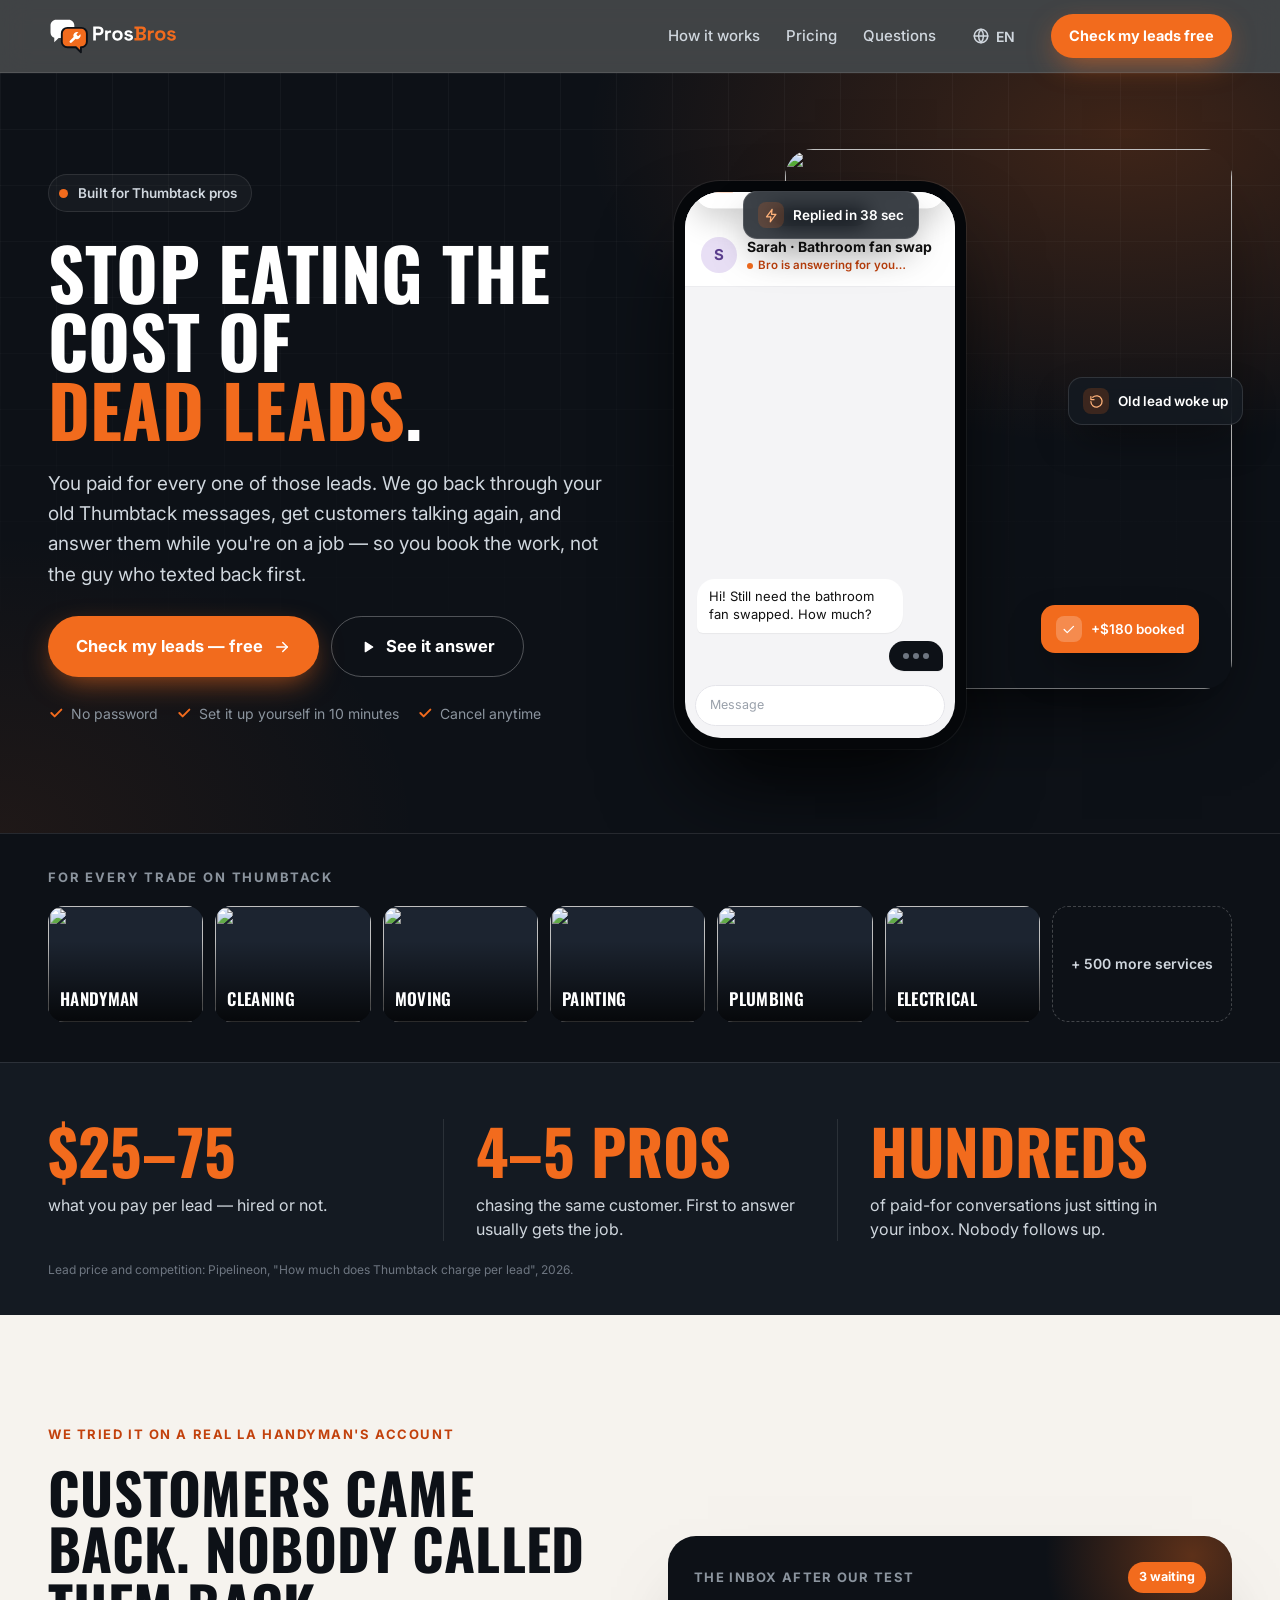
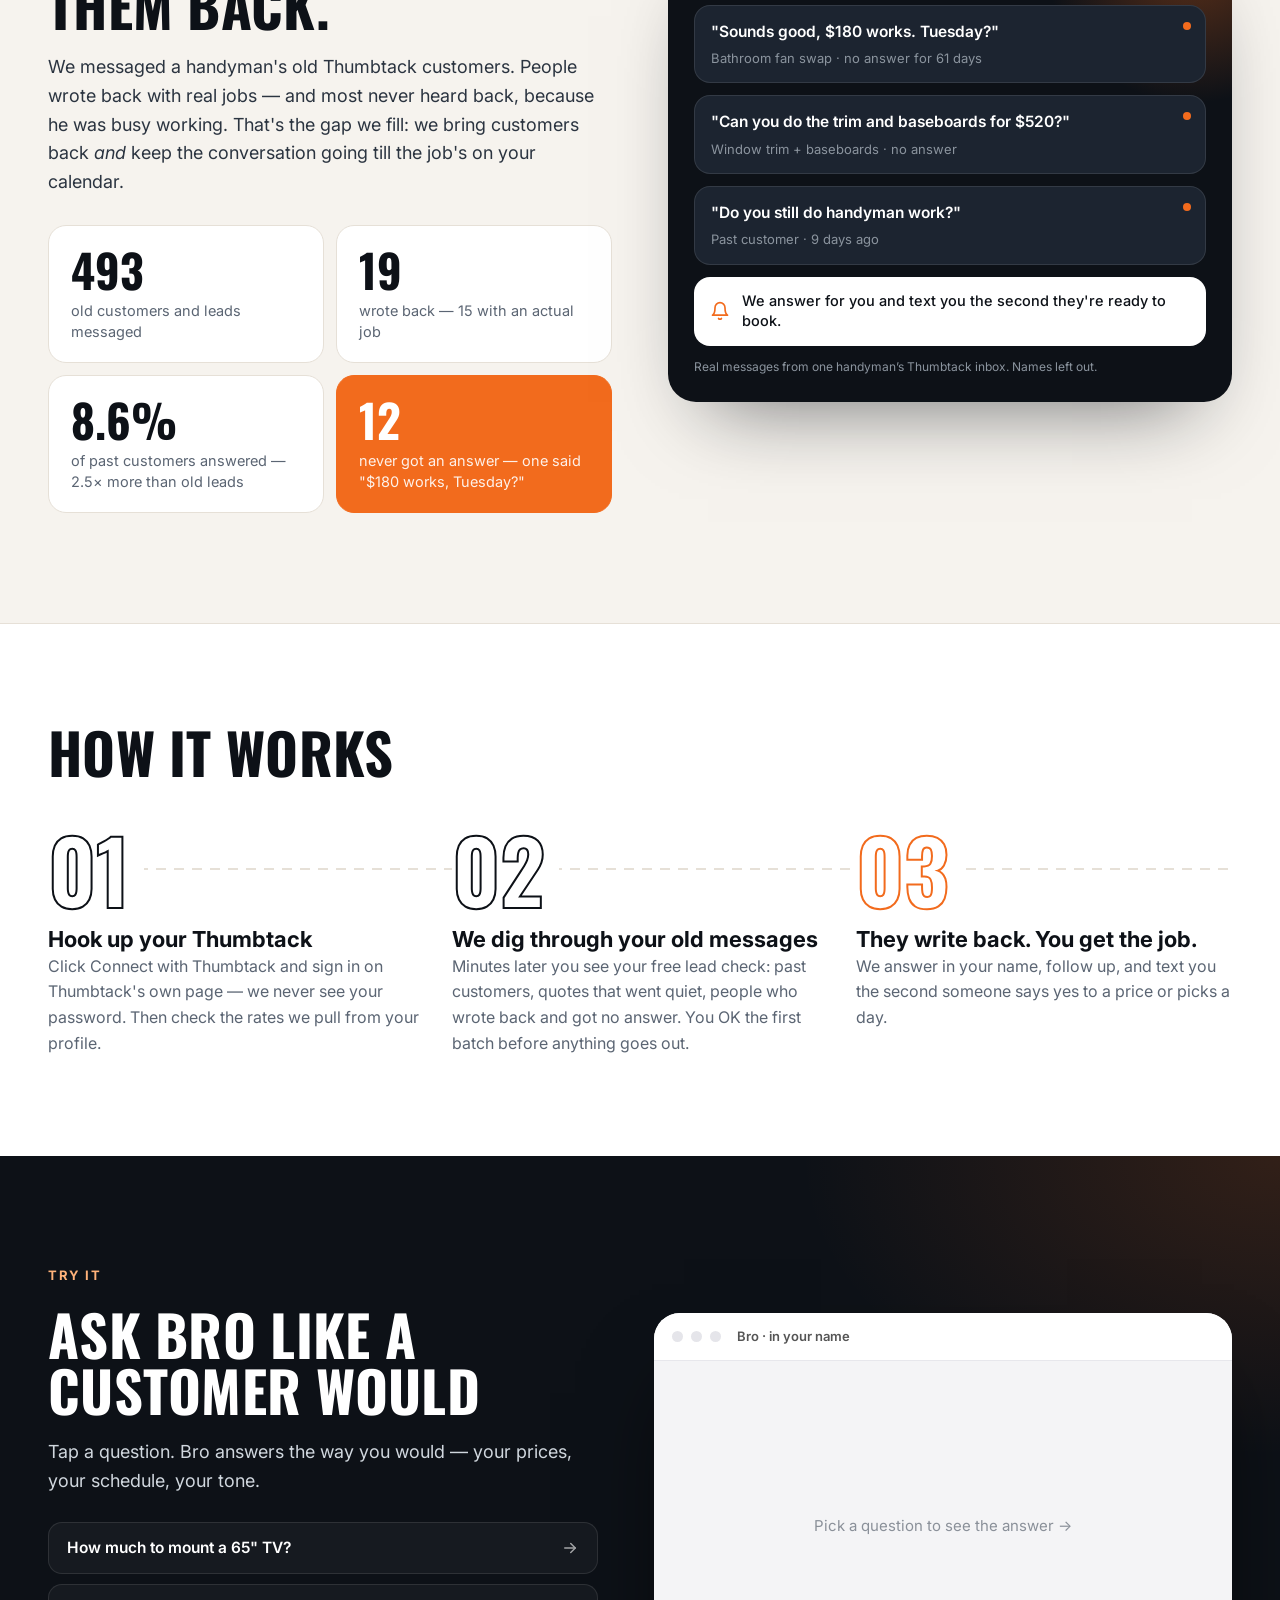
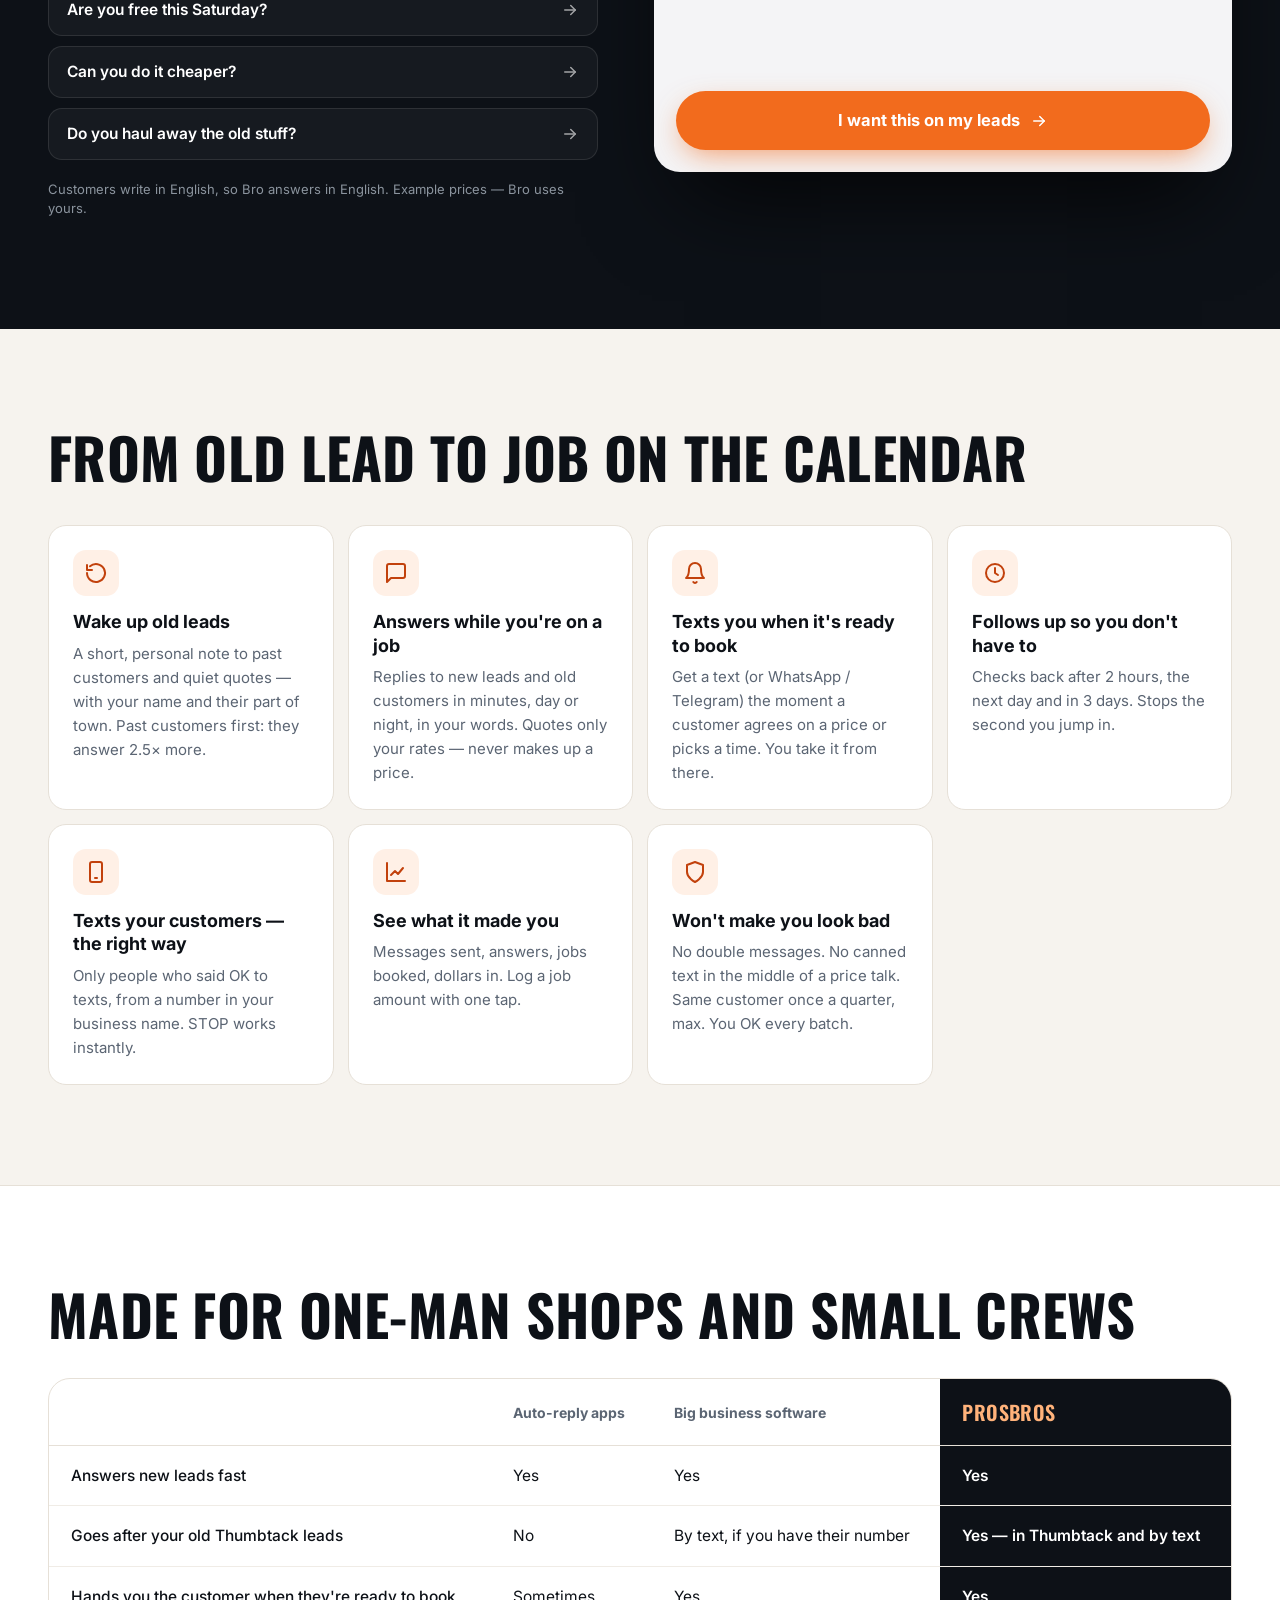
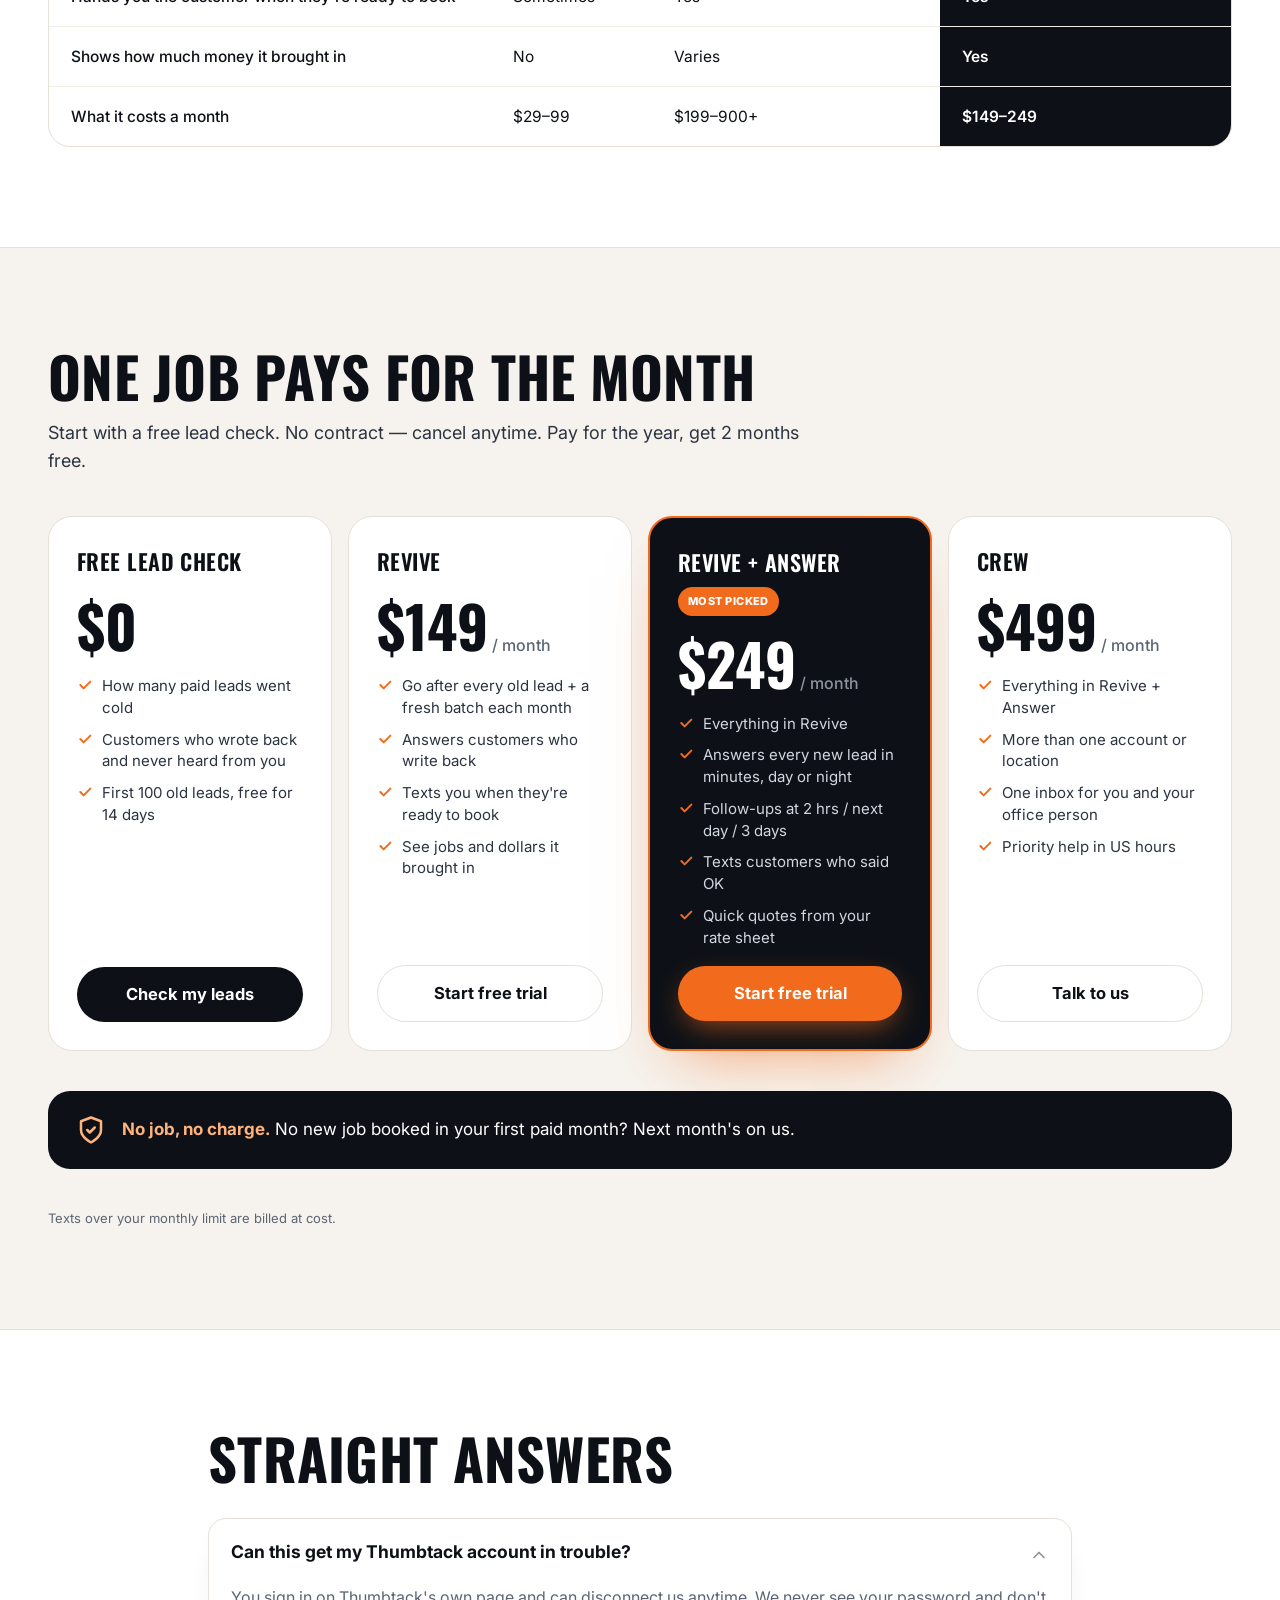
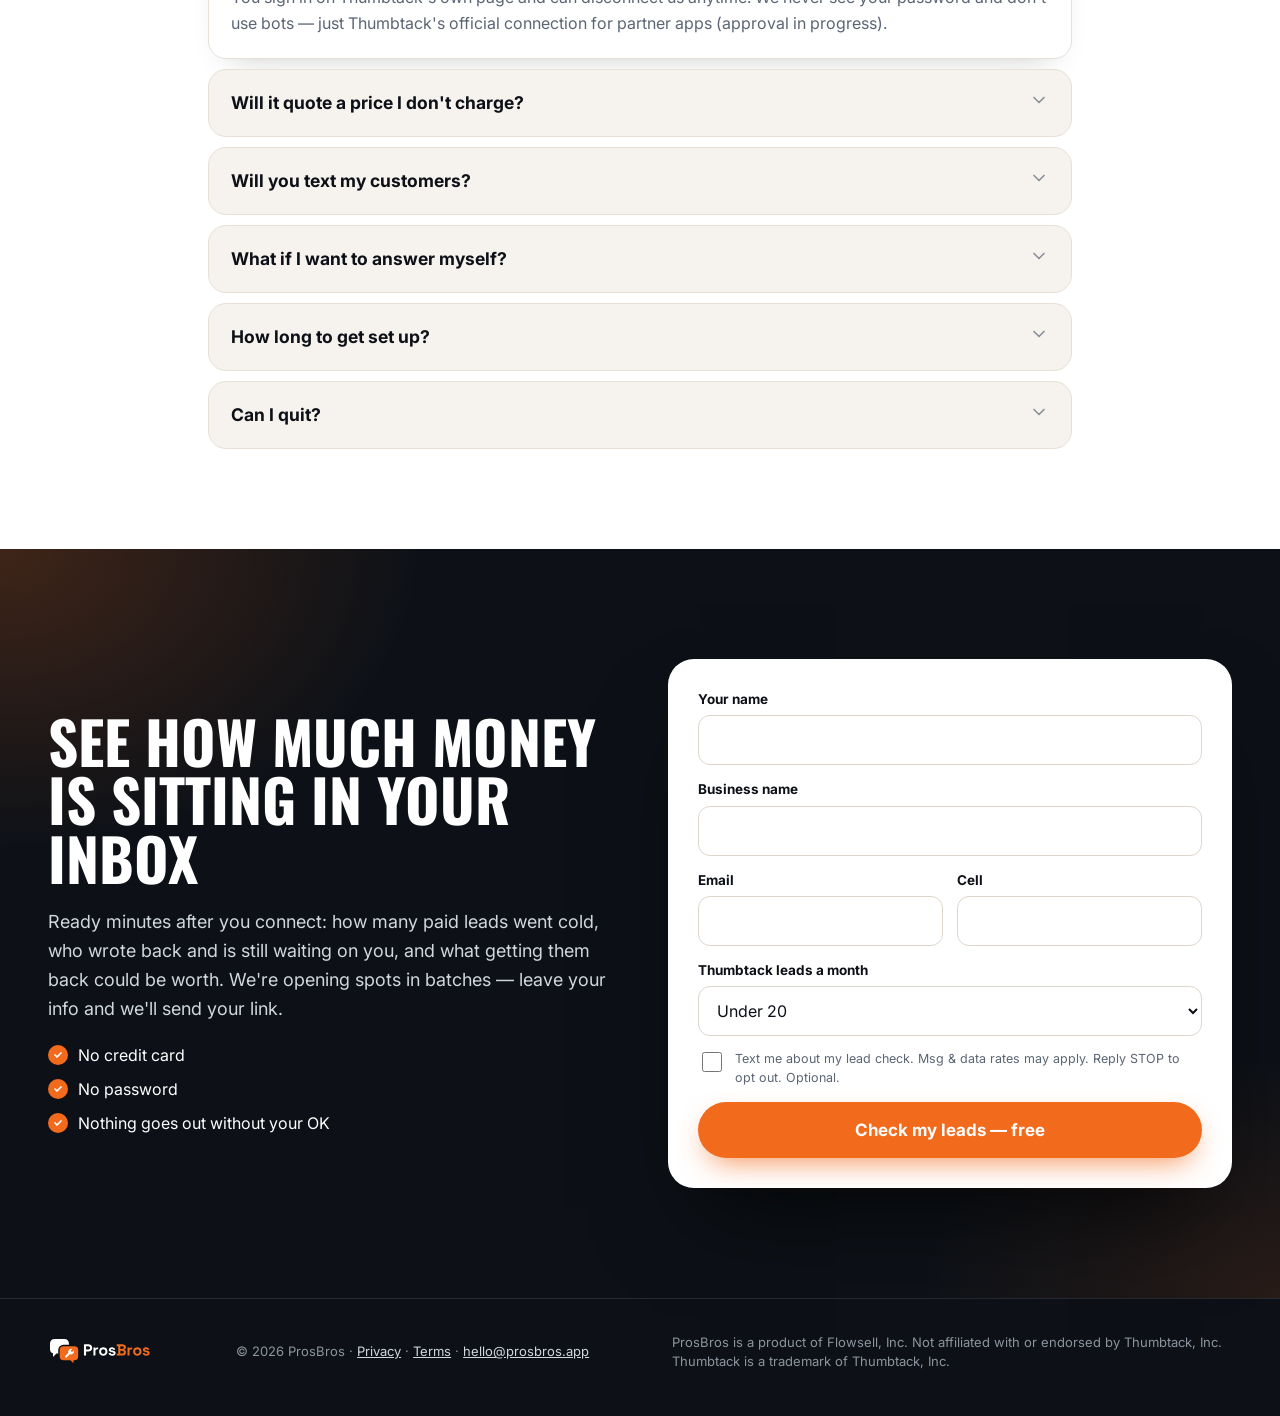
==== index.html @ d9e8fd96 "Send waitlist signups to Google Sheet + email via Apps Script Co-Authored-By: Claude Opus 5.5 <norep" ====
<!doctype html>
<html lang="en">
<head>
<meta charset="utf-8">
<meta name="viewport" content="width=device-width, initial-scale=1, viewport-fit=cover">
<title>ProsBros — Stop eating the cost of dead Thumbtack leads</title>
<meta name="description" content="ProsBros wakes up your old Thumbtack leads and answers new ones in minutes while you're on a job. Built for handymen, cleaners, movers and other home-service pros.">
<link rel="canonical" href="https://prosbros.app/">
<link rel="alternate" hreflang="en" href="https://prosbros.app/">
<link rel="alternate" hreflang="es" href="https://prosbros.app/es/">
<link rel="alternate" hreflang="ru" href="https://prosbros.app/ru/">
<link rel="alternate" hreflang="uk" href="https://prosbros.app/uk/">
<link rel="alternate" hreflang="x-default" href="https://prosbros.app/">
<meta name="theme-color" content="#0D1117">
<link rel="icon" href="/favicon.ico" sizes="any">
<link rel="icon" href="/favicon.svg" type="image/svg+xml">
<link rel="apple-touch-icon" href="/apple-touch-icon.png">
<link rel="manifest" href="/site.webmanifest">
<meta property="og:type" content="website">
<meta property="og:site_name" content="ProsBros">
<meta property="og:locale" content="en_US">
<meta property="og:locale:alternate" content="es_US">
<meta property="og:locale:alternate" content="ru_RU">
<meta property="og:locale:alternate" content="uk_UA">
<meta property="og:title" content="ProsBros — Stop eating the cost of dead Thumbtack leads">
<meta property="og:description" content="ProsBros wakes up your old Thumbtack leads and answers new ones in minutes while you're on a job. Built for handymen, cleaners, movers and other home-service pros.">
<meta property="og:url" content="https://prosbros.app/">
<meta property="og:image" content="https://prosbros.app/og-image.png">
<meta property="og:image:width" content="1200">
<meta property="og:image:height" content="630">
<meta name="twitter:card" content="summary_large_image">
<meta name="twitter:title" content="ProsBros — Stop eating the cost of dead Thumbtack leads">
<meta name="twitter:description" content="ProsBros wakes up your old Thumbtack leads and answers new ones in minutes while you're on a job. Built for handymen, cleaners, movers and other home-service pros.">
<meta name="twitter:image" content="https://prosbros.app/og-image.png">
<link rel="preconnect" href="https://fonts.googleapis.com">
<link rel="preconnect" href="https://fonts.gstatic.com" crossorigin>
<link rel="preconnect" href="https://images.unsplash.com" crossorigin>
<link rel="preload" as="image" href="https://images.unsplash.com/photo-1505798577917-a65157d3320a?auto=format&fit=crop&w=1100&q=70">
<link rel="stylesheet" href="https://fonts.googleapis.com/css2?family=Inter:wght@400;500;600;700;800&family=Oswald:wght@500;600;700&display=swap">
<link rel="stylesheet" href="/assets/site.css?v=2">
<script>(function(d){d.className+=' js fl';var done=function(){d.className=d.className.replace(' fl','');};if(document.fonts&&document.fonts.ready){document.fonts.ready.then(done);}setTimeout(done,900);})(document.documentElement);</script>
<script type="application/ld+json">[{"@context": "https://schema.org", "@type": "Organization", "name": "ProsBros", "url": "https://prosbros.app", "logo": "https://prosbros.app/icon-512.png", "email": "hello@prosbros.app", "slogan": "Every Pro Needs a Bro", "parentOrganization": {"@type": "Organization", "name": "Flowsell, Inc."}}, {"@context": "https://schema.org", "@type": "SoftwareApplication", "name": "ProsBros", "url": "https://prosbros.app/", "inLanguage": "en", "applicationCategory": "BusinessApplication", "operatingSystem": "Web", "description": "ProsBros wakes up your old Thumbtack leads and answers new ones in minutes while you're on a job. Built for handymen, cleaners, movers and other home-service pros.", "offers": [{"@type": "Offer", "name": "Free lead check", "price": "0", "priceCurrency": "USD"}, {"@type": "Offer", "name": "Revive", "price": "149", "priceCurrency": "USD"}, {"@type": "Offer", "name": "Revive + Answer", "price": "249", "priceCurrency": "USD"}, {"@type": "Offer", "name": "Crew", "price": "499", "priceCurrency": "USD"}]}, {"@context": "https://schema.org", "@type": "FAQPage", "inLanguage": "en", "mainEntity": [{"@type": "Question", "name": "Can this get my Thumbtack account in trouble?", "acceptedAnswer": {"@type": "Answer", "text": "You sign in on Thumbtack's own page and can disconnect us anytime. We never see your password and don't use bots — just Thumbtack's official connection for partner apps (approval in progress)."}}, {"@type": "Question", "name": "Will it quote a price I don't charge?", "acceptedAnswer": {"@type": "Answer", "text": "No. It only quotes the rates you give it. Custom work, discounts, scheduling — that comes to you."}}, {"@type": "Question", "name": "Will you text my customers?", "acceptedAnswer": {"@type": "Answer", "text": "Only ones who said OK to texts, from a number in your business name. Every text says who it's from, and STOP works right away."}}, {"@type": "Question", "name": "What if I want to answer myself?", "acceptedAnswer": {"@type": "Answer", "text": "Just answer. It backs off that customer the second you reply."}}, {"@type": "Question", "name": "How long to get set up?", "acceptedAnswer": {"@type": "Answer", "text": "About 10 minutes, on your own: connect Thumbtack, check your rates, OK the first batch. Want a hand? Book a free 15-minute call."}}, {"@type": "Question", "name": "Can I quit?", "acceptedAnswer": {"@type": "Answer", "text": "Anytime. No contract, no setup fee."}}]}]</script>
<script>
!function(t,e){var o,n,p,r;e.__SV||(window.posthog=e,e._i=[],e.init=function(i,s,a){function g(t,e){var o=e.split(".");2==o.length&&(t=t[o[0]],e=o[1]),t[e]=function(){t.push([e].concat(Array.prototype.slice.call(arguments,0)))}}(p=t.createElement("script")).type="text/javascript",p.crossOrigin="anonymous",p.async=!0,p.src=s.api_host.replace(".i.posthog.com","-assets.i.posthog.com")+"/static/array.js",(r=t.getElementsByTagName("script")[0]).parentNode.insertBefore(p,r);var u=e;for(void 0!==a?u=e[a]=[]:a="posthog",u.people=u.people||[],u.toString=function(t){var e="posthog";return"posthog"!==a&&(e+="."+a),t||(e+=" (stub)"),e},u.people.toString=function(){return u.toString(1)+".people (stub)"},o="init capture register register_once register_for_session unregister unregister_for_session getFeatureFlag getFeatureFlagPayload isFeatureEnabled reloadFeatureFlags updateEarlyAccessFeatureEnrollment getEarlyAccessFeatures on onFeatureFlags onSessionId getSurveys getActiveMatchingSurveys renderSurvey canRenderSurvey getNextSurveyStep identify setPersonProperties group resetGroups setPersonPropertiesForFlags resetPersonPropertiesForFlags setGroupPropertiesForFlags resetGroupPropertiesForFlags reset get_distinct_id getGroups get_session_id get_session_replay_url alias set_config startSessionRecording stopSessionRecording sessionRecordingStarted captureException loadToolbar get_property getSessionProperty createPersonProfile opt_in_capturing opt_out_capturing has_opted_in_capturing has_opted_out_capturing clear_opt_in_out_capturing debug".split(" "),n=0;n<o.length;n++)g(u,o[n]);e._i.push([i,s,a])},e.__SV=1)}(document,window.posthog||[]);
posthog.init('phc_qAn2hvdsVW6jbmNr34Cai64jjH8Tg7cp7eCmxoNk42ak',{api_host:'https://us.i.posthog.com',person_profiles:'identified_only'});
</script>
<script>posthog.register({site_lang:'en',site_version:'v2'});</script>
</head>
<body>
<header class="hdr"><div class="wrap">
<a class="logo" href="/" aria-label="ProsBros"><img src="/assets/logo-notag-dark.svg" alt="ProsBros" width="188" height="57"></a>
<nav class="nav" aria-label="Main">
<a class="l" href="#how">How it works</a><a class="l" href="#pricing">Pricing</a><a class="l" href="#faq">Questions</a>
<details class="lang"><summary aria-label="Language"><svg aria-hidden="true" width="18" height="18" viewBox="0 0 24 24" fill="none" stroke="currentColor" stroke-width="2" stroke-linecap="round" stroke-linejoin="round"><circle cx="12" cy="12" r="9"/><path d="M3 12h18"/><path d="M12 3a14 14 0 0 1 0 18a14 14 0 0 1 0-18z"/></svg>EN</summary><ul><li><a href="/" hreflang="en" lang="en" aria-current="page" data-lang="en">English<span>EN</span></a></li><li><a href="/es/" hreflang="es" lang="es" data-lang="es">Español<span>ES</span></a></li><li><a href="/ru/" hreflang="ru" lang="ru" data-lang="ru">Русский<span>RU</span></a></li><li><a href="/uk/" hreflang="uk" lang="uk" data-lang="uk">Українська<span>UA</span></a></li></ul></details>
<a class="btn btn-brand" href="#audit"><span class="cta-full">Check my leads free</span><span class="cta-short">Free check</span></a>
</nav></div></header>
<main>
<section id="top" class="hero dark"><div class="wrap">
<div class="hero-l">
<span class="badge rv"><span class="pulse"></span>Built for Thumbtack pros</span>
<h1 class="rv d1">Stop eating the cost of <span class="hl">dead leads</span>.</h1>
<p class="sub rv d2">You paid for every one of those leads. We go back through your old Thumbtack messages, get customers talking again, and answer them while you're on a job — so you book the work, not the guy who texted back first.</p>
<div class="ctas rv d3"><a class="btn btn-brand" href="#audit" id="hero-cta">Check my leads — free <svg aria-hidden="true" width="18" height="18" viewBox="0 0 24 24" fill="none" stroke="#fff" stroke-width="2" stroke-linecap="round" stroke-linejoin="round"><path d="M5 12h14"/><path d="M13 6l6 6-6 6"/></svg></a><a class="btn btn-ghost" href="#demo"><svg aria-hidden="true" width="16" height="16" viewBox="0 0 24 24" fill="none" stroke="#fff" stroke-width="2" stroke-linecap="round" stroke-linejoin="round"><path d="M8 5v14l11-7z" fill="currentColor"/></svg> See it answer</a></div>
<ul class="trust rv d3"><li>No password</li><li>Set it up yourself in 10 minutes</li><li>Cancel anytime</li></ul>
<div class="mproof"><span class="ic"><svg aria-hidden="true" width="18" height="18" viewBox="0 0 24 24" fill="none" stroke="#fff" stroke-width="2" stroke-linecap="round" stroke-linejoin="round"><rect x="3" y="5" width="18" height="16" rx="2"/><path d="M3 10h18M8 3v4M16 3v4"/></svg></span><div><b>New job booked</b><small>$180 · Tue 9:00 AM · Sarah</small></div><span class="tag"><svg aria-hidden="true" width="13" height="13" viewBox="0 0 24 24" fill="none" stroke="#FFB27A" stroke-width="2" stroke-linecap="round" stroke-linejoin="round"><path d="M13 2L4 14h7l-1 8 9-12h-7z"/></svg>Replied in 38 sec</span></div>
</div>
<div class="vis rv d2" aria-hidden="true">
<div class="photo"><img src="https://images.unsplash.com/photo-1505798577917-a65157d3320a?auto=format&fit=crop&w=1100&q=70" alt="" width="900" height="1100" fetchpriority="high"></div>
<div class="phone"><div class="scr" id="phone">
<span class="notch"></span>
<div class="notif" id="notif"><span class="ic"><svg aria-hidden="true" width="18" height="18" viewBox="0 0 24 24" fill="none" stroke="#fff" stroke-width="2" stroke-linecap="round" stroke-linejoin="round"><rect x="3" y="5" width="18" height="16" rx="2"/><path d="M3 10h18M8 3v4M16 3v4"/></svg></span><div><b>New job booked</b><small>$180 · Tue 9:00 AM · Sarah</small></div></div>
<div class="ph-h"><span class="av">S</span><div><b>Sarah · Bathroom fan swap</b><small><i></i>Bro is answering for you…</small></div></div>
<div class="chat"><div class="bub typing" aria-hidden="true"><i></i><i></i><i></i></div><div class="bub c">Hi! Still need the bathroom fan swapped. How much?</div><div class="bub typing b" aria-hidden="true"><i></i><i></i><i></i></div><div class="bub b">Hey Sarah! Yep, I can do it. Fan swap is $180, parts included. I&#x27;ve got Tue 9am or Wed 2pm — which works?</div><div class="bub typing" aria-hidden="true"><i></i><i></i><i></i></div><div class="bub c">Sounds good, $180 works. Tuesday?</div><div class="bub typing b" aria-hidden="true"><i></i><i></i><i></i></div><div class="bub b">Done ✅ Tuesday 9am. See you then!</div></div>
<div class="ph-in">Message</div>
</div></div>
<span class="chip c1"><span class="dot"><svg aria-hidden="true" width="15" height="15" viewBox="0 0 24 24" fill="none" stroke="#FFB27A" stroke-width="2" stroke-linecap="round" stroke-linejoin="round"><path d="M13 2L4 14h7l-1 8 9-12h-7z"/></svg></span>Replied in 38 sec</span>
<span class="chip c2"><span class="dot"><svg aria-hidden="true" width="15" height="15" viewBox="0 0 24 24" fill="none" stroke="#FFB27A" stroke-width="2" stroke-linecap="round" stroke-linejoin="round"><path d="M3 12a9 9 0 1 0 3-6.7"/><path d="M3 4v5h5"/></svg></span>Old lead woke up</span>
<span class="chip c3"><span class="dot"><svg aria-hidden="true" width="15" height="15" viewBox="0 0 24 24" fill="none" stroke="#fff" stroke-width="2" stroke-linecap="round" stroke-linejoin="round"><path d="M5 12l5 5L20 7"/></svg></span>+$180 booked</span>
</div>
</div></section>
<section class="trades"><div class="wrap"><h2>For every trade on Thumbtack</h2><ul class="tr-g"><li class="tr"><img src="https://images.unsplash.com/photo-1765518440022-10242cc86895?auto=format&fit=crop&w=420&q=70&h=300" alt="" loading="lazy" width="420" height="300"><span>Handyman</span></li><li class="tr"><img src="https://images.unsplash.com/photo-1686178827149-6d55c72d81df?auto=format&fit=crop&w=420&q=70&h=300" alt="" loading="lazy" width="420" height="300"><span>Cleaning</span></li><li class="tr"><img src="https://images.unsplash.com/photo-1694715669993-ea0022b470f7?auto=format&fit=crop&w=420&q=70&h=300" alt="" loading="lazy" width="420" height="300"><span>Moving</span></li><li class="tr"><img src="https://images.unsplash.com/photo-1717281234297-3def5ae3eee1?auto=format&fit=crop&w=420&q=70&h=300" alt="" loading="lazy" width="420" height="300"><span>Painting</span></li><li class="tr"><img src="https://images.unsplash.com/photo-1676210134188-4c05dd172f89?auto=format&fit=crop&w=420&q=70&h=300" alt="" loading="lazy" width="420" height="300"><span>Plumbing</span></li><li class="tr"><img src="https://images.unsplash.com/photo-1682345262055-8f95f3c513ea?auto=format&fit=crop&w=420&q=70&h=300" alt="" loading="lazy" width="420" height="300"><span>Electrical</span></li><li class="tr-more">+ 500 more services</li></ul></div></section>
<section class="stats dark"><div class="wrap stats-g"><div class="stat rv"><p class="n">$25–75</p><p class="t">what you pay per lead — hired or not.</p></div><div class="stat rv d1"><p class="n">4–5 pros</p><p class="t">chasing the same customer. First to answer usually gets the job.</p></div><div class="stat rv d2"><p class="n">Hundreds</p><p class="t">of paid-for conversations just sitting in your inbox. Nobody follows up.</p></div></div><p class="wrap src">Lead price and competition: Pipelineon, "How much does Thumbtack charge per lead", 2026.</p></section>
<section class="pilot"><div class="wrap">
<div class="pilot-l rv"><p class="eyebrow">We tried it on a real LA handyman's account</p><h2 class="h2">Customers came back. Nobody called them back.</h2><p class="lead">We messaged a handyman's old Thumbtack customers. People wrote back with real jobs — and most never heard back, because he was busy working. That's the gap we fill: we bring customers back <em>and</em> keep the conversation going till the job's on your calendar.</p><div class="pilot-g"><div class="pc"><p class="n">493</p><p class="t">old customers and leads messaged</p></div><div class="pc"><p class="n">19</p><p class="t">wrote back — 15 with an actual job</p></div><div class="pc"><p class="n">8.6%</p><p class="t">of past customers answered — 2.5× more than old leads</p></div><div class="pc hot"><p class="n">12</p><p class="t">never got an answer — one said "$180 works, Tuesday?"</p></div></div></div>
<div class="case rv d2"><div class="case-h"><p>The inbox after our test</p><span class="pill">3 waiting</span></div><div class="msg"><b>"Sounds good, $180 works. Tuesday?"</b><small>Bathroom fan swap · no answer for 61 days</small></div><div class="msg"><b>"Can you do the trim and baseboards for $520?"</b><small>Window trim + baseboards · no answer</small></div><div class="msg"><b>"Do you still do handyman work?"</b><small>Past customer · 9 days ago</small></div>
<div class="bell"><svg aria-hidden="true" width="20" height="20" viewBox="0 0 24 24" fill="none" stroke="#F26B1D" stroke-width="2" stroke-linecap="round" stroke-linejoin="round"><path d="M18 8a6 6 0 0 0-12 0c0 7-3 9-3 9h18s-3-2-3-9"/><path d="M13.7 21a2 2 0 0 1-3.4 0"/></svg><p>We answer for you and text you the second they're ready to book.</p></div><p class="case-cap">Real messages from one handyman’s Thumbtack inbox. Names left out.</p></div>
</div></section>
<section id="how" class="how"><div class="wrap"><h2 class="h2 rv">How it works</h2><ol class="steps"><li class="step rv"><span class="num">01</span><div><h3>Hook up your Thumbtack</h3><p>Click Connect with Thumbtack and sign in on Thumbtack's own page — we never see your password. Then check the rates we pull from your profile.</p></div></li><li class="step rv d1"><span class="num">02</span><div><h3>We dig through your old messages</h3><p>Minutes later you see your free lead check: past customers, quotes that went quiet, people who wrote back and got no answer. You OK the first batch before anything goes out.</p></div></li><li class="step rv d2"><span class="num">03</span><div><h3>They write back. You get the job.</h3><p>We answer in your name, follow up, and text you the second someone says yes to a price or picks a day.</p></div></li></ol></div></section>
<section id="demo" class="demo dark"><div class="wrap">
<div class="demo-l rv"><p class="eyebrow">Try it</p><h2 class="h2">Ask Bro like a customer would</h2><p class="lead">Tap a question. Bro answers the way you would — your prices, your schedule, your tone.</p><div class="qs" role="group"><button type="button" class="q" data-i="0" aria-pressed="false">How much to mount a 65&quot; TV?<svg aria-hidden="true" width="18" height="18" viewBox="0 0 24 24" fill="none" stroke="#fff" stroke-width="2" stroke-linecap="round" stroke-linejoin="round"><path d="M5 12h14"/><path d="M13 6l6 6-6 6"/></svg></button><button type="button" class="q" data-i="1" aria-pressed="false">Are you free this Saturday?<svg aria-hidden="true" width="18" height="18" viewBox="0 0 24 24" fill="none" stroke="#fff" stroke-width="2" stroke-linecap="round" stroke-linejoin="round"><path d="M5 12h14"/><path d="M13 6l6 6-6 6"/></svg></button><button type="button" class="q" data-i="2" aria-pressed="false">Can you do it cheaper?<svg aria-hidden="true" width="18" height="18" viewBox="0 0 24 24" fill="none" stroke="#fff" stroke-width="2" stroke-linecap="round" stroke-linejoin="round"><path d="M5 12h14"/><path d="M13 6l6 6-6 6"/></svg></button><button type="button" class="q" data-i="3" aria-pressed="false">Do you haul away the old stuff?<svg aria-hidden="true" width="18" height="18" viewBox="0 0 24 24" fill="none" stroke="#fff" stroke-width="2" stroke-linecap="round" stroke-linejoin="round"><path d="M5 12h14"/><path d="M13 6l6 6-6 6"/></svg></button></div><p class="demo-note">Customers write in English, so Bro answers in English. Example prices — Bro uses yours.</p></div>
<div class="win rv d2"><div class="win-h"><i></i><i></i><i></i><span>Bro · in your name</span></div><div class="log" id="log" aria-live="polite"><p class="empty">Pick a question to see the answer →</p></div><div class="win-cta"><a class="btn btn-brand" href="#audit">I want this on my leads <svg aria-hidden="true" width="18" height="18" viewBox="0 0 24 24" fill="none" stroke="#fff" stroke-width="2" stroke-linecap="round" stroke-linejoin="round"><path d="M5 12h14"/><path d="M13 6l6 6-6 6"/></svg></a></div></div>
</div></section>
<section class="feat"><div class="wrap"><h2 class="h2 rv">From old lead to job on the calendar</h2><p class="feat-hint">Tap any item for details</p><div class="feat-g"><div class="fi rv"><button type="button" class="fi-h" aria-expanded="false"><span class="ico"><svg aria-hidden="true" width="24" height="24" viewBox="0 0 24 24" fill="none" stroke="#C2410C" stroke-width="2" stroke-linecap="round" stroke-linejoin="round"><path d="M3 12a9 9 0 1 0 3-6.7"/><path d="M3 4v5h5"/></svg></span><h3>Wake up old leads</h3><span class="chev"><svg aria-hidden="true" width="20" height="20" viewBox="0 0 24 24" fill="none" stroke="#8A9099" stroke-width="2" stroke-linecap="round" stroke-linejoin="round"><path d="M6 9l6 6 6-6"/></svg></span></button><p>A short, personal note to past customers and quiet quotes — with your name and their part of town. Past customers first: they answer 2.5× more.</p></div><div class="fi rv d1"><button type="button" class="fi-h" aria-expanded="false"><span class="ico"><svg aria-hidden="true" width="24" height="24" viewBox="0 0 24 24" fill="none" stroke="#C2410C" stroke-width="2" stroke-linecap="round" stroke-linejoin="round"><path d="M21 15a2 2 0 0 1-2 2H7l-4 4V5a2 2 0 0 1 2-2h14a2 2 0 0 1 2 2z"/></svg></span><h3>Answers while you're on a job</h3><span class="chev"><svg aria-hidden="true" width="20" height="20" viewBox="0 0 24 24" fill="none" stroke="#8A9099" stroke-width="2" stroke-linecap="round" stroke-linejoin="round"><path d="M6 9l6 6 6-6"/></svg></span></button><p>Replies to new leads and old customers in minutes, day or night, in your words. Quotes only your rates — never makes up a price.</p></div><div class="fi rv d2"><button type="button" class="fi-h" aria-expanded="false"><span class="ico"><svg aria-hidden="true" width="24" height="24" viewBox="0 0 24 24" fill="none" stroke="#C2410C" stroke-width="2" stroke-linecap="round" stroke-linejoin="round"><path d="M18 8a6 6 0 0 0-12 0c0 7-3 9-3 9h18s-3-2-3-9"/><path d="M13.7 21a2 2 0 0 1-3.4 0"/></svg></span><h3>Texts you when it's ready to book</h3><span class="chev"><svg aria-hidden="true" width="20" height="20" viewBox="0 0 24 24" fill="none" stroke="#8A9099" stroke-width="2" stroke-linecap="round" stroke-linejoin="round"><path d="M6 9l6 6 6-6"/></svg></span></button><p>Get a text (or WhatsApp / Telegram) the moment a customer agrees on a price or picks a time. You take it from there.</p></div><div class="fi rv"><button type="button" class="fi-h" aria-expanded="false"><span class="ico"><svg aria-hidden="true" width="24" height="24" viewBox="0 0 24 24" fill="none" stroke="#C2410C" stroke-width="2" stroke-linecap="round" stroke-linejoin="round"><circle cx="12" cy="12" r="9"/><path d="M12 7v5l3 2"/></svg></span><h3>Follows up so you don't have to</h3><span class="chev"><svg aria-hidden="true" width="20" height="20" viewBox="0 0 24 24" fill="none" stroke="#8A9099" stroke-width="2" stroke-linecap="round" stroke-linejoin="round"><path d="M6 9l6 6 6-6"/></svg></span></button><p>Checks back after 2 hours, the next day and in 3 days. Stops the second you jump in.</p></div><div class="fi rv d1"><button type="button" class="fi-h" aria-expanded="false"><span class="ico"><svg aria-hidden="true" width="24" height="24" viewBox="0 0 24 24" fill="none" stroke="#C2410C" stroke-width="2" stroke-linecap="round" stroke-linejoin="round"><rect x="6" y="2" width="12" height="20" rx="2"/><path d="M11 18h2"/></svg></span><h3>Texts your customers — the right way</h3><span class="chev"><svg aria-hidden="true" width="20" height="20" viewBox="0 0 24 24" fill="none" stroke="#8A9099" stroke-width="2" stroke-linecap="round" stroke-linejoin="round"><path d="M6 9l6 6 6-6"/></svg></span></button><p>Only people who said OK to texts, from a number in your business name. STOP works instantly.</p></div><div class="fi rv d2"><button type="button" class="fi-h" aria-expanded="false"><span class="ico"><svg aria-hidden="true" width="24" height="24" viewBox="0 0 24 24" fill="none" stroke="#C2410C" stroke-width="2" stroke-linecap="round" stroke-linejoin="round"><path d="M3 3v18h18"/><path d="M7 15l4-4 3 3 5-6"/></svg></span><h3>See what it made you</h3><span class="chev"><svg aria-hidden="true" width="20" height="20" viewBox="0 0 24 24" fill="none" stroke="#8A9099" stroke-width="2" stroke-linecap="round" stroke-linejoin="round"><path d="M6 9l6 6 6-6"/></svg></span></button><p>Messages sent, answers, jobs booked, dollars in. Log a job amount with one tap.</p></div><div class="fi rv"><button type="button" class="fi-h" aria-expanded="false"><span class="ico"><svg aria-hidden="true" width="24" height="24" viewBox="0 0 24 24" fill="none" stroke="#C2410C" stroke-width="2" stroke-linecap="round" stroke-linejoin="round"><path d="M12 22s8-4 8-10V5l-8-3-8 3v7c0 6 8 10 8 10z"/></svg></span><h3>Won't make you look bad</h3><span class="chev"><svg aria-hidden="true" width="20" height="20" viewBox="0 0 24 24" fill="none" stroke="#8A9099" stroke-width="2" stroke-linecap="round" stroke-linejoin="round"><path d="M6 9l6 6 6-6"/></svg></span></button><p>No double messages. No canned text in the middle of a price talk. Same customer once a quarter, max. You OK every batch.</p></div></div></div></section>
<section class="cmp"><div class="wrap"><h2 class="h2 rv">Made for one-man shops and small crews</h2>
<div class="tbl rv"><table><thead><tr><th scope="col"></th><th scope="col">Auto-reply apps</th><th scope="col">Big business software</th><th scope="col" class="us">ProsBros</th></tr></thead><tbody><tr><th scope="row">Answers new leads fast</th><td>Yes</td><td>Yes</td><td class="us">Yes</td></tr><tr><th scope="row">Goes after your old Thumbtack leads</th><td>No</td><td>By text, if you have their number</td><td class="us">Yes — in Thumbtack and by text</td></tr><tr><th scope="row">Hands you the customer when they're ready to book</th><td>Sometimes</td><td>Yes</td><td class="us">Yes</td></tr><tr><th scope="row">Shows how much money it brought in</th><td>No</td><td>Varies</td><td class="us">Yes</td></tr><tr><th scope="row">What it costs a month</th><td>$29–99</td><td>$199–900+</td><td class="us">$149–249</td></tr></tbody></table></div>
<ul class="cmp-m"><li><p class="q2">Answers new leads fast</p><p class="us"><svg aria-hidden="true" width="16" height="16" viewBox="0 0 24 24" fill="none" stroke="#C2410C" stroke-width="2" stroke-linecap="round" stroke-linejoin="round"><path d="M5 12l5 5L20 7"/></svg><span>ProsBros: Yes</span></p><p class="oth">Auto-reply apps: Yes · Big business software: Yes</p></li><li><p class="q2">Goes after your old Thumbtack leads</p><p class="us"><svg aria-hidden="true" width="16" height="16" viewBox="0 0 24 24" fill="none" stroke="#C2410C" stroke-width="2" stroke-linecap="round" stroke-linejoin="round"><path d="M5 12l5 5L20 7"/></svg><span>ProsBros: Yes — in Thumbtack and by text</span></p><p class="oth">Auto-reply apps: No · Big business software: By text, if you have their number</p></li><li><p class="q2">Hands you the customer when they're ready to book</p><p class="us"><svg aria-hidden="true" width="16" height="16" viewBox="0 0 24 24" fill="none" stroke="#C2410C" stroke-width="2" stroke-linecap="round" stroke-linejoin="round"><path d="M5 12l5 5L20 7"/></svg><span>ProsBros: Yes</span></p><p class="oth">Auto-reply apps: Sometimes · Big business software: Yes</p></li><li><p class="q2">Shows how much money it brought in</p><p class="us"><svg aria-hidden="true" width="16" height="16" viewBox="0 0 24 24" fill="none" stroke="#C2410C" stroke-width="2" stroke-linecap="round" stroke-linejoin="round"><path d="M5 12l5 5L20 7"/></svg><span>ProsBros: Yes</span></p><p class="oth">Auto-reply apps: No · Big business software: Varies</p></li><li><p class="q2">What it costs a month</p><p class="us"><svg aria-hidden="true" width="16" height="16" viewBox="0 0 24 24" fill="none" stroke="#C2410C" stroke-width="2" stroke-linecap="round" stroke-linejoin="round"><path d="M5 12l5 5L20 7"/></svg><span>ProsBros: $149–249</span></p><p class="oth">Auto-reply apps: $29–99 · Big business software: $199–900+</p></li></ul></div></section>
<section id="pricing" class="price"><div class="wrap">
<div class="price-h rv"><h2 class="h2">One job pays for the month</h2><p class="lead">Start with a free lead check. No contract — cancel anytime. Pay for the year, get 2 months free.</p></div>
<div class="plans" id="plans"><div class="plan free rv"><div class="plan-h"><h3>Free lead check</h3></div><p><span class="amt">$0</span></p><ul><li>How many paid leads went cold</li><li>Customers who wrote back and never heard from you</li><li>First 100 old leads, free for 14 days</li></ul><a class="btn btn-ink" href="#audit">Check my leads</a></div><div class="plan plain rv d1"><div class="plan-h"><h3>Revive</h3></div><p><span class="amt">$149</span><span class="per"> / month</span></p><ul><li>Go after every old lead + a fresh batch each month</li><li>Answers customers who write back</li><li>Texts you when they're ready to book</li><li>See jobs and dollars it brought in</li></ul><a class="btn btn-line" href="#audit">Start free trial</a></div><div class="plan top rv d2" data-top><div class="plan-h"><h3>Revive + Answer</h3><span class="badge2">MOST PICKED</span></div><p><span class="amt">$249</span><span class="per"> / month</span></p><ul><li>Everything in Revive</li><li>Answers every new lead in minutes, day or night</li><li>Follow-ups at 2 hrs / next day / 3 days</li><li>Texts customers who said OK</li><li>Quick quotes from your rate sheet</li></ul><a class="btn btn-brand" href="#audit">Start free trial</a></div><div class="plan plain rv d3"><div class="plan-h"><h3>Crew</h3></div><p><span class="amt">$499</span><span class="per"> / month</span></p><ul><li>Everything in Revive + Answer</li><li>More than one account or location</li><li>One inbox for you and your office person</li><li>Priority help in US hours</li></ul><a class="btn btn-line" href="#audit">Talk to us</a></div></div>
<div class="swipe"><div class="dots" id="dots"><i></i><i></i><i></i><i></i></div></div>
<div class="guar rv"><svg aria-hidden="true" width="30" height="30" viewBox="0 0 24 24" fill="none" stroke="#FFB27A" stroke-width="2" stroke-linecap="round" stroke-linejoin="round"><path d="M12 22s8-4 8-10V5l-8-3-8 3v7c0 6 8 10 8 10z"/><path d="M9 12l2 2 4-4"/></svg><p><strong>No job, no charge.</strong> No new job booked in your first paid month? Next month's on us.</p></div>
<p class="note">Texts over your monthly limit are billed at cost.</p>
</div></section>
<section id="faq" class="faq"><div class="wrap"><h2 class="h2 rv">Straight answers</h2><div class="faq-l"><details class="qa" open><summary><h3>Can this get my Thumbtack account in trouble?</h3><span class="chev"><svg aria-hidden="true" width="20" height="20" viewBox="0 0 24 24" fill="none" stroke="#8A9099" stroke-width="2" stroke-linecap="round" stroke-linejoin="round"><path d="M6 9l6 6 6-6"/></svg></span></summary><p>You sign in on Thumbtack's own page and can disconnect us anytime. We never see your password and don't use bots — just Thumbtack's official connection for partner apps (approval in progress).</p></details><details class="qa"><summary><h3>Will it quote a price I don't charge?</h3><span class="chev"><svg aria-hidden="true" width="20" height="20" viewBox="0 0 24 24" fill="none" stroke="#8A9099" stroke-width="2" stroke-linecap="round" stroke-linejoin="round"><path d="M6 9l6 6 6-6"/></svg></span></summary><p>No. It only quotes the rates you give it. Custom work, discounts, scheduling — that comes to you.</p></details><details class="qa"><summary><h3>Will you text my customers?</h3><span class="chev"><svg aria-hidden="true" width="20" height="20" viewBox="0 0 24 24" fill="none" stroke="#8A9099" stroke-width="2" stroke-linecap="round" stroke-linejoin="round"><path d="M6 9l6 6 6-6"/></svg></span></summary><p>Only ones who said OK to texts, from a number in your business name. Every text says who it's from, and STOP works right away.</p></details><details class="qa"><summary><h3>What if I want to answer myself?</h3><span class="chev"><svg aria-hidden="true" width="20" height="20" viewBox="0 0 24 24" fill="none" stroke="#8A9099" stroke-width="2" stroke-linecap="round" stroke-linejoin="round"><path d="M6 9l6 6 6-6"/></svg></span></summary><p>Just answer. It backs off that customer the second you reply.</p></details><details class="qa"><summary><h3>How long to get set up?</h3><span class="chev"><svg aria-hidden="true" width="20" height="20" viewBox="0 0 24 24" fill="none" stroke="#8A9099" stroke-width="2" stroke-linecap="round" stroke-linejoin="round"><path d="M6 9l6 6 6-6"/></svg></span></summary><p>About 10 minutes, on your own: connect Thumbtack, check your rates, OK the first batch. Want a hand? Book a free 15-minute call.</p></details><details class="qa"><summary><h3>Can I quit?</h3><span class="chev"><svg aria-hidden="true" width="20" height="20" viewBox="0 0 24 24" fill="none" stroke="#8A9099" stroke-width="2" stroke-linecap="round" stroke-linejoin="round"><path d="M6 9l6 6 6-6"/></svg></span></summary><p>Anytime. No contract, no setup fee.</p></details></div></div></section>
<section id="audit" class="audit"><div class="wrap">
<div class="audit-l rv"><h2>See how much money is sitting in your inbox</h2><p>Ready minutes after you connect: how many paid leads went cold, who wrote back and is still waiting on you, and what getting them back could be worth. We're opening spots in batches — leave your info and we'll send your link.</p><ul><li>No credit card</li><li>No password</li><li>Nothing goes out without your OK</li></ul></div>
<form id="waitlist" class="rv d2" aria-label="Check my leads — free" data-done="Got it!">
<div class="f"><label for="f-name">Your name</label><input id="f-name" name="name" type="text" required autocomplete="name"></div>
<div class="f"><label for="f-biz">Business name</label><input id="f-biz" name="business" type="text" autocomplete="organization"></div>
<div class="f2"><div class="f"><label for="f-email">Email</label><input id="f-email" name="email" type="email" required autocomplete="email" inputmode="email"></div>
<div class="f"><label for="f-phone">Cell</label><input id="f-phone" name="phone" type="tel" autocomplete="tel" inputmode="tel"></div></div>
<div class="f"><label for="f-leads">Thumbtack leads a month</label><select id="f-leads" name="leads_per_month"><option>Under 20</option><option>20–50</option><option>50–100</option><option>100+</option></select></div>
<div class="chk"><input id="f-sms" name="sms_opt_in" type="checkbox"><label for="f-sms">Text me about my lead check. Msg &amp; data rates may apply. Reply STOP to opt out. Optional.</label></div>
<input type="text" name="website" tabindex="-1" autocomplete="off" aria-hidden="true" style="position:absolute;left:-9999px;width:1px;height:1px;opacity:0">
<button type="submit">Check my leads — free</button>
<p id="waitlist-ok" role="status">You're on the list. We'll email your spot link soon — bro's got you.</p>
</form></div></section>
</main>
<footer class="ftr"><div class="wrap">
<img src="/assets/logo-notag-dark.svg" alt="ProsBros" width="188" height="57">
<p>© 2026 ProsBros · <a href="/privacy">Privacy</a> · <a href="/terms">Terms</a> · <a href="mailto:hello@prosbros.app">hello@prosbros.app</a></p>
<p>ProsBros is a product of Flowsell, Inc. Not affiliated with or endorsed by Thumbtack, Inc. Thumbtack is a trademark of Thumbtack, Inc.</p>
</div></footer>
<div class="sticky" id="sticky" aria-hidden="true"><a class="btn btn-brand" href="#audit" tabindex="-1">Check my leads — free</a></div>
<script id="demo-data" type="application/json">{"a": ["Mounting a 65\" TV is $149 with the bracket install. Hiding the cables in the wall is +$60. I can come Thu 4pm or Sat 10am — want me to lock one in?", "Saturday I've got 10am or 1pm open. What's the job and your ZIP? I'll confirm the price before I come out.", "My prices are fair and fixed — no surprise fees. If you bundle 2+ small jobs in one visit, I take $25 off. Want to add something?", "Yep — haul-away is $40 for small items, $90 for a full truck bed. I'll put it in the quote so you see the total upfront."], "q": ["How much to mount a 65\" TV?", "Are you free this Saturday?", "Can you do it cheaper?", "Do you haul away the old stuff?"], "you": "Customer", "bro": "Bro · in your name"}</script>
<script>window.SIGNUP_URL='https://script.google.com/macros/s/AKfycbztYv8yAHyx6XuHL0YxAkPHzfOkV-wTxPOzFWAAKcNIBzgt4GQ1XJ9VNIGehiwFCas/exec';</script>
<script>
(function(){
var reduce=window.matchMedia('(prefers-reduced-motion: reduce)').matches;
var mq=window.matchMedia('(max-width:760px)');
// reveal on scroll
var rv=[].slice.call(document.querySelectorAll('.rv'));
if('IntersectionObserver' in window&&!reduce){var io=new IntersectionObserver(function(es){es.forEach(function(e){if(e.isIntersecting){e.target.classList.add('in');io.unobserve(e.target);}});},{rootMargin:'0px 0px -8% 0px'});rv.forEach(function(el){io.observe(el);});}else{rv.forEach(function(el){el.classList.add('in');});}
// hero phone chat loop
var ph=document.getElementById('phone');
if(ph){var bubs=[].slice.call(ph.querySelectorAll('.chat .bub')),nt=document.getElementById('notif');
 function reset(){bubs.forEach(function(b){b.classList.remove('on');});nt.classList.remove('on');}
 if(reduce){bubs.forEach(function(b){if(!b.classList.contains('typing'))b.classList.add('on');});nt.classList.add('on');}
 else{var run=function(){reset();var t=500;for(var i=0;i<bubs.length;i+=2){(function(ty,msg,at,isBro){setTimeout(function(){ty.classList.add('on');},at);setTimeout(function(){ty.classList.remove('on');msg.classList.add('on');},at+(isBro?1300:800));})(bubs[i],bubs[i+1],t,bubs[i+1].classList.contains('b'));t+=(bubs[i+1].classList.contains('b')?1300:800)+1200;}
   setTimeout(function(){nt.classList.add('on');},t);setTimeout(run,t+4200);};
   var started=false;new IntersectionObserver(function(e){if(e[0].isIntersecting&&!started){started=true;run();}}).observe(ph);}
}
// demo
var dd=JSON.parse(document.getElementById('demo-data').textContent),log=document.getElementById('log'),busy=false;
function bubble(cls,txt,who){var w=document.createElement('p');w.className='who'+(cls==='b'?' b':'');w.textContent=who;var b=document.createElement('div');b.className='bub '+cls;b.style.display='block';b.textContent=txt;log.appendChild(w);log.appendChild(b);return b;}
document.querySelectorAll('.q').forEach(function(btn){btn.addEventListener('click',function(){if(busy)return;busy=true;var i=+btn.dataset.i;
 document.querySelectorAll('.q').forEach(function(x){x.setAttribute('aria-pressed',x===btn?'true':'false');});
 log.innerHTML='';bubble('c',dd.q[i],dd.you);
 var ty=document.createElement('div');ty.className='bub typing b';ty.style.display='flex';ty.innerHTML='<i></i><i></i><i></i>';log.appendChild(ty);
 try{posthog.capture('demo_question',{i:i});}catch(e){}
 setTimeout(function(){ty.remove();var b=bubble('b','',dd.bro),s=dd.a[i],k=0;if(reduce){b.textContent=s;busy=false;return;}
   var iv=setInterval(function(){k+=3;b.textContent=s.slice(0,k);if(k>=s.length){clearInterval(iv);busy=false;}},16);},reduce?0:1100);
});});
// features: tap to expand on phones only
document.querySelectorAll('.fi-h').forEach(function(b){b.addEventListener('click',function(){if(!mq.matches)return;var f=b.parentNode,o=f.classList.toggle('open');b.setAttribute('aria-expanded',o?'true':'false');});});
// pricing carousel
var pl=document.getElementById('plans'),dots=[].slice.call(document.querySelectorAll('#dots i'));
function syncDots(){var cards=[].slice.call(pl.children),c=pl.scrollLeft+pl.clientWidth/2,best=0,bd=1e9;cards.forEach(function(el,i){var m=el.offsetLeft+el.offsetWidth/2,d=Math.abs(m-c);if(d<bd){bd=d;best=i;}});dots.forEach(function(d,i){d.className=i===best?'on':'';});}
if(pl){if(mq.matches){var top=pl.querySelector('[data-top]');if(top){pl.scrollLeft=top.offsetLeft-(pl.clientWidth-top.offsetWidth)/2;}}syncDots();pl.addEventListener('scroll',function(){requestAnimationFrame(syncDots);},{passive:true});}
// sticky CTA
var st=document.getElementById('sticky'),hero=document.getElementById('hero-cta'),audit=document.getElementById('audit');
if(st&&'IntersectionObserver' in window){var heroOut=false,auditIn=false;function upd(){var on=heroOut&&!auditIn;st.classList.toggle('on',on);st.setAttribute('aria-hidden',on?'false':'true');st.querySelector('a').tabIndex=on?0:-1;}
new IntersectionObserver(function(e){heroOut=!e[0].isIntersecting&&e[0].boundingClientRect.top<0;upd();}).observe(hero);
new IntersectionObserver(function(e){auditIn=e[0].isIntersecting;upd();},{rootMargin:'0px 0px -30% 0px'}).observe(audit);}
// language menu
document.addEventListener('click',function(e){document.querySelectorAll('.lang[open]').forEach(function(d){if(!d.contains(e.target))d.open=false;});});
document.querySelectorAll('.lang a').forEach(function(a){a.addEventListener('click',function(){try{posthog.capture('language_switch',{to:a.dataset.lang});}catch(err){}});});
// waitlist
var f=document.getElementById('waitlist');
f.addEventListener('submit',function(e){e.preventDefault();var d={};new FormData(f).forEach(function(v,k){d[k]=v;});d.sms_opt_in=!!f.querySelector('#f-sms').checked;d.site_lang=document.documentElement.lang;
var payload=new URLSearchParams();Object.keys(d).forEach(function(k){payload.append(k,d[k]);});payload.append('page',location.href);payload.append('referrer',document.referrer||'');
if(window.SIGNUP_URL&&!d.website){try{fetch(window.SIGNUP_URL,{method:'POST',mode:'no-cors',body:payload,keepalive:true});}catch(err){}}
if(d.website){return;}
delete d.website;
try{posthog.identify(d.email,{email:d.email,name:d.name,business:d.business,phone:d.phone,leads_per_month:d.leads_per_month,sms_opt_in:d.sms_opt_in,site_lang:d.site_lang});posthog.capture('waitlist_signup',d);}catch(err){}
var b=f.querySelector('button[type=submit]');b.disabled=true;b.textContent=f.dataset.done;document.getElementById('waitlist-ok').style.display='block';});
document.querySelectorAll('a[href="#audit"]').forEach(function(a){a.addEventListener('click',function(){try{posthog.capture('cta_click',{label:a.textContent.trim()});}catch(err){}});});
})();
</script>
</body>
</html>
---- assets/site.css ----
:root{--ink:#0D1117;--ink2:#141A22;--ink3:#1C2430;--ld:rgba(255,255,255,.10);--td:#D0D7DE;--md:#8B949E;
--brand:#F26B1D;--brand-d:#C2410C;--brand-l:#FFB27A;--cream:#F6F3EE;--line:#E6E0D7;--t:#0D1117;--t2:#2B3440;--mute:#5B6573;
--display:'Oswald','Arial Narrow',sans-serif;--r:18px}
*{box-sizing:border-box}
html{scroll-behavior:smooth;-webkit-text-size-adjust:100%;overflow-x:clip}
body{overflow-x:clip;-webkit-tap-highlight-color:transparent}
.wrap>*{min-width:0}
body{margin:0;background:var(--cream);color:var(--t);font-family:Inter,system-ui,sans-serif;line-height:1.5;-webkit-font-smoothing:antialiased}
p,h1,h2,h3,ul,ol{margin:0}
a{color:var(--brand-d)}
img{max-width:100%;display:block}
:focus-visible{outline:3px solid var(--brand-l);outline-offset:2px}
.wrap{max-width:1240px;margin:0 auto;padding:0 28px}
.d{font-family:var(--display);text-transform:uppercase;letter-spacing:.005em}
.eyebrow{font-size:13px;font-weight:700;letter-spacing:.12em;text-transform:uppercase;color:var(--brand-d)}
.dark .eyebrow{color:var(--brand-l)}
.h2{overflow-wrap:break-word;font-family:var(--display);text-transform:uppercase;font-weight:700;font-size:clamp(34px,4.4vw,60px);line-height:1;letter-spacing:.005em}
.lead{font-size:18px;line-height:1.6;color:var(--t2)}
.dark{background:var(--ink);color:#fff}
.dark .lead{color:var(--td)}
.btn{display:inline-flex;align-items:center;justify-content:center;gap:10px;text-decoration:none;font-weight:700;border-radius:999px;padding:17px 28px;font-size:16.5px;min-height:54px;text-align:center;border:0;cursor:pointer;font-family:inherit;transition:transform .15s,background .15s,box-shadow .15s}
.btn:hover{transform:translateY(-1px)}
.btn-brand{background:var(--brand);color:#fff;box-shadow:0 10px 30px -8px rgba(242,107,29,.7)}
.btn-brand:hover{background:#ff7a2c;color:#fff}
.btn-ghost{background:transparent;color:#fff;border:1.5px solid rgba(255,255,255,.28)}
.btn-ghost:hover{border-color:#fff;color:#fff}
.btn-ink{background:var(--ink);color:#fff}.btn-ink:hover{background:#000;color:#fff}
.btn-line{background:#fff;color:var(--t);border:1.5px solid var(--line)}.btn-line:hover{border-color:var(--t);color:var(--t)}
.btn svg{flex:none}
section{scroll-margin-top:70px;position:relative}

/* reveal */
.js .rv{opacity:0;transform:translateY(22px);transition:opacity .7s ease,transform .7s cubic-bezier(.2,.7,.2,1)}
.js .rv.in{opacity:1;transform:none}
.js .rv.d1{transition-delay:.08s}.js .rv.d2{transition-delay:.16s}.js .rv.d3{transition-delay:.24s}

/* header */
.hdr{position:sticky;top:0;z-index:40;background:rgba(13,17,23,.78);backdrop-filter:saturate(1.4) blur(14px);-webkit-backdrop-filter:saturate(1.4) blur(14px);border-bottom:1px solid var(--ld)}
.hdr .wrap{display:flex;align-items:center;justify-content:space-between;gap:16px;height:72px}
.logo img{height:40px;width:auto}
.nav{display:flex;align-items:center;gap:26px;font-size:15px}
.nav a.l{color:var(--td);text-decoration:none;font-weight:500}.nav a.l:hover{color:#fff}
.nav .btn{padding:11px 18px;min-height:44px;font-size:14.5px}
.cta-short{display:none}
.lang{position:relative}
.lang summary{list-style:none;cursor:pointer;display:flex;align-items:center;gap:6px;font-size:14px;font-weight:600;color:var(--td);padding:10px 10px;border-radius:999px;min-height:44px}
.lang summary::-webkit-details-marker{display:none}
.lang[open] summary,.lang summary:hover{background:rgba(255,255,255,.08);color:#fff}
.lang ul{position:absolute;right:0;top:calc(100% + 8px);list-style:none;padding:6px;background:#fff;border-radius:14px;box-shadow:0 20px 50px rgba(0,0,0,.35);min-width:180px;z-index:50}
.lang li a{display:flex;justify-content:space-between;gap:12px;padding:11px 12px;border-radius:9px;color:var(--t);text-decoration:none;font-size:15px}
.lang li a:hover{background:var(--cream)}
.lang li a[aria-current]{font-weight:700;color:var(--brand-d)}
.lang li span{color:#9CA3AF;font-size:13px}

/* hero */
.hero{overflow:hidden;background:radial-gradient(900px 520px at 88% 8%,rgba(242,107,29,.22),transparent 60%),radial-gradient(700px 500px at 0% 100%,rgba(242,107,29,.08),transparent 60%),var(--ink)}
.hero::before{content:"";position:absolute;inset:0;background-image:linear-gradient(rgba(255,255,255,.035) 1px,transparent 1px),linear-gradient(90deg,rgba(255,255,255,.035) 1px,transparent 1px);background-size:56px 56px;mask-image:linear-gradient(180deg,#000 0%,transparent 85%);-webkit-mask-image:linear-gradient(180deg,#000 0%,transparent 85%);pointer-events:none}
.hero .wrap{display:grid;grid-template-columns:minmax(0,1.02fr) minmax(0,1fr);gap:56px;align-items:center;padding-top:76px;padding-bottom:84px;position:relative}
.hero-l{display:flex;flex-direction:column;gap:26px}
.badge{align-self:flex-start;display:inline-flex;align-items:center;gap:10px;padding:8px 14px 8px 10px;border:1px solid var(--ld);border-radius:999px;font-size:13.5px;font-weight:600;color:var(--td);background:rgba(255,255,255,.04)}
.pulse{width:9px;height:9px;border-radius:9px;background:var(--brand);box-shadow:0 0 0 0 rgba(242,107,29,.7);animation:pulse 2s infinite}
@keyframes pulse{70%{box-shadow:0 0 0 9px rgba(242,107,29,0)}100%{box-shadow:0 0 0 0 rgba(242,107,29,0)}}
.fl .hero .wrap{opacity:0}
.hero .wrap{transition:opacity .25s}
.hero h1{font-family:var(--display);text-transform:uppercase;font-weight:700;font-size:clamp(44px,5.6vw,80px);line-height:.95;letter-spacing:.003em}
.hl{color:var(--brand);position:relative;white-space:nowrap}
.hero .sub{font-size:19px;line-height:1.6;color:var(--td);max-width:560px}
.ctas{display:flex;flex-wrap:wrap;gap:12px}
.trust{display:flex;flex-wrap:wrap;gap:8px 18px;font-size:14px;color:var(--md);list-style:none;padding:0}
.trust li{display:flex;align-items:center;gap:7px}
.trust li::before{content:"";width:16px;height:16px;flex:none;background:url("data:image/svg+xml,%3Csvg xmlns='http://www.w3.org/2000/svg' viewBox='0 0 24 24' fill='none' stroke='%23F26B1D' stroke-width='3' stroke-linecap='round' stroke-linejoin='round'%3E%3Cpath d='M5 12l5 5L20 7'/%3E%3C/svg%3E") center/contain no-repeat}

.vis{position:relative;height:600px}
.photo{position:absolute;right:0;top:0;width:80%;height:90%;border-radius:28px;overflow:hidden;box-shadow:0 40px 80px -30px rgba(0,0,0,.8)}
.photo img{width:100%;height:100%;object-fit:cover;object-position:40% 50%}
.photo::after{content:"";position:absolute;inset:0;background:linear-gradient(200deg,rgba(13,17,23,0) 40%,rgba(13,17,23,.55) 100%)}
.phone{position:absolute;left:0;bottom:0;width:292px;height:568px;border-radius:46px;background:#05070A;padding:11px;box-shadow:0 50px 90px -20px rgba(0,0,0,.85),0 0 0 1px rgba(255,255,255,.08);z-index:2}
.scr{position:relative;width:100%;height:100%;border-radius:36px;background:#F4F4F6;overflow:hidden;display:flex;flex-direction:column}
.notch{position:absolute;top:8px;left:50%;transform:translateX(-50%);width:96px;height:26px;border-radius:20px;background:#05070A;z-index:3}
.ph-h{padding:44px 16px 12px;background:#fff;border-bottom:1px solid #ECECEF;display:flex;gap:10px;align-items:center}
.av{width:36px;height:36px;border-radius:36px;background:#E8DFF5;color:#5B3E8E;font-weight:700;display:flex;align-items:center;justify-content:center;font-size:15px;flex:none}
.ph-h b{display:block;font-size:14px;color:#111}
.ph-h small{display:flex;align-items:center;gap:5px;font-size:11.5px;color:var(--brand-d);font-weight:600}
.ph-h small i{width:6px;height:6px;border-radius:6px;background:var(--brand);display:block;animation:pulse 2s infinite}
.chat{flex:1;padding:14px 12px;display:flex;flex-direction:column;gap:8px;justify-content:flex-end;overflow:hidden}
.bub{max-width:84%;padding:9px 12px;border-radius:18px;font-size:13px;line-height:1.38;color:#111;background:#fff;box-shadow:0 1px 1px rgba(0,0,0,.05);align-self:flex-start;border-bottom-left-radius:6px}
.bub.b{align-self:flex-end;background:var(--ink);color:#fff;border-bottom-left-radius:18px;border-bottom-right-radius:6px}
.bub.typing{gap:4px;padding:12px 14px;display:none}
.bub.typing.b i{background:#6E7681}
.bub.typing i{width:6px;height:6px;border-radius:6px;background:#9AA1AB;animation:blink 1.2s infinite}
.bub.typing i:nth-child(2){animation-delay:.15s}.bub.typing i:nth-child(3){animation-delay:.3s}
@keyframes blink{0%,60%,100%{opacity:.25}30%{opacity:1}}
.js .chat .bub{display:none}
.js .chat .bub.on{display:block;animation:pop .35s cubic-bezier(.2,.9,.3,1.2)}
.js .chat .bub.typing.on{display:flex}
@keyframes pop{from{opacity:0;transform:translateY(8px) scale(.96)}to{opacity:1;transform:none}}
.ph-in{margin:0 10px 12px;padding:10px 14px;border-radius:22px;background:#fff;border:1px solid #E5E5EA;font-size:12.5px;color:#9AA1AB}
.notif{position:absolute;left:10px;right:10px;top:42px;z-index:4;background:rgba(255,255,255,.97);border-radius:18px;padding:11px 12px;display:flex;gap:10px;align-items:center;box-shadow:0 12px 30px rgba(0,0,0,.18);transform:translateY(-140%);transition:transform .5s cubic-bezier(.2,.9,.3,1.1)}
.notif.on{transform:none}
.notif .ic{width:34px;height:34px;border-radius:10px;background:var(--brand);display:flex;align-items:center;justify-content:center;flex:none}
.notif b{display:block;font-size:13px;color:#111}
.notif small{font-size:12px;color:#555}
.mproof{display:none}
.chip{position:absolute;z-index:3;display:flex;align-items:center;gap:9px;padding:10px 14px;border-radius:14px;background:rgba(20,26,34,.82);backdrop-filter:blur(10px);-webkit-backdrop-filter:blur(10px);border:1px solid rgba(255,255,255,.12);color:#fff;font-size:13.5px;font-weight:600;box-shadow:0 18px 40px -12px rgba(0,0,0,.6);animation:float 6s ease-in-out infinite;white-space:nowrap}
.chip .dot{width:26px;height:26px;border-radius:8px;display:flex;align-items:center;justify-content:center;background:rgba(242,107,29,.18);flex:none}
.chip.c1{top:7%;right:56%}
.chip.c2{top:38%;right:-2%;animation-delay:-2s}
.chip.c3{bottom:16%;right:6%;animation-delay:-4s;background:var(--brand);border-color:transparent}
.chip.c3 .dot{background:rgba(255,255,255,.22)}
@keyframes float{0%,100%{transform:translateY(0)}50%{transform:translateY(-8px)}}

/* trades */
.trades{background:var(--ink);border-top:1px solid var(--ld);padding:34px 0 40px}
.trades .wrap{display:flex;flex-direction:column;gap:18px}
.trades h2{font-size:13px;font-weight:700;letter-spacing:.14em;text-transform:uppercase;color:var(--md)}
.tr-g{display:grid;grid-template-columns:repeat(6,1fr) auto;gap:12px;list-style:none;padding:0;align-items:stretch}
.tr{position:relative;height:116px;border-radius:16px;overflow:hidden;background:var(--ink3)}
.tr img{width:100%;height:100%;object-fit:cover;transition:transform .5s;filter:saturate(.85)}
.tr:hover img{transform:scale(1.06)}
.tr::after{content:"";position:absolute;inset:0;background:linear-gradient(180deg,transparent 30%,rgba(0,0,0,.78))}
.tr span{position:absolute;left:12px;bottom:10px;z-index:2;font-family:var(--display);text-transform:uppercase;font-weight:600;font-size:17px;letter-spacing:.02em;color:#fff}
.tr-more{display:flex;align-items:center;justify-content:center;padding:0 18px;border:1px dashed rgba(255,255,255,.22);border-radius:16px;color:var(--td);font-size:14px;font-weight:600;text-align:center;min-width:120px}

/* stats */
.stats{background:var(--ink2);border-top:1px solid var(--ld)}
.stats-g{display:grid;grid-template-columns:repeat(3,1fr);gap:0;padding-top:56px;padding-bottom:20px}
.stat{padding:0 32px;border-left:1px solid var(--ld)}
.stat:first-child{border-left:0;padding-left:0}
.stat .n{font-family:var(--display);font-size:62px;font-weight:700;line-height:1;color:var(--brand);text-transform:uppercase}
.stat .t{font-size:16px;line-height:1.5;color:var(--td);margin-top:12px;max-width:320px}
.src{font-size:12px;color:#6E7681;padding-bottom:36px}

/* pilot */
.pilot .wrap{display:grid;grid-template-columns:minmax(0,1fr) minmax(0,1fr);gap:56px;align-items:center;padding-top:110px;padding-bottom:110px}
.pilot-l{display:flex;flex-direction:column;gap:20px}
.pilot-g{display:grid;grid-template-columns:1fr 1fr;gap:12px;margin-top:8px}
.pc{background:#fff;border:1px solid var(--line);border-radius:var(--r);padding:20px 22px}
.pc .n{font-family:var(--display);font-size:46px;font-weight:700;line-height:1}
.pc .t{font-size:14.5px;color:var(--mute);margin-top:8px;line-height:1.45}
.pc.hot{background:var(--brand);border-color:var(--brand);color:#fff}.pc.hot .t{color:rgba(255,255,255,.9)}
.case{background:var(--ink);color:#fff;border-radius:28px;padding:26px;display:flex;flex-direction:column;gap:12px;box-shadow:0 40px 80px -40px rgba(13,17,23,.6);position:relative;overflow:hidden}
.case::before{content:"";position:absolute;width:320px;height:320px;right:-120px;top:-140px;background:radial-gradient(circle,rgba(242,107,29,.35),transparent 65%)}
.case-h{display:flex;justify-content:space-between;align-items:center;gap:12px;position:relative}
.case-h p{font-size:13px;font-weight:700;letter-spacing:.1em;text-transform:uppercase;color:var(--md)}
.pill{font-size:12.5px;font-weight:700;color:#fff;background:var(--brand);padding:6px 11px;border-radius:999px;white-space:nowrap}
.msg{position:relative;background:var(--ink3);border:1px solid var(--ld);border-radius:16px;padding:14px 16px;display:flex;flex-direction:column;gap:6px}
.msg b{font-size:15.5px;font-weight:600}
.msg small{font-size:13px;color:var(--md)}
.msg::after{content:"";position:absolute;right:14px;top:16px;width:8px;height:8px;border-radius:8px;background:var(--brand)}
.bell{position:relative;background:#fff;color:var(--t);border-radius:16px;padding:14px 16px;display:flex;gap:12px;align-items:center;font-size:14.5px;line-height:1.4;font-weight:500}
.bell svg{flex:none}
.case-cap{font-size:12px;color:var(--md);position:relative}

/* how */
.how{background:#fff;border-top:1px solid var(--line)}
.how .wrap{padding-top:100px;padding-bottom:100px;display:flex;flex-direction:column;gap:44px}
.steps{display:grid;grid-template-columns:repeat(3,1fr);gap:28px;list-style:none;padding:0;counter-reset:s;position:relative}
.steps::before{content:"";position:absolute;left:0;right:0;top:44px;height:2px;background:repeating-linear-gradient(90deg,var(--line) 0 10px,transparent 10px 18px)}
.step{position:relative;display:flex;flex-direction:column;gap:14px}
.num{font-family:var(--display);font-weight:700;font-size:88px;line-height:1;color:transparent;-webkit-text-stroke:2px var(--t);background:#fff;align-self:flex-start;padding-right:14px;position:relative}
.step:last-child .num{-webkit-text-stroke-color:var(--brand)}
.step h3{font-size:22px;line-height:1.25;font-weight:700}
.step p{font-size:16px;line-height:1.6;color:var(--mute)}

/* demo */
.demo{background:radial-gradient(800px 500px at 100% 0%,rgba(242,107,29,.16),transparent 60%),var(--ink)}
.demo .wrap{display:grid;grid-template-columns:minmax(0,1fr) minmax(0,1.05fr);gap:56px;align-items:center;padding-top:110px;padding-bottom:110px}
.demo-l{display:flex;flex-direction:column;gap:20px}
.qs{display:flex;flex-direction:column;gap:10px;margin-top:6px}
.q{display:flex;align-items:center;justify-content:space-between;gap:12px;text-align:left;width:100%;padding:15px 18px;border-radius:14px;border:1px solid var(--ld);background:rgba(255,255,255,.04);color:#fff;font-size:15.5px;font-weight:600;font-family:inherit;cursor:pointer;transition:background .15s,border-color .15s;min-height:52px}
.q:hover{background:rgba(255,255,255,.08)}
.q[aria-pressed="true"]{border-color:var(--brand);background:rgba(242,107,29,.12)}
.q svg{flex:none;opacity:.6}
.demo-note{font-size:13px;color:var(--md)}
.win{background:#F4F4F6;border-radius:26px;overflow:hidden;box-shadow:0 50px 90px -30px rgba(0,0,0,.8);min-height:420px;display:flex;flex-direction:column}
.win-h{background:#fff;padding:14px 18px;display:flex;align-items:center;gap:8px;border-bottom:1px solid #E7E7EC}
.win-h i{width:11px;height:11px;border-radius:11px;background:#E5E5EA;display:block}
.win-h span{margin-left:8px;font-size:13px;font-weight:600;color:#555}
.log{height:330px;overflow:hidden;padding:22px;display:flex;flex-direction:column;gap:10px;justify-content:flex-end}
.log .who{font-size:11.5px;font-weight:600;color:#888;margin:4px 2px -4px}
.log .who.b{align-self:flex-end;color:var(--brand-d)}
.log .bub{font-size:14.5px;max-width:80%;padding:11px 15px}
.empty{color:#8A9099;font-size:15px;text-align:center;margin:auto 0}
.win-cta{padding:0 22px 22px}
.win-cta .btn{width:100%}

/* features */
.feat{background:var(--cream)}
.feat .wrap{padding-top:100px;padding-bottom:100px;display:flex;flex-direction:column;gap:40px}
.feat-hint{display:none}
.feat-g{display:grid;grid-template-columns:repeat(auto-fit,minmax(280px,1fr));gap:14px}
.fi{background:#fff;border:1px solid var(--line);border-radius:var(--r);padding:24px;transition:transform .2s,box-shadow .2s}
.fi:hover{transform:translateY(-3px);box-shadow:0 20px 40px -24px rgba(13,17,23,.35)}
.fi-h{all:unset;display:flex;flex-direction:column;gap:14px;width:100%;box-sizing:border-box;cursor:default}
.ico{width:46px;height:46px;border-radius:13px;background:#FFF0E6;display:flex;align-items:center;justify-content:center}
.fi h3{font-size:18px;line-height:1.3;font-weight:700}
.fi .chev{display:none}
.fi p{font-size:15px;line-height:1.6;color:var(--mute);margin-top:8px}

/* compare */
.cmp{background:#fff;border-top:1px solid var(--line);border-bottom:1px solid var(--line)}
.cmp .wrap{padding-top:100px;padding-bottom:100px;display:flex;flex-direction:column;gap:36px}
.tbl{overflow-x:auto;border:1px solid var(--line);border-radius:22px}
.tbl table{width:100%;border-collapse:collapse;font-size:15.5px}
.tbl th,.tbl td{padding:18px 22px;text-align:left}
.tbl thead th{font-weight:700;border-bottom:1px solid var(--line);font-size:14px;color:var(--mute)}
.tbl tbody tr{border-bottom:1px solid #F0ECE6}.tbl tbody tr:last-child{border-bottom:0}
.tbl tbody th{font-weight:500}
.tbl .us{background:var(--ink);color:#fff;font-weight:600}
.tbl thead .us{color:var(--brand-l);font-family:var(--display);text-transform:uppercase;font-size:20px;letter-spacing:.02em}
.cmp-m{display:none;list-style:none;padding:0}

/* pricing */
.price{background:var(--cream)}
.price .wrap{padding-top:100px;padding-bottom:100px;display:flex;flex-direction:column;gap:40px}
.price-h{display:flex;flex-direction:column;gap:14px;max-width:780px}
.plans{display:grid;grid-template-columns:repeat(4,1fr);gap:16px;align-items:stretch}
.plan{border:1px solid var(--line);border-radius:24px;padding:28px;display:flex;flex-direction:column;gap:18px;background:#fff}
.plan.top{background:var(--ink);color:#fff;border:2px solid var(--brand);box-shadow:0 30px 60px -30px rgba(242,107,29,.6);transform:translateY(-10px)}
.plan.top ul{color:var(--td)}.plan.top .per{color:var(--md)}
.plan-h{display:flex;justify-content:space-between;align-items:center;gap:8px;flex-wrap:wrap}
.plan h3{font-family:var(--display);text-transform:uppercase;font-size:22px;font-weight:600;letter-spacing:.02em}
.badge2{font-size:11px;font-weight:800;color:#fff;background:var(--brand);padding:6px 10px;border-radius:999px;letter-spacing:.04em}
.amt{font-family:var(--display);font-size:58px;font-weight:700;line-height:1}
.per{color:var(--mute);font-weight:500}
.plan ul{padding-left:0;list-style:none;display:flex;flex-direction:column;gap:10px;font-size:15px;line-height:1.45;color:var(--t2);flex-grow:1}
.plan li{display:flex;gap:9px}
.plan li::before{content:"";width:16px;height:16px;flex:none;margin-top:2px;background:url("data:image/svg+xml,%3Csvg xmlns='http://www.w3.org/2000/svg' viewBox='0 0 24 24' fill='none' stroke='%23F26B1D' stroke-width='3' stroke-linecap='round' stroke-linejoin='round'%3E%3Cpath d='M5 12l5 5L20 7'/%3E%3C/svg%3E") center/contain no-repeat}
.plan .btn{width:100%;padding:15px;min-height:50px}
.swipe{display:none}
.guar{background:var(--ink);color:#fff;border-radius:22px;padding:24px 28px;display:flex;gap:16px;align-items:center}
.guar svg{flex:none}
.guar p{font-size:17px;line-height:1.5}
.guar strong{color:var(--brand-l)}
.note{font-size:13px;color:var(--mute)}

/* faq */
.faq{background:#fff;border-top:1px solid var(--line)}
.faq .wrap{max-width:920px;padding-top:100px;padding-bottom:100px;display:flex;flex-direction:column;gap:32px}
.faq-l{display:flex;flex-direction:column;gap:10px}
.qa{border:1px solid var(--line);border-radius:18px;background:var(--cream);transition:background .2s}
.qa[open]{background:#fff;box-shadow:0 14px 30px -22px rgba(13,17,23,.35)}
.qa summary{list-style:none;cursor:pointer;display:flex;justify-content:space-between;align-items:center;gap:16px;padding:20px 22px;min-height:60px}
.qa summary::-webkit-details-marker{display:none}
.qa h3{font-size:17.5px;line-height:1.35;font-weight:700}
.qa .chev{flex:none;transition:transform .2s}
.qa[open] .chev{transform:rotate(180deg)}
.qa p{font-size:16px;line-height:1.6;color:var(--mute);padding:0 22px 22px}

/* audit */
.audit{background:radial-gradient(700px 500px at 0% 0%,rgba(242,107,29,.22),transparent 60%),radial-gradient(600px 400px at 100% 100%,rgba(242,107,29,.12),transparent 60%),var(--ink);color:#fff}
.audit .wrap{display:grid;grid-template-columns:minmax(0,1fr) minmax(0,1fr);gap:56px;align-items:center;padding-top:110px;padding-bottom:110px}
.audit-l{display:flex;flex-direction:column;gap:20px}
.audit h2{font-family:var(--display);text-transform:uppercase;font-weight:700;font-size:clamp(36px,4.6vw,64px);line-height:1}
.audit-l p{font-size:18px;line-height:1.6;color:var(--td)}
.audit-l ul{list-style:none;padding:0;display:flex;flex-direction:column;gap:10px;font-size:16px;color:#fff}
.audit-l li{display:flex;gap:10px;align-items:center}
.audit-l li::before{content:"";width:20px;height:20px;flex:none;border-radius:20px;background:var(--brand) url("data:image/svg+xml,%3Csvg xmlns='http://www.w3.org/2000/svg' viewBox='0 0 24 24' fill='none' stroke='white' stroke-width='3.5' stroke-linecap='round' stroke-linejoin='round'%3E%3Cpath d='M6 12l4 4 8-8'/%3E%3C/svg%3E") center/12px no-repeat}
form{background:#fff;color:var(--t);border-radius:26px;padding:30px;display:flex;flex-direction:column;gap:14px;box-shadow:0 50px 90px -30px rgba(0,0,0,.7)}
.f{display:flex;flex-direction:column;gap:6px}
.f label{font-size:13.5px;font-weight:700}
.f input,.f select{padding:13px 14px;border:1.5px solid #DCD6CC;border-radius:12px;font-size:16px;font-family:inherit;background:#fff;color:var(--t);min-height:50px;width:100%}
.f input:focus,.f select:focus{border-color:var(--brand);outline:none;box-shadow:0 0 0 4px rgba(242,107,29,.15)}
.f2{display:grid;grid-template-columns:1fr 1fr;gap:14px}
.chk{display:flex;gap:10px;align-items:flex-start}
.chk input{width:20px;height:20px;margin-top:2px;flex:none;accent-color:var(--brand)}
.chk label{font-size:12.5px;line-height:1.5;color:var(--mute)}
form button{background:var(--brand);color:#fff;border:none;padding:17px;border-radius:999px;font-size:17px;font-weight:700;font-family:inherit;cursor:pointer;min-height:56px;box-shadow:0 12px 30px -10px rgba(242,107,29,.8)}
form button:hover{background:#ff7a2c}
form button:disabled{opacity:.7;cursor:default}
#waitlist-ok{display:none;padding:14px 16px;border-radius:12px;background:#ECFDF3;color:#065F46;font-size:15px;font-weight:600}

/* footer */
.ftr{background:var(--ink);color:var(--md);border-top:1px solid var(--ld)}
.ftr .wrap{display:flex;flex-wrap:wrap;gap:20px;justify-content:space-between;align-items:center;font-size:13px;padding-top:34px;padding-bottom:44px}
.ftr a{color:var(--td)}
.ftr img{height:32px;width:auto}
.ftr p:last-child{max-width:560px}

.sticky{display:none}

/* tablet */
@media (max-width:1080px){
  .nav a.l{display:none}
  .hero .wrap,.pilot .wrap,.demo .wrap,.audit .wrap{grid-template-columns:minmax(0,1fr)}
  .vis{max-width:640px;width:100%;margin:0 auto}
  .tr-g{grid-template-columns:repeat(3,1fr)}
  .tr-more{min-height:60px}
  .plans{grid-template-columns:repeat(2,1fr)}
  .plan.top{transform:none}
}
/* mobile */
@media (max-width:760px){
  .wrap{padding:0 18px}
  .hdr .wrap{height:60px;gap:8px}
  .logo img{height:32px}
  .nav{gap:4px}
  .nav .btn{padding:9px 14px;font-size:13.5px;min-height:40px}
  .cta-full{display:none}.cta-short{display:inline}
  .lang summary{padding:8px;font-size:13px}

  .js .rv{opacity:1!important;transform:none!important;transition:none!important}
  .hero .wrap{display:flex;flex-direction:column;justify-content:center;min-height:calc(100svh - 60px);padding-top:20px;padding-bottom:24px;gap:0}
  .hero-l{gap:14px}
  .badge{font-size:12px;padding:5px 11px 5px 9px}
  .hero h1{font-size:clamp(34px,10.4vw,44px);line-height:.98}
  .hl{white-space:normal}
  .hero .sub{font-size:15.5px;line-height:1.5}
  .ctas{flex-direction:column;margin-top:2px}
  .ctas .btn{width:100%;min-height:52px;padding:14px 16px;font-size:15.5px;white-space:nowrap}
  .ctas .btn-ghost{display:none}
  .trust{font-size:12.5px;gap:4px 12px}
  .vis{display:none}
  .mproof{display:flex;align-items:center;gap:10px;background:rgba(255,255,255,.06);border:1px solid var(--ld);border-radius:16px;padding:10px 12px;margin-top:4px}
  .mproof .ic{width:34px;height:34px;border-radius:10px;background:var(--brand);display:flex;align-items:center;justify-content:center;flex:none}
  .mproof b{display:block;font-size:13.5px;color:#fff}
  .mproof small{font-size:12px;color:var(--md)}
  .mproof .tag{margin-left:auto;display:flex;align-items:center;gap:4px;font-size:11.5px;font-weight:600;color:var(--brand-l);white-space:nowrap}
}
@media (max-width:430px){
  .mproof .tag{display:none}
  .mproof small{white-space:nowrap;overflow:hidden;text-overflow:ellipsis;display:block}
}
@media (max-width:760px) and (max-height:720px){
  .hero .badge{display:none}
  .hero .sub{font-size:15px}
}
@media (max-width:760px) and (max-height:620px){
  .mproof{display:none}
  .hero h1{font-size:clamp(32px,9.6vw,40px)}
}
@media (max-width:760px){
  .vis{height:480px}
  .photo{width:84%;height:74%;border-radius:22px}
  .phone{width:224px;height:440px;border-radius:38px;padding:8px}
  .scr{border-radius:31px}
  .notch{width:76px;height:22px;top:6px}
  .ph-h{padding:34px 12px 9px}
  .av{width:30px;height:30px;font-size:13px}
  .ph-h b{font-size:12.5px}.ph-h small{font-size:10.5px}
  .bub{font-size:11.5px;padding:7px 10px}
  .notif{top:32px;padding:9px 10px}.notif b{font-size:12px}.notif small{font-size:11px}.notif .ic{width:28px;height:28px}
  .ph-in{font-size:11px;padding:8px 12px}
  .chip{font-size:12px;padding:8px 11px}
  .chip .dot{width:22px;height:22px}
  .chip.c1{top:4%;right:auto;left:30%}
  .chip.c2{display:none}
  .chip.c3{bottom:12%;right:2%}

  .trades{padding:24px 0 28px}
  .tr-g{display:flex;overflow-x:auto;scroll-snap-type:x mandatory;gap:10px;margin:0 -18px;padding:0 18px 4px;scrollbar-width:none}
  .tr-g::-webkit-scrollbar{display:none}
  .tr{flex:0 0 140px;height:96px;scroll-snap-align:start}
  .tr span{font-size:15px}
  .tr-more{flex:0 0 130px}

  .stats-g{grid-template-columns:max-content 1fr;gap:16px 16px;align-items:center;padding-top:30px;padding-bottom:12px}
  .stat{display:contents}
  .stat .n{font-size:32px;white-space:nowrap}
  .stat .t{font-size:14px;margin:0}
  .src{font-size:11px;padding-bottom:22px}

  .pilot .wrap{padding-top:52px;padding-bottom:52px;gap:28px}
  .h2{font-size:36px}
  .lead{font-size:16px}
  .pilot-g{gap:10px}
  .pc{padding:14px 15px;border-radius:14px}
  .pc .n{font-size:32px}
  .pc .t{font-size:13px}
  .case{padding:18px;border-radius:22px;gap:10px}
  .msg{padding:11px 13px}.msg b{font-size:14px}
  .msg:nth-of-type(4){display:none}
  .case-cap{display:none}

  .how .wrap{padding-top:52px;padding-bottom:52px;gap:24px}
  .steps{grid-template-columns:1fr;gap:20px}
  .steps::before{display:none}
  .step{flex-direction:row;gap:16px}
  .num{font-size:52px;-webkit-text-stroke-width:1.5px;padding-right:0;min-width:58px}
  .step h3{font-size:18px;margin-bottom:4px}
  .step p{font-size:15px}

  .demo .wrap{padding-top:52px;padding-bottom:52px;gap:24px}
  .qs{flex-direction:row;overflow-x:auto;margin:0 -18px;padding:0 18px 4px;scrollbar-width:none}
  .qs::-webkit-scrollbar{display:none}
  .q{flex:0 0 auto;width:auto;font-size:14px;padding:12px 14px;min-height:46px;white-space:nowrap}
  .q svg{display:none}
  .win{min-height:0;border-radius:20px}
  .log{padding:16px;height:300px}
  .log .bub{font-size:13.5px}
  .win-cta{padding:0 16px 16px}

  .feat .wrap{padding-top:52px;padding-bottom:52px;gap:16px}
  .feat-hint{display:block;font-size:13px;color:var(--mute)}
  .feat-g{grid-template-columns:1fr;gap:8px}
  .fi{padding:0 16px;border-radius:14px}
  .fi:hover{transform:none;box-shadow:none}
  .fi-h{flex-direction:row;align-items:center;cursor:pointer;padding:12px 0;min-height:56px;gap:12px}
  .fi p{display:none}
  .fi.open p{display:block}
  .ico{width:36px;height:36px;border-radius:10px;flex:none}
  .ico svg{width:20px;height:20px}
  .fi h3{font-size:15.5px;flex:1}
  .fi .chev{display:block;flex:none;transition:transform .2s}
  .fi.open .chev{transform:rotate(180deg)}
  .fi p{margin:0 0 14px 48px;font-size:14.5px}

  .cmp .wrap{padding-top:52px;padding-bottom:52px;gap:18px}
  .tbl{display:none}
  .cmp-m{display:block;border:1px solid var(--line);border-radius:18px;padding:0 16px;background:#fff}
  .cmp-m li{padding:13px 0;border-bottom:1px solid #F0ECE6}
  .cmp-m li:last-child{border-bottom:0}
  .cmp-m .q2{font-weight:700;font-size:14.5px}
  .cmp-m .us{margin-top:6px;font-size:14.5px;color:var(--brand-d);font-weight:700;display:flex;gap:6px;align-items:flex-start}
  .cmp-m .us svg{flex:none;margin-top:2px}
  .cmp-m .oth{margin-top:4px;font-size:12.5px;color:#7A828E}

  .price .wrap{padding-top:52px;padding-bottom:52px;gap:20px}
  .plans{display:flex;overflow-x:auto;scroll-snap-type:x mandatory;gap:12px;margin:0 -18px;padding:14px 18px 10px;scrollbar-width:none}
  .plans::-webkit-scrollbar{display:none}
  .plan{flex:0 0 84%;scroll-snap-align:center;padding:22px;gap:14px}
  .plan.top{transform:none}
  .amt{font-size:46px}
  .plan ul{font-size:14.5px;gap:8px}
  .swipe{display:flex;justify-content:center}
  .dots{display:flex;gap:6px;justify-content:center}
  .dots i{width:7px;height:7px;border-radius:9px;background:#D6D0C6;display:block;transition:width .2s}
  .dots i.on{background:var(--brand);width:20px}
  .guar{padding:16px 18px;align-items:flex-start;border-radius:18px}
  .guar p{font-size:15px}

  .faq .wrap{padding-top:52px;padding-bottom:52px;gap:18px}
  .qa summary{padding:15px 16px}
  .qa h3{font-size:15.5px}
  .qa p{font-size:15px;padding:0 16px 16px}

  .audit .wrap{padding-top:52px;padding-bottom:52px;gap:26px}
  .audit h2{font-size:38px}
  .audit-l p{font-size:16px}
  .audit-l ul{display:none}
  form{padding:20px;gap:12px;border-radius:20px}
  .f2{grid-template-columns:1fr;gap:12px}

  .ftr .wrap{flex-direction:column;align-items:flex-start;gap:12px;padding-bottom:100px}

  .sticky{display:block;position:fixed;left:0;right:0;bottom:0;z-index:30;padding:10px 16px calc(10px + env(safe-area-inset-bottom));background:rgba(13,17,23,.9);backdrop-filter:blur(12px);-webkit-backdrop-filter:blur(12px);border-top:1px solid var(--ld);transform:translateY(110%);transition:transform .25s}
  .sticky.on{transform:none}
  .sticky .btn{width:100%;min-height:50px;font-size:16px;padding:12px}
}
@media (prefers-reduced-motion:reduce){
  html{scroll-behavior:auto}
  *,*::before,*::after{animation:none!important;transition:none!important}
  .js .rv{opacity:1;transform:none}
}
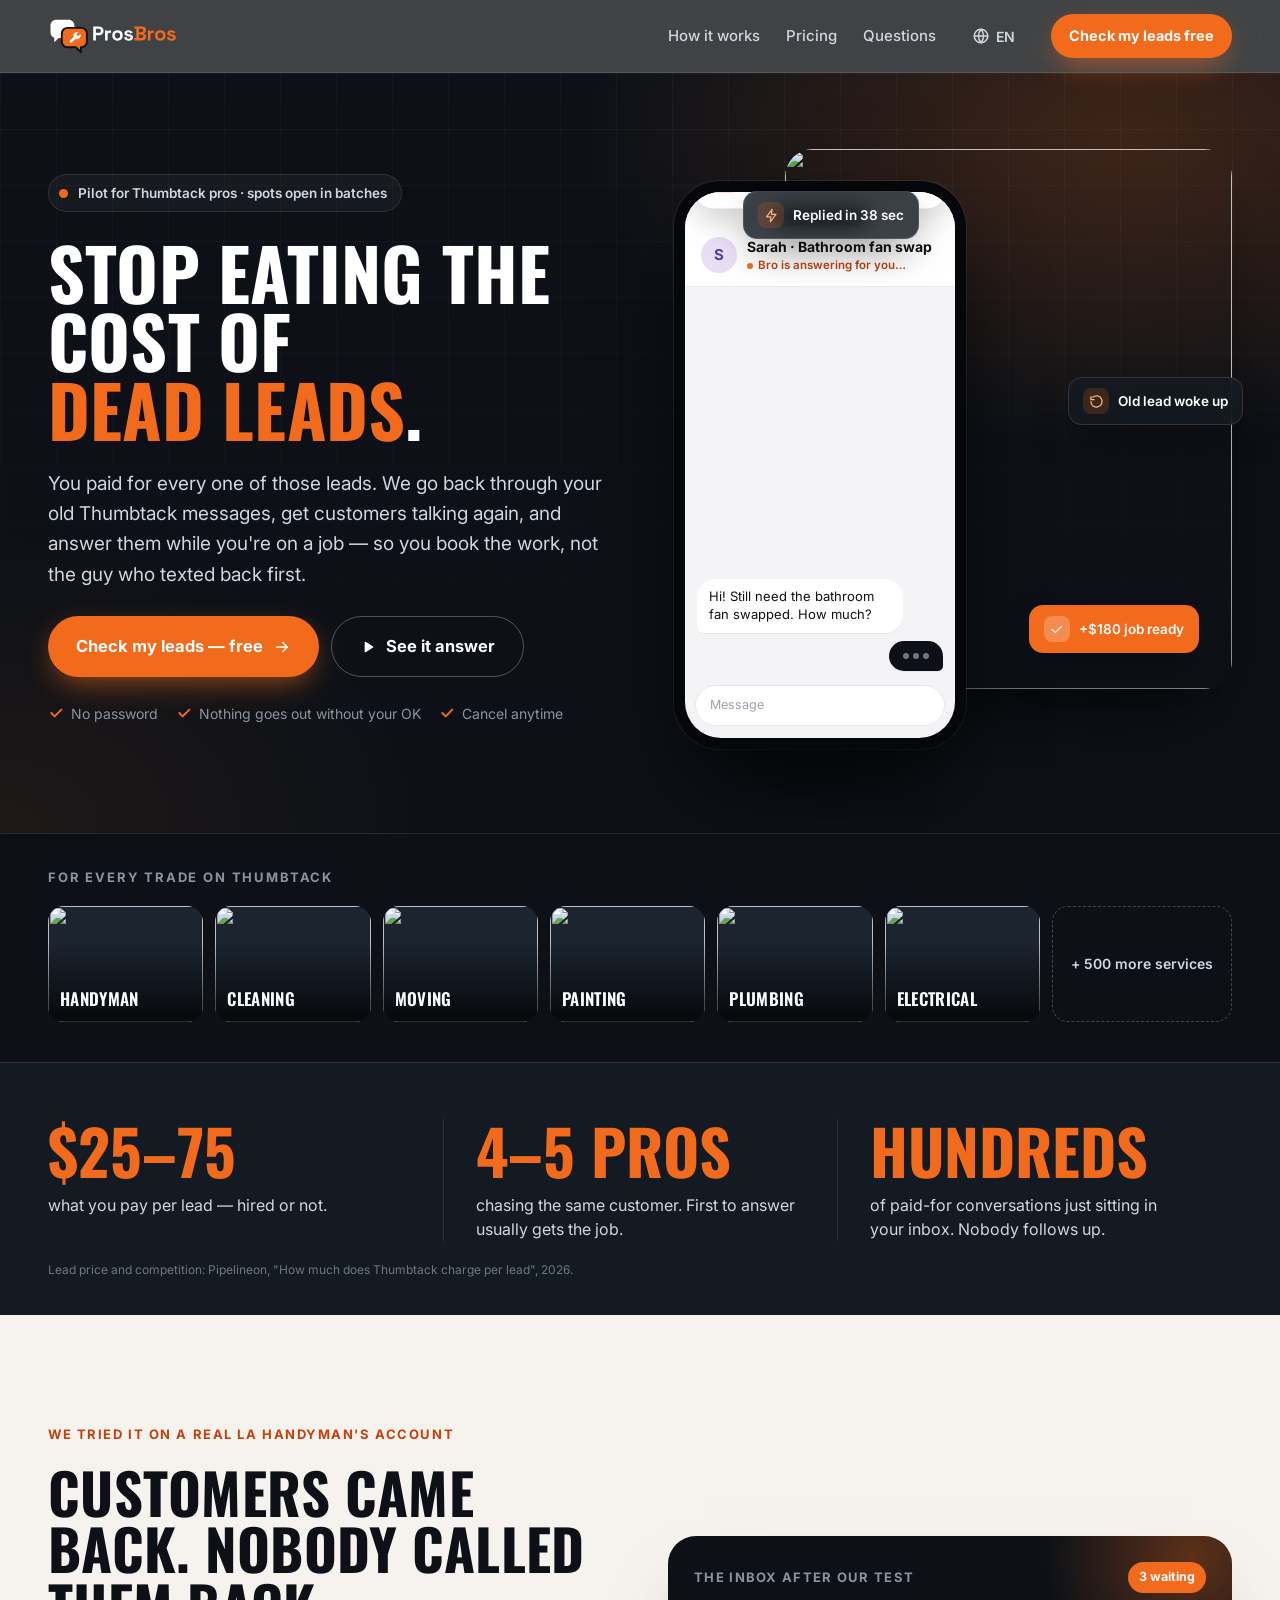
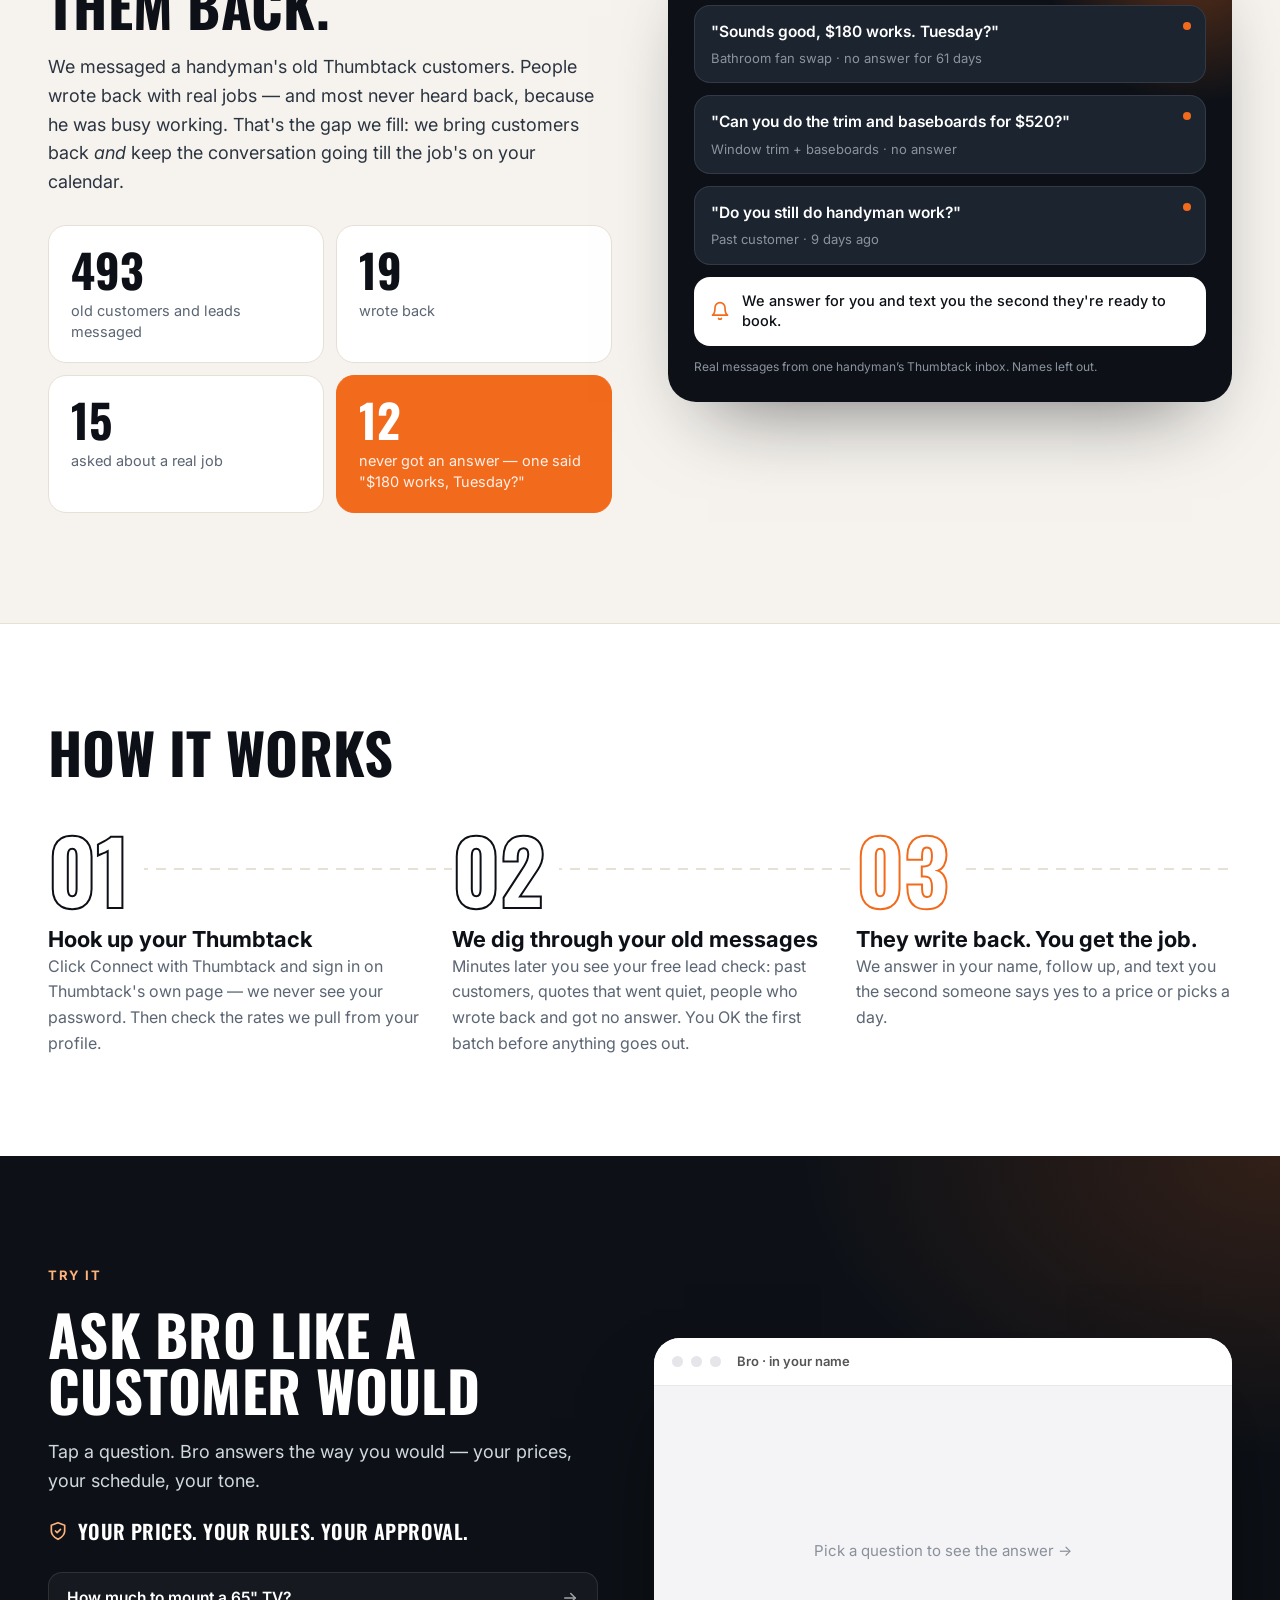
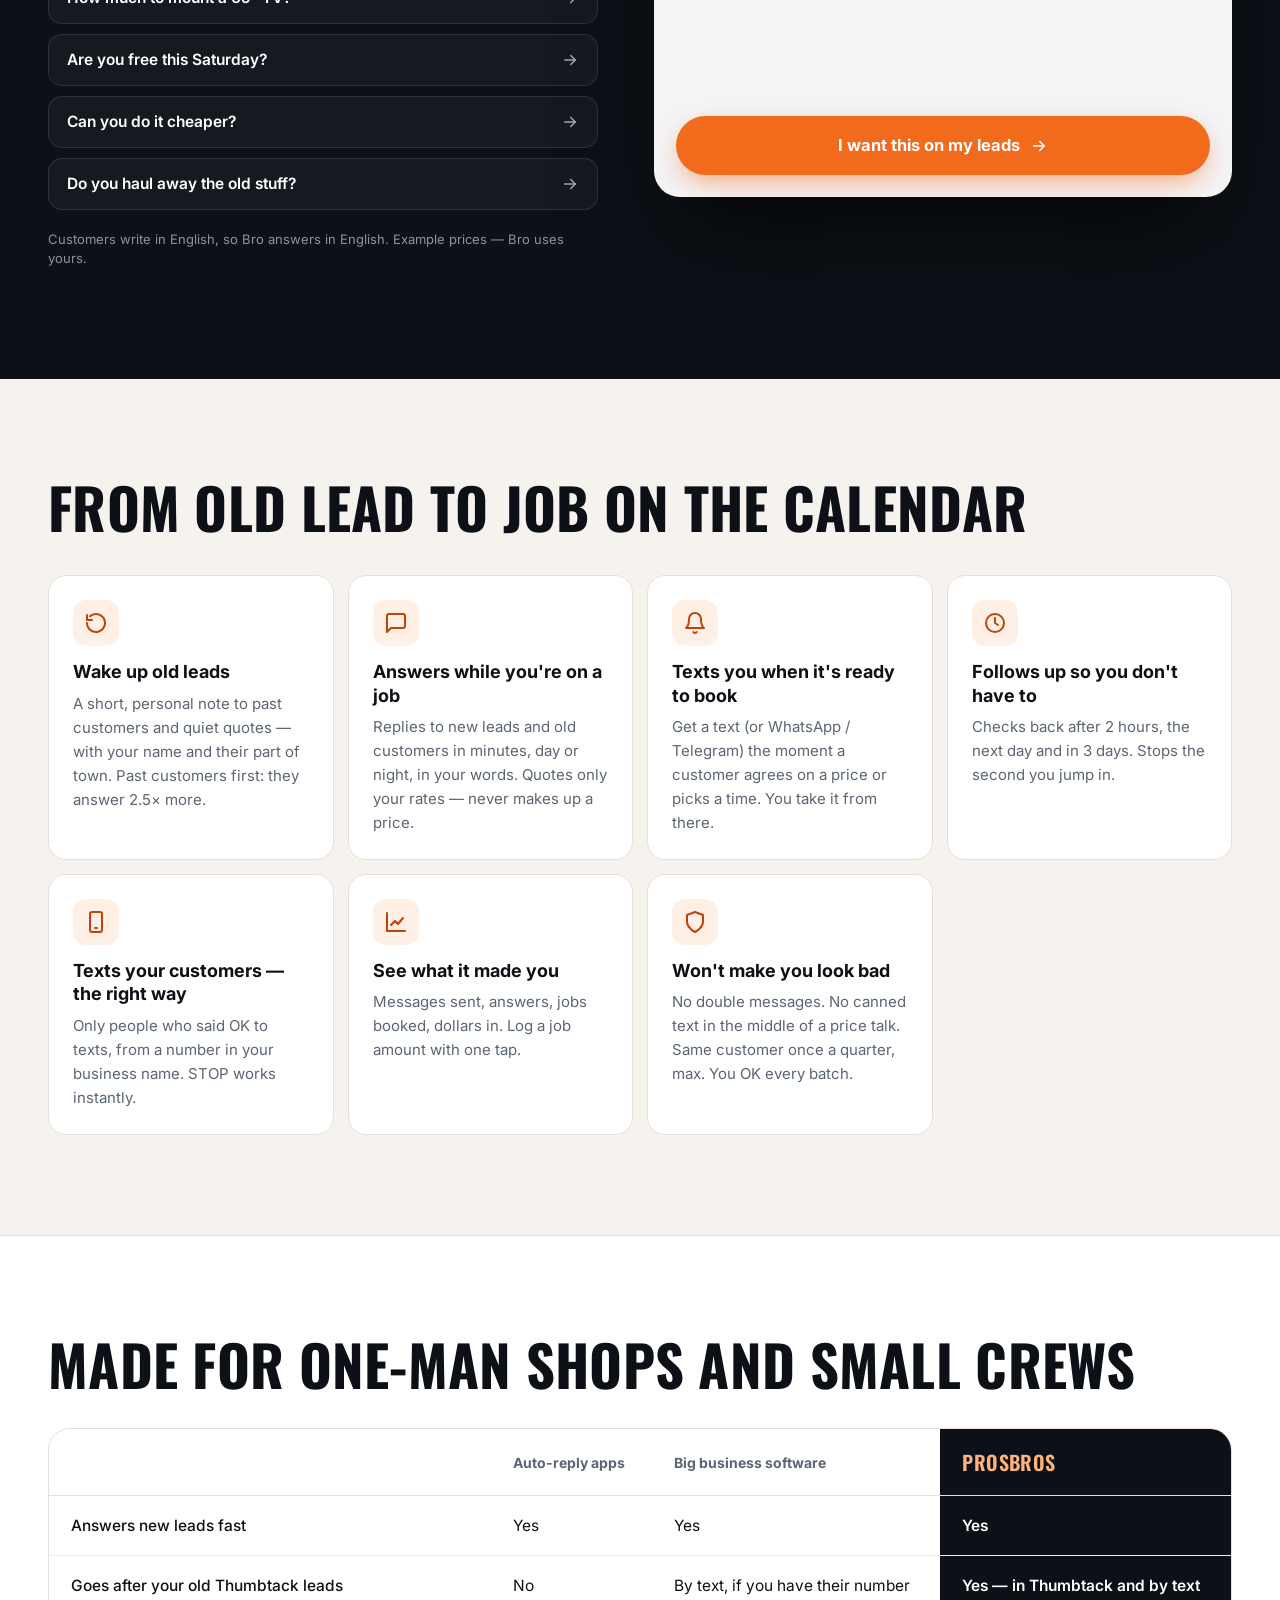
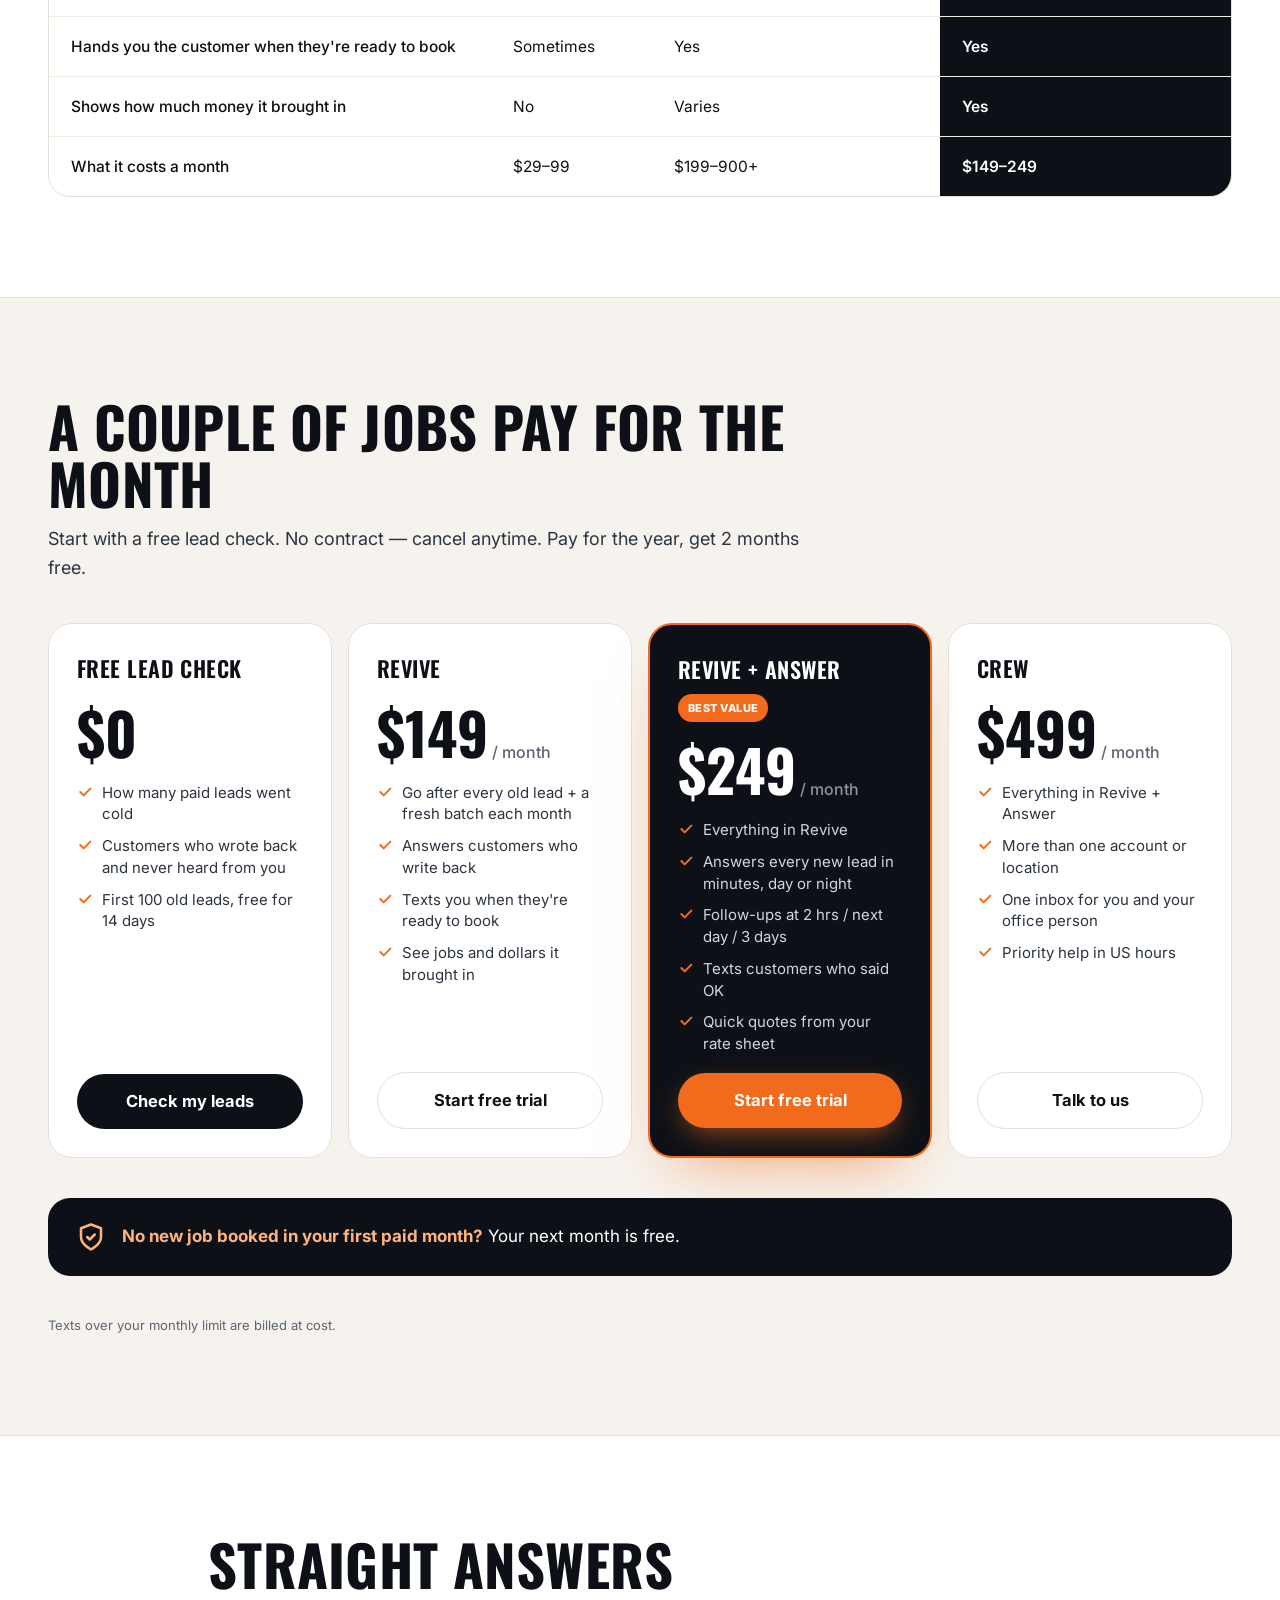
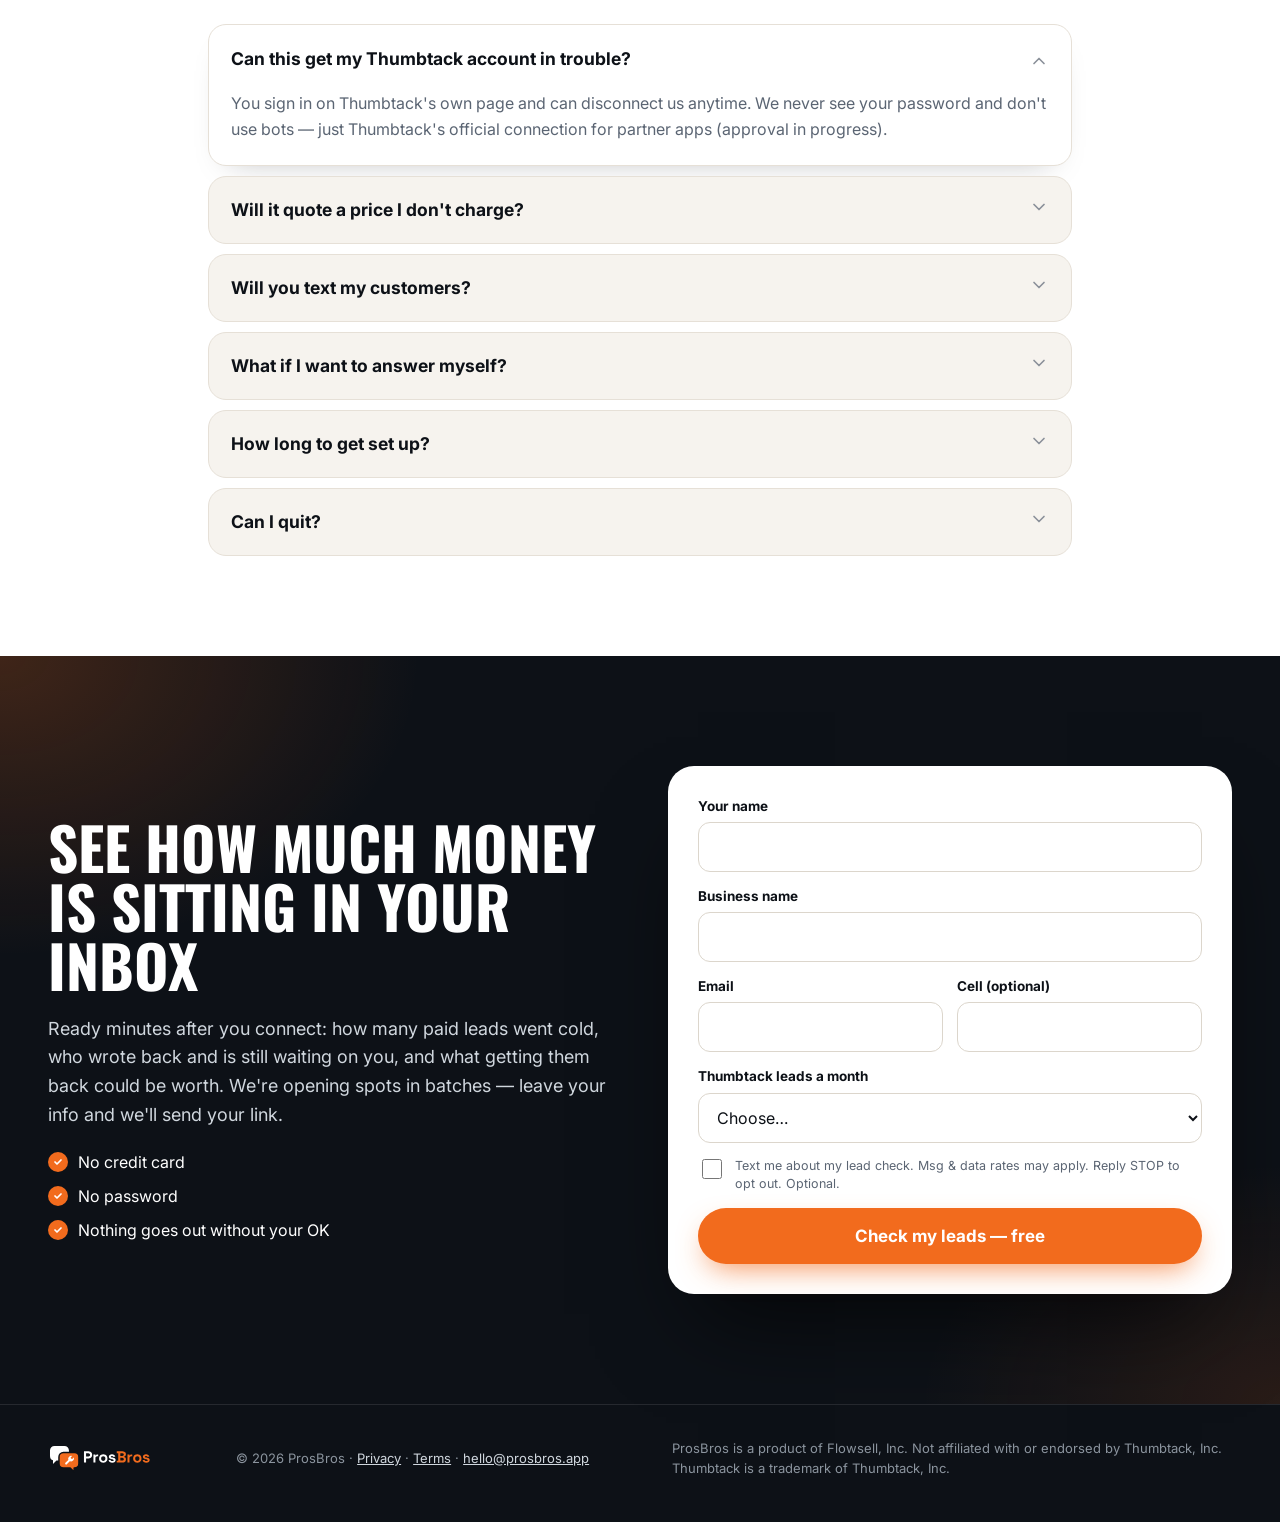
==== commit 095f959e: "Align promises: pilot status, ready-to-book handoff, demo rule tags, honest guarantee and badge Co-A" ====
--- a/index.html
+++ b/index.html
@@ -39,7 +39,7 @@
 <link rel="stylesheet" href="https://fonts.googleapis.com/css2?family=Inter:wght@400;500;600;700;800&family=Oswald:wght@500;600;700&display=swap">
 <link rel="stylesheet" href="/assets/site.css?v=2">
 <script>(function(d){d.className+=' js fl';var done=function(){d.className=d.className.replace(' fl','');};if(document.fonts&&document.fonts.ready){document.fonts.ready.then(done);}setTimeout(done,900);})(document.documentElement);</script>
-<script type="application/ld+json">[{"@context": "https://schema.org", "@type": "Organization", "name": "ProsBros", "url": "https://prosbros.app", "logo": "https://prosbros.app/icon-512.png", "email": "hello@prosbros.app", "slogan": "Every Pro Needs a Bro", "parentOrganization": {"@type": "Organization", "name": "Flowsell, Inc."}}, {"@context": "https://schema.org", "@type": "SoftwareApplication", "name": "ProsBros", "url": "https://prosbros.app/", "inLanguage": "en", "applicationCategory": "BusinessApplication", "operatingSystem": "Web", "description": "ProsBros wakes up your old Thumbtack leads and answers new ones in minutes while you're on a job. Built for handymen, cleaners, movers and other home-service pros.", "offers": [{"@type": "Offer", "name": "Free lead check", "price": "0", "priceCurrency": "USD"}, {"@type": "Offer", "name": "Revive", "price": "149", "priceCurrency": "USD"}, {"@type": "Offer", "name": "Revive + Answer", "price": "249", "priceCurrency": "USD"}, {"@type": "Offer", "name": "Crew", "price": "499", "priceCurrency": "USD"}]}, {"@context": "https://schema.org", "@type": "FAQPage", "inLanguage": "en", "mainEntity": [{"@type": "Question", "name": "Can this get my Thumbtack account in trouble?", "acceptedAnswer": {"@type": "Answer", "text": "You sign in on Thumbtack's own page and can disconnect us anytime. We never see your password and don't use bots — just Thumbtack's official connection for partner apps (approval in progress)."}}, {"@type": "Question", "name": "Will it quote a price I don't charge?", "acceptedAnswer": {"@type": "Answer", "text": "No. It only quotes the rates you give it. Custom work, discounts, scheduling — that comes to you."}}, {"@type": "Question", "name": "Will you text my customers?", "acceptedAnswer": {"@type": "Answer", "text": "Only ones who said OK to texts, from a number in your business name. Every text says who it's from, and STOP works right away."}}, {"@type": "Question", "name": "What if I want to answer myself?", "acceptedAnswer": {"@type": "Answer", "text": "Just answer. It backs off that customer the second you reply."}}, {"@type": "Question", "name": "How long to get set up?", "acceptedAnswer": {"@type": "Answer", "text": "About 10 minutes, on your own: connect Thumbtack, check your rates, OK the first batch. Want a hand? Book a free 15-minute call."}}, {"@type": "Question", "name": "Can I quit?", "acceptedAnswer": {"@type": "Answer", "text": "Anytime. No contract, no setup fee."}}]}]</script>
+<script type="application/ld+json">[{"@context": "https://schema.org", "@type": "Organization", "name": "ProsBros", "url": "https://prosbros.app", "logo": "https://prosbros.app/icon-512.png", "email": "hello@prosbros.app", "slogan": "Every Pro Needs a Bro", "parentOrganization": {"@type": "Organization", "name": "Flowsell, Inc."}}, {"@context": "https://schema.org", "@type": "SoftwareApplication", "name": "ProsBros", "url": "https://prosbros.app/", "inLanguage": "en", "applicationCategory": "BusinessApplication", "operatingSystem": "Web", "description": "ProsBros wakes up your old Thumbtack leads and answers new ones in minutes while you're on a job. Built for handymen, cleaners, movers and other home-service pros.", "offers": [{"@type": "Offer", "name": "Free lead check", "price": "0", "priceCurrency": "USD"}, {"@type": "Offer", "name": "Revive", "price": "149", "priceCurrency": "USD"}, {"@type": "Offer", "name": "Revive + Answer", "price": "249", "priceCurrency": "USD"}, {"@type": "Offer", "name": "Crew", "price": "499", "priceCurrency": "USD"}]}, {"@context": "https://schema.org", "@type": "FAQPage", "inLanguage": "en", "mainEntity": [{"@type": "Question", "name": "Can this get my Thumbtack account in trouble?", "acceptedAnswer": {"@type": "Answer", "text": "You sign in on Thumbtack's own page and can disconnect us anytime. We never see your password and don't use bots — just Thumbtack's official connection for partner apps (approval in progress)."}}, {"@type": "Question", "name": "Will it quote a price I don't charge?", "acceptedAnswer": {"@type": "Answer", "text": "No. It only quotes the rates you give it. Custom work, discounts, scheduling — that comes to you."}}, {"@type": "Question", "name": "Will you text my customers?", "acceptedAnswer": {"@type": "Answer", "text": "Only ones who said OK to texts, from a number in your business name. Every text says who it's from, and STOP works right away."}}, {"@type": "Question", "name": "What if I want to answer myself?", "acceptedAnswer": {"@type": "Answer", "text": "Just answer. It backs off that customer the second you reply."}}, {"@type": "Question", "name": "How long to get set up?", "acceptedAnswer": {"@type": "Answer", "text": "Once your pilot spot opens, about 10 minutes on your own: connect Thumbtack, check your rates, OK the first batch. Want a hand? Book a free 15-minute call."}}, {"@type": "Question", "name": "Can I quit?", "acceptedAnswer": {"@type": "Answer", "text": "Anytime. No contract, no setup fee."}}]}]</script>
 <script>
 !function(t,e){var o,n,p,r;e.__SV||(window.posthog=e,e._i=[],e.init=function(i,s,a){function g(t,e){var o=e.split(".");2==o.length&&(t=t[o[0]],e=o[1]),t[e]=function(){t.push([e].concat(Array.prototype.slice.call(arguments,0)))}}(p=t.createElement("script")).type="text/javascript",p.crossOrigin="anonymous",p.async=!0,p.src=s.api_host.replace(".i.posthog.com","-assets.i.posthog.com")+"/static/array.js",(r=t.getElementsByTagName("script")[0]).parentNode.insertBefore(p,r);var u=e;for(void 0!==a?u=e[a]=[]:a="posthog",u.people=u.people||[],u.toString=function(t){var e="posthog";return"posthog"!==a&&(e+="."+a),t||(e+=" (stub)"),e},u.people.toString=function(){return u.toString(1)+".people (stub)"},o="init capture register register_once register_for_session unregister unregister_for_session getFeatureFlag getFeatureFlagPayload isFeatureEnabled reloadFeatureFlags updateEarlyAccessFeatureEnrollment getEarlyAccessFeatures on onFeatureFlags onSessionId getSurveys getActiveMatchingSurveys renderSurvey canRenderSurvey getNextSurveyStep identify setPersonProperties group resetGroups setPersonPropertiesForFlags resetPersonPropertiesForFlags setGroupPropertiesForFlags resetGroupPropertiesForFlags reset get_distinct_id getGroups get_session_id get_session_replay_url alias set_config startSessionRecording stopSessionRecording sessionRecordingStarted captureException loadToolbar get_property getSessionProperty createPersonProfile opt_in_capturing opt_out_capturing has_opted_in_capturing has_opted_out_capturing clear_opt_in_out_capturing debug".split(" "),n=0;n<o.length;n++)g(u,o[n]);e._i.push([i,s,a])},e.__SV=1)}(document,window.posthog||[]);
 posthog.init('phc_qAn2hvdsVW6jbmNr34Cai64jjH8Tg7cp7eCmxoNk42ak',{api_host:'https://us.i.posthog.com',person_profiles:'identified_only'});
@@ -57,37 +57,37 @@
 <main>
 <section id="top" class="hero dark"><div class="wrap">
 <div class="hero-l">
-<span class="badge rv"><span class="pulse"></span>Built for Thumbtack pros</span>
+<span class="badge rv"><span class="pulse"></span>Pilot for Thumbtack pros · spots open in batches</span>
 <h1 class="rv d1">Stop eating the cost of <span class="hl">dead leads</span>.</h1>
 <p class="sub rv d2">You paid for every one of those leads. We go back through your old Thumbtack messages, get customers talking again, and answer them while you're on a job — so you book the work, not the guy who texted back first.</p>
 <div class="ctas rv d3"><a class="btn btn-brand" href="#audit" id="hero-cta">Check my leads — free <svg aria-hidden="true" width="18" height="18" viewBox="0 0 24 24" fill="none" stroke="#fff" stroke-width="2" stroke-linecap="round" stroke-linejoin="round"><path d="M5 12h14"/><path d="M13 6l6 6-6 6"/></svg></a><a class="btn btn-ghost" href="#demo"><svg aria-hidden="true" width="16" height="16" viewBox="0 0 24 24" fill="none" stroke="#fff" stroke-width="2" stroke-linecap="round" stroke-linejoin="round"><path d="M8 5v14l11-7z" fill="currentColor"/></svg> See it answer</a></div>
-<ul class="trust rv d3"><li>No password</li><li>Set it up yourself in 10 minutes</li><li>Cancel anytime</li></ul>
-<div class="mproof"><span class="ic"><svg aria-hidden="true" width="18" height="18" viewBox="0 0 24 24" fill="none" stroke="#fff" stroke-width="2" stroke-linecap="round" stroke-linejoin="round"><rect x="3" y="5" width="18" height="16" rx="2"/><path d="M3 10h18M8 3v4M16 3v4"/></svg></span><div><b>New job booked</b><small>$180 · Tue 9:00 AM · Sarah</small></div><span class="tag"><svg aria-hidden="true" width="13" height="13" viewBox="0 0 24 24" fill="none" stroke="#FFB27A" stroke-width="2" stroke-linecap="round" stroke-linejoin="round"><path d="M13 2L4 14h7l-1 8 9-12h-7z"/></svg>Replied in 38 sec</span></div>
+<ul class="trust rv d3"><li>No password</li><li>Nothing goes out without your OK</li><li>Cancel anytime</li></ul>
+<div class="mproof"><span class="ic"><svg aria-hidden="true" width="18" height="18" viewBox="0 0 24 24" fill="none" stroke="#fff" stroke-width="2" stroke-linecap="round" stroke-linejoin="round"><rect x="3" y="5" width="18" height="16" rx="2"/><path d="M3 10h18M8 3v4M16 3v4"/></svg></span><div><b>Ready to book — confirm?</b><small>Sarah · $180 · Tue 9:00 AM</small></div><span class="tag"><svg aria-hidden="true" width="13" height="13" viewBox="0 0 24 24" fill="none" stroke="#FFB27A" stroke-width="2" stroke-linecap="round" stroke-linejoin="round"><path d="M13 2L4 14h7l-1 8 9-12h-7z"/></svg>Replied in 38 sec</span></div>
 </div>
 <div class="vis rv d2" aria-hidden="true">
 <div class="photo"><img src="https://images.unsplash.com/photo-1505798577917-a65157d3320a?auto=format&fit=crop&w=1100&q=70" alt="" width="900" height="1100" fetchpriority="high"></div>
 <div class="phone"><div class="scr" id="phone">
 <span class="notch"></span>
-<div class="notif" id="notif"><span class="ic"><svg aria-hidden="true" width="18" height="18" viewBox="0 0 24 24" fill="none" stroke="#fff" stroke-width="2" stroke-linecap="round" stroke-linejoin="round"><rect x="3" y="5" width="18" height="16" rx="2"/><path d="M3 10h18M8 3v4M16 3v4"/></svg></span><div><b>New job booked</b><small>$180 · Tue 9:00 AM · Sarah</small></div></div>
+<div class="notif" id="notif"><span class="ic"><svg aria-hidden="true" width="18" height="18" viewBox="0 0 24 24" fill="none" stroke="#fff" stroke-width="2" stroke-linecap="round" stroke-linejoin="round"><rect x="3" y="5" width="18" height="16" rx="2"/><path d="M3 10h18M8 3v4M16 3v4"/></svg></span><div><b>Ready to book — confirm?</b><small>Sarah · $180 · Tue 9:00 AM</small></div></div>
 <div class="ph-h"><span class="av">S</span><div><b>Sarah · Bathroom fan swap</b><small><i></i>Bro is answering for you…</small></div></div>
-<div class="chat"><div class="bub typing" aria-hidden="true"><i></i><i></i><i></i></div><div class="bub c">Hi! Still need the bathroom fan swapped. How much?</div><div class="bub typing b" aria-hidden="true"><i></i><i></i><i></i></div><div class="bub b">Hey Sarah! Yep, I can do it. Fan swap is $180, parts included. I&#x27;ve got Tue 9am or Wed 2pm — which works?</div><div class="bub typing" aria-hidden="true"><i></i><i></i><i></i></div><div class="bub c">Sounds good, $180 works. Tuesday?</div><div class="bub typing b" aria-hidden="true"><i></i><i></i><i></i></div><div class="bub b">Done ✅ Tuesday 9am. See you then!</div></div>
+<div class="chat"><div class="bub typing" aria-hidden="true"><i></i><i></i><i></i></div><div class="bub c">Hi! Still need the bathroom fan swapped. How much?</div><div class="bub typing b" aria-hidden="true"><i></i><i></i><i></i></div><div class="bub b">Hey Sarah! Yep, I can do it. Fan swap is $180, parts included. I&#x27;ve got Tue 9am or Wed 2pm — which works?</div><div class="bub typing" aria-hidden="true"><i></i><i></i><i></i></div><div class="bub c">Sounds good, $180 works. Tuesday?</div><div class="bub typing b" aria-hidden="true"><i></i><i></i><i></i></div><div class="bub b">Perfect — penciling you in for Tue 9am. I&#x27;ll confirm shortly 👍</div></div>
 <div class="ph-in">Message</div>
 </div></div>
 <span class="chip c1"><span class="dot"><svg aria-hidden="true" width="15" height="15" viewBox="0 0 24 24" fill="none" stroke="#FFB27A" stroke-width="2" stroke-linecap="round" stroke-linejoin="round"><path d="M13 2L4 14h7l-1 8 9-12h-7z"/></svg></span>Replied in 38 sec</span>
 <span class="chip c2"><span class="dot"><svg aria-hidden="true" width="15" height="15" viewBox="0 0 24 24" fill="none" stroke="#FFB27A" stroke-width="2" stroke-linecap="round" stroke-linejoin="round"><path d="M3 12a9 9 0 1 0 3-6.7"/><path d="M3 4v5h5"/></svg></span>Old lead woke up</span>
-<span class="chip c3"><span class="dot"><svg aria-hidden="true" width="15" height="15" viewBox="0 0 24 24" fill="none" stroke="#fff" stroke-width="2" stroke-linecap="round" stroke-linejoin="round"><path d="M5 12l5 5L20 7"/></svg></span>+$180 booked</span>
+<span class="chip c3"><span class="dot"><svg aria-hidden="true" width="15" height="15" viewBox="0 0 24 24" fill="none" stroke="#fff" stroke-width="2" stroke-linecap="round" stroke-linejoin="round"><path d="M5 12l5 5L20 7"/></svg></span>+$180 job ready</span>
 </div>
 </div></section>
 <section class="trades"><div class="wrap"><h2>For every trade on Thumbtack</h2><ul class="tr-g"><li class="tr"><img src="https://images.unsplash.com/photo-1765518440022-10242cc86895?auto=format&fit=crop&w=420&q=70&h=300" alt="" loading="lazy" width="420" height="300"><span>Handyman</span></li><li class="tr"><img src="https://images.unsplash.com/photo-1686178827149-6d55c72d81df?auto=format&fit=crop&w=420&q=70&h=300" alt="" loading="lazy" width="420" height="300"><span>Cleaning</span></li><li class="tr"><img src="https://images.unsplash.com/photo-1694715669993-ea0022b470f7?auto=format&fit=crop&w=420&q=70&h=300" alt="" loading="lazy" width="420" height="300"><span>Moving</span></li><li class="tr"><img src="https://images.unsplash.com/photo-1717281234297-3def5ae3eee1?auto=format&fit=crop&w=420&q=70&h=300" alt="" loading="lazy" width="420" height="300"><span>Painting</span></li><li class="tr"><img src="https://images.unsplash.com/photo-1676210134188-4c05dd172f89?auto=format&fit=crop&w=420&q=70&h=300" alt="" loading="lazy" width="420" height="300"><span>Plumbing</span></li><li class="tr"><img src="https://images.unsplash.com/photo-1682345262055-8f95f3c513ea?auto=format&fit=crop&w=420&q=70&h=300" alt="" loading="lazy" width="420" height="300"><span>Electrical</span></li><li class="tr-more">+ 500 more services</li></ul></div></section>
 <section class="stats dark"><div class="wrap stats-g"><div class="stat rv"><p class="n">$25–75</p><p class="t">what you pay per lead — hired or not.</p></div><div class="stat rv d1"><p class="n">4–5 pros</p><p class="t">chasing the same customer. First to answer usually gets the job.</p></div><div class="stat rv d2"><p class="n">Hundreds</p><p class="t">of paid-for conversations just sitting in your inbox. Nobody follows up.</p></div></div><p class="wrap src">Lead price and competition: Pipelineon, "How much does Thumbtack charge per lead", 2026.</p></section>
 <section class="pilot"><div class="wrap">
-<div class="pilot-l rv"><p class="eyebrow">We tried it on a real LA handyman's account</p><h2 class="h2">Customers came back. Nobody called them back.</h2><p class="lead">We messaged a handyman's old Thumbtack customers. People wrote back with real jobs — and most never heard back, because he was busy working. That's the gap we fill: we bring customers back <em>and</em> keep the conversation going till the job's on your calendar.</p><div class="pilot-g"><div class="pc"><p class="n">493</p><p class="t">old customers and leads messaged</p></div><div class="pc"><p class="n">19</p><p class="t">wrote back — 15 with an actual job</p></div><div class="pc"><p class="n">8.6%</p><p class="t">of past customers answered — 2.5× more than old leads</p></div><div class="pc hot"><p class="n">12</p><p class="t">never got an answer — one said "$180 works, Tuesday?"</p></div></div></div>
+<div class="pilot-l rv"><p class="eyebrow">We tried it on a real LA handyman's account</p><h2 class="h2">Customers came back. Nobody called them back.</h2><p class="lead">We messaged a handyman's old Thumbtack customers. People wrote back with real jobs — and most never heard back, because he was busy working. That's the gap we fill: we bring customers back <em>and</em> keep the conversation going till the job's on your calendar.</p><div class="pilot-g"><div class="pc"><p class="n">493</p><p class="t">old customers and leads messaged</p></div><div class="pc"><p class="n">19</p><p class="t">wrote back</p></div><div class="pc"><p class="n">15</p><p class="t">asked about a real job</p></div><div class="pc hot"><p class="n">12</p><p class="t">never got an answer — one said "$180 works, Tuesday?"</p></div></div></div>
 <div class="case rv d2"><div class="case-h"><p>The inbox after our test</p><span class="pill">3 waiting</span></div><div class="msg"><b>"Sounds good, $180 works. Tuesday?"</b><small>Bathroom fan swap · no answer for 61 days</small></div><div class="msg"><b>"Can you do the trim and baseboards for $520?"</b><small>Window trim + baseboards · no answer</small></div><div class="msg"><b>"Do you still do handyman work?"</b><small>Past customer · 9 days ago</small></div>
 <div class="bell"><svg aria-hidden="true" width="20" height="20" viewBox="0 0 24 24" fill="none" stroke="#F26B1D" stroke-width="2" stroke-linecap="round" stroke-linejoin="round"><path d="M18 8a6 6 0 0 0-12 0c0 7-3 9-3 9h18s-3-2-3-9"/><path d="M13.7 21a2 2 0 0 1-3.4 0"/></svg><p>We answer for you and text you the second they're ready to book.</p></div><p class="case-cap">Real messages from one handyman’s Thumbtack inbox. Names left out.</p></div>
 </div></section>
 <section id="how" class="how"><div class="wrap"><h2 class="h2 rv">How it works</h2><ol class="steps"><li class="step rv"><span class="num">01</span><div><h3>Hook up your Thumbtack</h3><p>Click Connect with Thumbtack and sign in on Thumbtack's own page — we never see your password. Then check the rates we pull from your profile.</p></div></li><li class="step rv d1"><span class="num">02</span><div><h3>We dig through your old messages</h3><p>Minutes later you see your free lead check: past customers, quotes that went quiet, people who wrote back and got no answer. You OK the first batch before anything goes out.</p></div></li><li class="step rv d2"><span class="num">03</span><div><h3>They write back. You get the job.</h3><p>We answer in your name, follow up, and text you the second someone says yes to a price or picks a day.</p></div></li></ol></div></section>
 <section id="demo" class="demo dark"><div class="wrap">
-<div class="demo-l rv"><p class="eyebrow">Try it</p><h2 class="h2">Ask Bro like a customer would</h2><p class="lead">Tap a question. Bro answers the way you would — your prices, your schedule, your tone.</p><div class="qs" role="group"><button type="button" class="q" data-i="0" aria-pressed="false">How much to mount a 65&quot; TV?<svg aria-hidden="true" width="18" height="18" viewBox="0 0 24 24" fill="none" stroke="#fff" stroke-width="2" stroke-linecap="round" stroke-linejoin="round"><path d="M5 12h14"/><path d="M13 6l6 6-6 6"/></svg></button><button type="button" class="q" data-i="1" aria-pressed="false">Are you free this Saturday?<svg aria-hidden="true" width="18" height="18" viewBox="0 0 24 24" fill="none" stroke="#fff" stroke-width="2" stroke-linecap="round" stroke-linejoin="round"><path d="M5 12h14"/><path d="M13 6l6 6-6 6"/></svg></button><button type="button" class="q" data-i="2" aria-pressed="false">Can you do it cheaper?<svg aria-hidden="true" width="18" height="18" viewBox="0 0 24 24" fill="none" stroke="#fff" stroke-width="2" stroke-linecap="round" stroke-linejoin="round"><path d="M5 12h14"/><path d="M13 6l6 6-6 6"/></svg></button><button type="button" class="q" data-i="3" aria-pressed="false">Do you haul away the old stuff?<svg aria-hidden="true" width="18" height="18" viewBox="0 0 24 24" fill="none" stroke="#fff" stroke-width="2" stroke-linecap="round" stroke-linejoin="round"><path d="M5 12h14"/><path d="M13 6l6 6-6 6"/></svg></button></div><p class="demo-note">Customers write in English, so Bro answers in English. Example prices — Bro uses yours.</p></div>
+<div class="demo-l rv"><p class="eyebrow">Try it</p><h2 class="h2">Ask Bro like a customer would</h2><p class="lead">Tap a question. Bro answers the way you would — your prices, your schedule, your tone.</p><p class="ctrl"><svg aria-hidden="true" width="20" height="20" viewBox="0 0 24 24" fill="none" stroke="#FFB27A" stroke-width="2" stroke-linecap="round" stroke-linejoin="round"><path d="M12 22s8-4 8-10V5l-8-3-8 3v7c0 6 8 10 8 10z"/><path d="M9 12l2 2 4-4"/></svg>Your prices. Your rules. Your approval.</p><div class="qs" role="group"><button type="button" class="q" data-i="0" aria-pressed="false">How much to mount a 65&quot; TV?<svg aria-hidden="true" width="18" height="18" viewBox="0 0 24 24" fill="none" stroke="#fff" stroke-width="2" stroke-linecap="round" stroke-linejoin="round"><path d="M5 12h14"/><path d="M13 6l6 6-6 6"/></svg></button><button type="button" class="q" data-i="1" aria-pressed="false">Are you free this Saturday?<svg aria-hidden="true" width="18" height="18" viewBox="0 0 24 24" fill="none" stroke="#fff" stroke-width="2" stroke-linecap="round" stroke-linejoin="round"><path d="M5 12h14"/><path d="M13 6l6 6-6 6"/></svg></button><button type="button" class="q" data-i="2" aria-pressed="false">Can you do it cheaper?<svg aria-hidden="true" width="18" height="18" viewBox="0 0 24 24" fill="none" stroke="#fff" stroke-width="2" stroke-linecap="round" stroke-linejoin="round"><path d="M5 12h14"/><path d="M13 6l6 6-6 6"/></svg></button><button type="button" class="q" data-i="3" aria-pressed="false">Do you haul away the old stuff?<svg aria-hidden="true" width="18" height="18" viewBox="0 0 24 24" fill="none" stroke="#fff" stroke-width="2" stroke-linecap="round" stroke-linejoin="round"><path d="M5 12h14"/><path d="M13 6l6 6-6 6"/></svg></button></div><p class="demo-note">Customers write in English, so Bro answers in English. Example prices — Bro uses yours.</p></div>
 <div class="win rv d2"><div class="win-h"><i></i><i></i><i></i><span>Bro · in your name</span></div><div class="log" id="log" aria-live="polite"><p class="empty">Pick a question to see the answer →</p></div><div class="win-cta"><a class="btn btn-brand" href="#audit">I want this on my leads <svg aria-hidden="true" width="18" height="18" viewBox="0 0 24 24" fill="none" stroke="#fff" stroke-width="2" stroke-linecap="round" stroke-linejoin="round"><path d="M5 12h14"/><path d="M13 6l6 6-6 6"/></svg></a></div></div>
 </div></section>
 <section class="feat"><div class="wrap"><h2 class="h2 rv">From old lead to job on the calendar</h2><p class="feat-hint">Tap any item for details</p><div class="feat-g"><div class="fi rv"><button type="button" class="fi-h" aria-expanded="false"><span class="ico"><svg aria-hidden="true" width="24" height="24" viewBox="0 0 24 24" fill="none" stroke="#C2410C" stroke-width="2" stroke-linecap="round" stroke-linejoin="round"><path d="M3 12a9 9 0 1 0 3-6.7"/><path d="M3 4v5h5"/></svg></span><h3>Wake up old leads</h3><span class="chev"><svg aria-hidden="true" width="20" height="20" viewBox="0 0 24 24" fill="none" stroke="#8A9099" stroke-width="2" stroke-linecap="round" stroke-linejoin="round"><path d="M6 9l6 6 6-6"/></svg></span></button><p>A short, personal note to past customers and quiet quotes — with your name and their part of town. Past customers first: they answer 2.5× more.</p></div><div class="fi rv d1"><button type="button" class="fi-h" aria-expanded="false"><span class="ico"><svg aria-hidden="true" width="24" height="24" viewBox="0 0 24 24" fill="none" stroke="#C2410C" stroke-width="2" stroke-linecap="round" stroke-linejoin="round"><path d="M21 15a2 2 0 0 1-2 2H7l-4 4V5a2 2 0 0 1 2-2h14a2 2 0 0 1 2 2z"/></svg></span><h3>Answers while you're on a job</h3><span class="chev"><svg aria-hidden="true" width="20" height="20" viewBox="0 0 24 24" fill="none" stroke="#8A9099" stroke-width="2" stroke-linecap="round" stroke-linejoin="round"><path d="M6 9l6 6 6-6"/></svg></span></button><p>Replies to new leads and old customers in minutes, day or night, in your words. Quotes only your rates — never makes up a price.</p></div><div class="fi rv d2"><button type="button" class="fi-h" aria-expanded="false"><span class="ico"><svg aria-hidden="true" width="24" height="24" viewBox="0 0 24 24" fill="none" stroke="#C2410C" stroke-width="2" stroke-linecap="round" stroke-linejoin="round"><path d="M18 8a6 6 0 0 0-12 0c0 7-3 9-3 9h18s-3-2-3-9"/><path d="M13.7 21a2 2 0 0 1-3.4 0"/></svg></span><h3>Texts you when it's ready to book</h3><span class="chev"><svg aria-hidden="true" width="20" height="20" viewBox="0 0 24 24" fill="none" stroke="#8A9099" stroke-width="2" stroke-linecap="round" stroke-linejoin="round"><path d="M6 9l6 6 6-6"/></svg></span></button><p>Get a text (or WhatsApp / Telegram) the moment a customer agrees on a price or picks a time. You take it from there.</p></div><div class="fi rv"><button type="button" class="fi-h" aria-expanded="false"><span class="ico"><svg aria-hidden="true" width="24" height="24" viewBox="0 0 24 24" fill="none" stroke="#C2410C" stroke-width="2" stroke-linecap="round" stroke-linejoin="round"><circle cx="12" cy="12" r="9"/><path d="M12 7v5l3 2"/></svg></span><h3>Follows up so you don't have to</h3><span class="chev"><svg aria-hidden="true" width="20" height="20" viewBox="0 0 24 24" fill="none" stroke="#8A9099" stroke-width="2" stroke-linecap="round" stroke-linejoin="round"><path d="M6 9l6 6 6-6"/></svg></span></button><p>Checks back after 2 hours, the next day and in 3 days. Stops the second you jump in.</p></div><div class="fi rv d1"><button type="button" class="fi-h" aria-expanded="false"><span class="ico"><svg aria-hidden="true" width="24" height="24" viewBox="0 0 24 24" fill="none" stroke="#C2410C" stroke-width="2" stroke-linecap="round" stroke-linejoin="round"><rect x="6" y="2" width="12" height="20" rx="2"/><path d="M11 18h2"/></svg></span><h3>Texts your customers — the right way</h3><span class="chev"><svg aria-hidden="true" width="20" height="20" viewBox="0 0 24 24" fill="none" stroke="#8A9099" stroke-width="2" stroke-linecap="round" stroke-linejoin="round"><path d="M6 9l6 6 6-6"/></svg></span></button><p>Only people who said OK to texts, from a number in your business name. STOP works instantly.</p></div><div class="fi rv d2"><button type="button" class="fi-h" aria-expanded="false"><span class="ico"><svg aria-hidden="true" width="24" height="24" viewBox="0 0 24 24" fill="none" stroke="#C2410C" stroke-width="2" stroke-linecap="round" stroke-linejoin="round"><path d="M3 3v18h18"/><path d="M7 15l4-4 3 3 5-6"/></svg></span><h3>See what it made you</h3><span class="chev"><svg aria-hidden="true" width="20" height="20" viewBox="0 0 24 24" fill="none" stroke="#8A9099" stroke-width="2" stroke-linecap="round" stroke-linejoin="round"><path d="M6 9l6 6 6-6"/></svg></span></button><p>Messages sent, answers, jobs booked, dollars in. Log a job amount with one tap.</p></div><div class="fi rv"><button type="button" class="fi-h" aria-expanded="false"><span class="ico"><svg aria-hidden="true" width="24" height="24" viewBox="0 0 24 24" fill="none" stroke="#C2410C" stroke-width="2" stroke-linecap="round" stroke-linejoin="round"><path d="M12 22s8-4 8-10V5l-8-3-8 3v7c0 6 8 10 8 10z"/></svg></span><h3>Won't make you look bad</h3><span class="chev"><svg aria-hidden="true" width="20" height="20" viewBox="0 0 24 24" fill="none" stroke="#8A9099" stroke-width="2" stroke-linecap="round" stroke-linejoin="round"><path d="M6 9l6 6 6-6"/></svg></span></button><p>No double messages. No canned text in the middle of a price talk. Same customer once a quarter, max. You OK every batch.</p></div></div></div></section>
@@ -95,21 +95,21 @@
 <div class="tbl rv"><table><thead><tr><th scope="col"></th><th scope="col">Auto-reply apps</th><th scope="col">Big business software</th><th scope="col" class="us">ProsBros</th></tr></thead><tbody><tr><th scope="row">Answers new leads fast</th><td>Yes</td><td>Yes</td><td class="us">Yes</td></tr><tr><th scope="row">Goes after your old Thumbtack leads</th><td>No</td><td>By text, if you have their number</td><td class="us">Yes — in Thumbtack and by text</td></tr><tr><th scope="row">Hands you the customer when they're ready to book</th><td>Sometimes</td><td>Yes</td><td class="us">Yes</td></tr><tr><th scope="row">Shows how much money it brought in</th><td>No</td><td>Varies</td><td class="us">Yes</td></tr><tr><th scope="row">What it costs a month</th><td>$29–99</td><td>$199–900+</td><td class="us">$149–249</td></tr></tbody></table></div>
 <ul class="cmp-m"><li><p class="q2">Answers new leads fast</p><p class="us"><svg aria-hidden="true" width="16" height="16" viewBox="0 0 24 24" fill="none" stroke="#C2410C" stroke-width="2" stroke-linecap="round" stroke-linejoin="round"><path d="M5 12l5 5L20 7"/></svg><span>ProsBros: Yes</span></p><p class="oth">Auto-reply apps: Yes · Big business software: Yes</p></li><li><p class="q2">Goes after your old Thumbtack leads</p><p class="us"><svg aria-hidden="true" width="16" height="16" viewBox="0 0 24 24" fill="none" stroke="#C2410C" stroke-width="2" stroke-linecap="round" stroke-linejoin="round"><path d="M5 12l5 5L20 7"/></svg><span>ProsBros: Yes — in Thumbtack and by text</span></p><p class="oth">Auto-reply apps: No · Big business software: By text, if you have their number</p></li><li><p class="q2">Hands you the customer when they're ready to book</p><p class="us"><svg aria-hidden="true" width="16" height="16" viewBox="0 0 24 24" fill="none" stroke="#C2410C" stroke-width="2" stroke-linecap="round" stroke-linejoin="round"><path d="M5 12l5 5L20 7"/></svg><span>ProsBros: Yes</span></p><p class="oth">Auto-reply apps: Sometimes · Big business software: Yes</p></li><li><p class="q2">Shows how much money it brought in</p><p class="us"><svg aria-hidden="true" width="16" height="16" viewBox="0 0 24 24" fill="none" stroke="#C2410C" stroke-width="2" stroke-linecap="round" stroke-linejoin="round"><path d="M5 12l5 5L20 7"/></svg><span>ProsBros: Yes</span></p><p class="oth">Auto-reply apps: No · Big business software: Varies</p></li><li><p class="q2">What it costs a month</p><p class="us"><svg aria-hidden="true" width="16" height="16" viewBox="0 0 24 24" fill="none" stroke="#C2410C" stroke-width="2" stroke-linecap="round" stroke-linejoin="round"><path d="M5 12l5 5L20 7"/></svg><span>ProsBros: $149–249</span></p><p class="oth">Auto-reply apps: $29–99 · Big business software: $199–900+</p></li></ul></div></section>
 <section id="pricing" class="price"><div class="wrap">
-<div class="price-h rv"><h2 class="h2">One job pays for the month</h2><p class="lead">Start with a free lead check. No contract — cancel anytime. Pay for the year, get 2 months free.</p></div>
-<div class="plans" id="plans"><div class="plan free rv"><div class="plan-h"><h3>Free lead check</h3></div><p><span class="amt">$0</span></p><ul><li>How many paid leads went cold</li><li>Customers who wrote back and never heard from you</li><li>First 100 old leads, free for 14 days</li></ul><a class="btn btn-ink" href="#audit">Check my leads</a></div><div class="plan plain rv d1"><div class="plan-h"><h3>Revive</h3></div><p><span class="amt">$149</span><span class="per"> / month</span></p><ul><li>Go after every old lead + a fresh batch each month</li><li>Answers customers who write back</li><li>Texts you when they're ready to book</li><li>See jobs and dollars it brought in</li></ul><a class="btn btn-line" href="#audit">Start free trial</a></div><div class="plan top rv d2" data-top><div class="plan-h"><h3>Revive + Answer</h3><span class="badge2">MOST PICKED</span></div><p><span class="amt">$249</span><span class="per"> / month</span></p><ul><li>Everything in Revive</li><li>Answers every new lead in minutes, day or night</li><li>Follow-ups at 2 hrs / next day / 3 days</li><li>Texts customers who said OK</li><li>Quick quotes from your rate sheet</li></ul><a class="btn btn-brand" href="#audit">Start free trial</a></div><div class="plan plain rv d3"><div class="plan-h"><h3>Crew</h3></div><p><span class="amt">$499</span><span class="per"> / month</span></p><ul><li>Everything in Revive + Answer</li><li>More than one account or location</li><li>One inbox for you and your office person</li><li>Priority help in US hours</li></ul><a class="btn btn-line" href="#audit">Talk to us</a></div></div>
+<div class="price-h rv"><h2 class="h2">A couple of jobs pay for the month</h2><p class="lead">Start with a free lead check. No contract — cancel anytime. Pay for the year, get 2 months free.</p></div>
+<div class="plans" id="plans"><div class="plan free rv"><div class="plan-h"><h3>Free lead check</h3></div><p><span class="amt">$0</span></p><ul><li>How many paid leads went cold</li><li>Customers who wrote back and never heard from you</li><li>First 100 old leads, free for 14 days</li></ul><a class="btn btn-ink" href="#audit">Check my leads</a></div><div class="plan plain rv d1"><div class="plan-h"><h3>Revive</h3></div><p><span class="amt">$149</span><span class="per"> / month</span></p><ul><li>Go after every old lead + a fresh batch each month</li><li>Answers customers who write back</li><li>Texts you when they're ready to book</li><li>See jobs and dollars it brought in</li></ul><a class="btn btn-line" href="#audit">Start free trial</a></div><div class="plan top rv d2" data-top><div class="plan-h"><h3>Revive + Answer</h3><span class="badge2">BEST VALUE</span></div><p><span class="amt">$249</span><span class="per"> / month</span></p><ul><li>Everything in Revive</li><li>Answers every new lead in minutes, day or night</li><li>Follow-ups at 2 hrs / next day / 3 days</li><li>Texts customers who said OK</li><li>Quick quotes from your rate sheet</li></ul><a class="btn btn-brand" href="#audit">Start free trial</a></div><div class="plan plain rv d3"><div class="plan-h"><h3>Crew</h3></div><p><span class="amt">$499</span><span class="per"> / month</span></p><ul><li>Everything in Revive + Answer</li><li>More than one account or location</li><li>One inbox for you and your office person</li><li>Priority help in US hours</li></ul><a class="btn btn-line" href="#audit">Talk to us</a></div></div>
 <div class="swipe"><div class="dots" id="dots"><i></i><i></i><i></i><i></i></div></div>
-<div class="guar rv"><svg aria-hidden="true" width="30" height="30" viewBox="0 0 24 24" fill="none" stroke="#FFB27A" stroke-width="2" stroke-linecap="round" stroke-linejoin="round"><path d="M12 22s8-4 8-10V5l-8-3-8 3v7c0 6 8 10 8 10z"/><path d="M9 12l2 2 4-4"/></svg><p><strong>No job, no charge.</strong> No new job booked in your first paid month? Next month's on us.</p></div>
+<div class="guar rv"><svg aria-hidden="true" width="30" height="30" viewBox="0 0 24 24" fill="none" stroke="#FFB27A" stroke-width="2" stroke-linecap="round" stroke-linejoin="round"><path d="M12 22s8-4 8-10V5l-8-3-8 3v7c0 6 8 10 8 10z"/><path d="M9 12l2 2 4-4"/></svg><p><strong>No new job booked in your first paid month?</strong> Your next month is free.</p></div>
 <p class="note">Texts over your monthly limit are billed at cost.</p>
 </div></section>
-<section id="faq" class="faq"><div class="wrap"><h2 class="h2 rv">Straight answers</h2><div class="faq-l"><details class="qa" open><summary><h3>Can this get my Thumbtack account in trouble?</h3><span class="chev"><svg aria-hidden="true" width="20" height="20" viewBox="0 0 24 24" fill="none" stroke="#8A9099" stroke-width="2" stroke-linecap="round" stroke-linejoin="round"><path d="M6 9l6 6 6-6"/></svg></span></summary><p>You sign in on Thumbtack's own page and can disconnect us anytime. We never see your password and don't use bots — just Thumbtack's official connection for partner apps (approval in progress).</p></details><details class="qa"><summary><h3>Will it quote a price I don't charge?</h3><span class="chev"><svg aria-hidden="true" width="20" height="20" viewBox="0 0 24 24" fill="none" stroke="#8A9099" stroke-width="2" stroke-linecap="round" stroke-linejoin="round"><path d="M6 9l6 6 6-6"/></svg></span></summary><p>No. It only quotes the rates you give it. Custom work, discounts, scheduling — that comes to you.</p></details><details class="qa"><summary><h3>Will you text my customers?</h3><span class="chev"><svg aria-hidden="true" width="20" height="20" viewBox="0 0 24 24" fill="none" stroke="#8A9099" stroke-width="2" stroke-linecap="round" stroke-linejoin="round"><path d="M6 9l6 6 6-6"/></svg></span></summary><p>Only ones who said OK to texts, from a number in your business name. Every text says who it's from, and STOP works right away.</p></details><details class="qa"><summary><h3>What if I want to answer myself?</h3><span class="chev"><svg aria-hidden="true" width="20" height="20" viewBox="0 0 24 24" fill="none" stroke="#8A9099" stroke-width="2" stroke-linecap="round" stroke-linejoin="round"><path d="M6 9l6 6 6-6"/></svg></span></summary><p>Just answer. It backs off that customer the second you reply.</p></details><details class="qa"><summary><h3>How long to get set up?</h3><span class="chev"><svg aria-hidden="true" width="20" height="20" viewBox="0 0 24 24" fill="none" stroke="#8A9099" stroke-width="2" stroke-linecap="round" stroke-linejoin="round"><path d="M6 9l6 6 6-6"/></svg></span></summary><p>About 10 minutes, on your own: connect Thumbtack, check your rates, OK the first batch. Want a hand? Book a free 15-minute call.</p></details><details class="qa"><summary><h3>Can I quit?</h3><span class="chev"><svg aria-hidden="true" width="20" height="20" viewBox="0 0 24 24" fill="none" stroke="#8A9099" stroke-width="2" stroke-linecap="round" stroke-linejoin="round"><path d="M6 9l6 6 6-6"/></svg></span></summary><p>Anytime. No contract, no setup fee.</p></details></div></div></section>
+<section id="faq" class="faq"><div class="wrap"><h2 class="h2 rv">Straight answers</h2><div class="faq-l"><details class="qa" open><summary><h3>Can this get my Thumbtack account in trouble?</h3><span class="chev"><svg aria-hidden="true" width="20" height="20" viewBox="0 0 24 24" fill="none" stroke="#8A9099" stroke-width="2" stroke-linecap="round" stroke-linejoin="round"><path d="M6 9l6 6 6-6"/></svg></span></summary><p>You sign in on Thumbtack's own page and can disconnect us anytime. We never see your password and don't use bots — just Thumbtack's official connection for partner apps (approval in progress).</p></details><details class="qa"><summary><h3>Will it quote a price I don't charge?</h3><span class="chev"><svg aria-hidden="true" width="20" height="20" viewBox="0 0 24 24" fill="none" stroke="#8A9099" stroke-width="2" stroke-linecap="round" stroke-linejoin="round"><path d="M6 9l6 6 6-6"/></svg></span></summary><p>No. It only quotes the rates you give it. Custom work, discounts, scheduling — that comes to you.</p></details><details class="qa"><summary><h3>Will you text my customers?</h3><span class="chev"><svg aria-hidden="true" width="20" height="20" viewBox="0 0 24 24" fill="none" stroke="#8A9099" stroke-width="2" stroke-linecap="round" stroke-linejoin="round"><path d="M6 9l6 6 6-6"/></svg></span></summary><p>Only ones who said OK to texts, from a number in your business name. Every text says who it's from, and STOP works right away.</p></details><details class="qa"><summary><h3>What if I want to answer myself?</h3><span class="chev"><svg aria-hidden="true" width="20" height="20" viewBox="0 0 24 24" fill="none" stroke="#8A9099" stroke-width="2" stroke-linecap="round" stroke-linejoin="round"><path d="M6 9l6 6 6-6"/></svg></span></summary><p>Just answer. It backs off that customer the second you reply.</p></details><details class="qa"><summary><h3>How long to get set up?</h3><span class="chev"><svg aria-hidden="true" width="20" height="20" viewBox="0 0 24 24" fill="none" stroke="#8A9099" stroke-width="2" stroke-linecap="round" stroke-linejoin="round"><path d="M6 9l6 6 6-6"/></svg></span></summary><p>Once your pilot spot opens, about 10 minutes on your own: connect Thumbtack, check your rates, OK the first batch. Want a hand? Book a free 15-minute call.</p></details><details class="qa"><summary><h3>Can I quit?</h3><span class="chev"><svg aria-hidden="true" width="20" height="20" viewBox="0 0 24 24" fill="none" stroke="#8A9099" stroke-width="2" stroke-linecap="round" stroke-linejoin="round"><path d="M6 9l6 6 6-6"/></svg></span></summary><p>Anytime. No contract, no setup fee.</p></details></div></div></section>
 <section id="audit" class="audit"><div class="wrap">
 <div class="audit-l rv"><h2>See how much money is sitting in your inbox</h2><p>Ready minutes after you connect: how many paid leads went cold, who wrote back and is still waiting on you, and what getting them back could be worth. We're opening spots in batches — leave your info and we'll send your link.</p><ul><li>No credit card</li><li>No password</li><li>Nothing goes out without your OK</li></ul></div>
 <form id="waitlist" class="rv d2" aria-label="Check my leads — free" data-done="Got it!">
 <div class="f"><label for="f-name">Your name</label><input id="f-name" name="name" type="text" required autocomplete="name"></div>
 <div class="f"><label for="f-biz">Business name</label><input id="f-biz" name="business" type="text" autocomplete="organization"></div>
 <div class="f2"><div class="f"><label for="f-email">Email</label><input id="f-email" name="email" type="email" required autocomplete="email" inputmode="email"></div>
-<div class="f"><label for="f-phone">Cell</label><input id="f-phone" name="phone" type="tel" autocomplete="tel" inputmode="tel"></div></div>
-<div class="f"><label for="f-leads">Thumbtack leads a month</label><select id="f-leads" name="leads_per_month"><option>Under 20</option><option>20–50</option><option>50–100</option><option>100+</option></select></div>
+<div class="f"><label for="f-phone">Cell (optional)</label><input id="f-phone" name="phone" type="tel" autocomplete="tel" inputmode="tel"></div></div>
+<div class="f"><label for="f-leads">Thumbtack leads a month</label><select id="f-leads" name="leads_per_month"><option value="" selected>Choose…</option><option>Under 20</option><option>20–50</option><option>50–100</option><option>100+</option></select></div>
 <div class="chk"><input id="f-sms" name="sms_opt_in" type="checkbox"><label for="f-sms">Text me about my lead check. Msg &amp; data rates may apply. Reply STOP to opt out. Optional.</label></div>
 <input type="text" name="website" tabindex="-1" autocomplete="off" aria-hidden="true" style="position:absolute;left:-9999px;width:1px;height:1px;opacity:0">
 <button type="submit">Check my leads — free</button>
@@ -122,7 +122,7 @@
 <p>ProsBros is a product of Flowsell, Inc. Not affiliated with or endorsed by Thumbtack, Inc. Thumbtack is a trademark of Thumbtack, Inc.</p>
 </div></footer>
 <div class="sticky" id="sticky" aria-hidden="true"><a class="btn btn-brand" href="#audit" tabindex="-1">Check my leads — free</a></div>
-<script id="demo-data" type="application/json">{"a": ["Mounting a 65\" TV is $149 with the bracket install. Hiding the cables in the wall is +$60. I can come Thu 4pm or Sat 10am — want me to lock one in?", "Saturday I've got 10am or 1pm open. What's the job and your ZIP? I'll confirm the price before I come out.", "My prices are fair and fixed — no surprise fees. If you bundle 2+ small jobs in one visit, I take $25 off. Want to add something?", "Yep — haul-away is $40 for small items, $90 for a full truck bed. I'll put it in the quote so you see the total upfront."], "q": ["How much to mount a 65\" TV?", "Are you free this Saturday?", "Can you do it cheaper?", "Do you haul away the old stuff?"], "you": "Customer", "bro": "Bro · in your name"}</script>
+<script id="demo-data" type="application/json">{"a": ["Mounting a 65\" TV is $149 with the bracket install. Hiding the cables in the wall is +$60. I can come Thu 4pm or Sat 10am — want me to lock one in?", "Saturday I've got 10am or 1pm open. What's the job and your ZIP? I'll confirm the price before I come out.", "Let me see what I can do on the price and get back to you today. Want to add anything else to the same visit?", "Yep — haul-away is $40 for small items, $90 for a full truck bed. I'll put it in the quote so you see the total upfront."], "q": ["How much to mount a 65\" TV?", "Are you free this Saturday?", "Can you do it cheaper?", "Do you haul away the old stuff?"], "t": ["Price from your rate sheet · times from your calendar", "Times from your calendar", "Discounts need your OK — sent to you", "Price from your rate sheet"], "you": "Customer", "bro": "Bro · in your name"}</script>
 <script>window.SIGNUP_URL='https://script.google.com/macros/s/AKfycbztYv8yAHyx6XuHL0YxAkPHzfOkV-wTxPOzFWAAKcNIBzgt4GQ1XJ9VNIGehiwFCas/exec';</script>
 <script>
 (function(){
@@ -148,8 +148,9 @@
  log.innerHTML='';bubble('c',dd.q[i],dd.you);
  var ty=document.createElement('div');ty.className='bub typing b';ty.style.display='flex';ty.innerHTML='<i></i><i></i><i></i>';log.appendChild(ty);
  try{posthog.capture('demo_question',{i:i});}catch(e){}
- setTimeout(function(){ty.remove();var b=bubble('b','',dd.bro),s=dd.a[i],k=0;if(reduce){b.textContent=s;busy=false;return;}
-   var iv=setInterval(function(){k+=3;b.textContent=s.slice(0,k);if(k>=s.length){clearInterval(iv);busy=false;}},16);},reduce?0:1100);
+ setTimeout(function(){ty.remove();var b=bubble('b','',dd.bro),s=dd.a[i],k=0;if(reduce){b.textContent=s;var t=document.createElement('p');t.className='rtag';t.textContent='✓ '+dd.t[i];log.appendChild(t);busy=false;return;}
+   var tag=function(){var t=document.createElement('p');t.className='rtag';t.textContent='✓ '+dd.t[i];log.appendChild(t);};
+   var iv=setInterval(function(){k+=3;b.textContent=s.slice(0,k);if(k>=s.length){clearInterval(iv);tag();busy=false;}},16);},reduce?0:1100);
 });});
 // features: tap to expand on phones only
 document.querySelectorAll('.fi-h').forEach(function(b){b.addEventListener('click',function(){if(!mq.matches)return;var f=b.parentNode,o=f.classList.toggle('open');b.setAttribute('aria-expanded',o?'true':'false');});});
--- a/assets/site.css
+++ b/assets/site.css
@@ -180,6 +180,9 @@
 .log .who{font-size:11.5px;font-weight:600;color:#888;margin:4px 2px -4px}
 .log .who.b{align-self:flex-end;color:var(--brand-d)}
 .log .bub{font-size:14.5px;max-width:80%;padding:11px 15px}
+.rtag{align-self:flex-end;font-size:12px;font-weight:600;color:#1F7A4D;background:#E7F6EE;padding:4px 10px;border-radius:999px;margin-top:-2px}
+.ctrl{display:flex;align-items:center;gap:10px;font-family:var(--display);text-transform:uppercase;font-weight:600;font-size:20px;letter-spacing:.02em;color:#fff}
+.ctrl svg{flex:none}
 .empty{color:#8A9099;font-size:15px;text-align:center;margin:auto 0}
 .win-cta{padding:0 22px 22px}
 .win-cta .btn{width:100%}
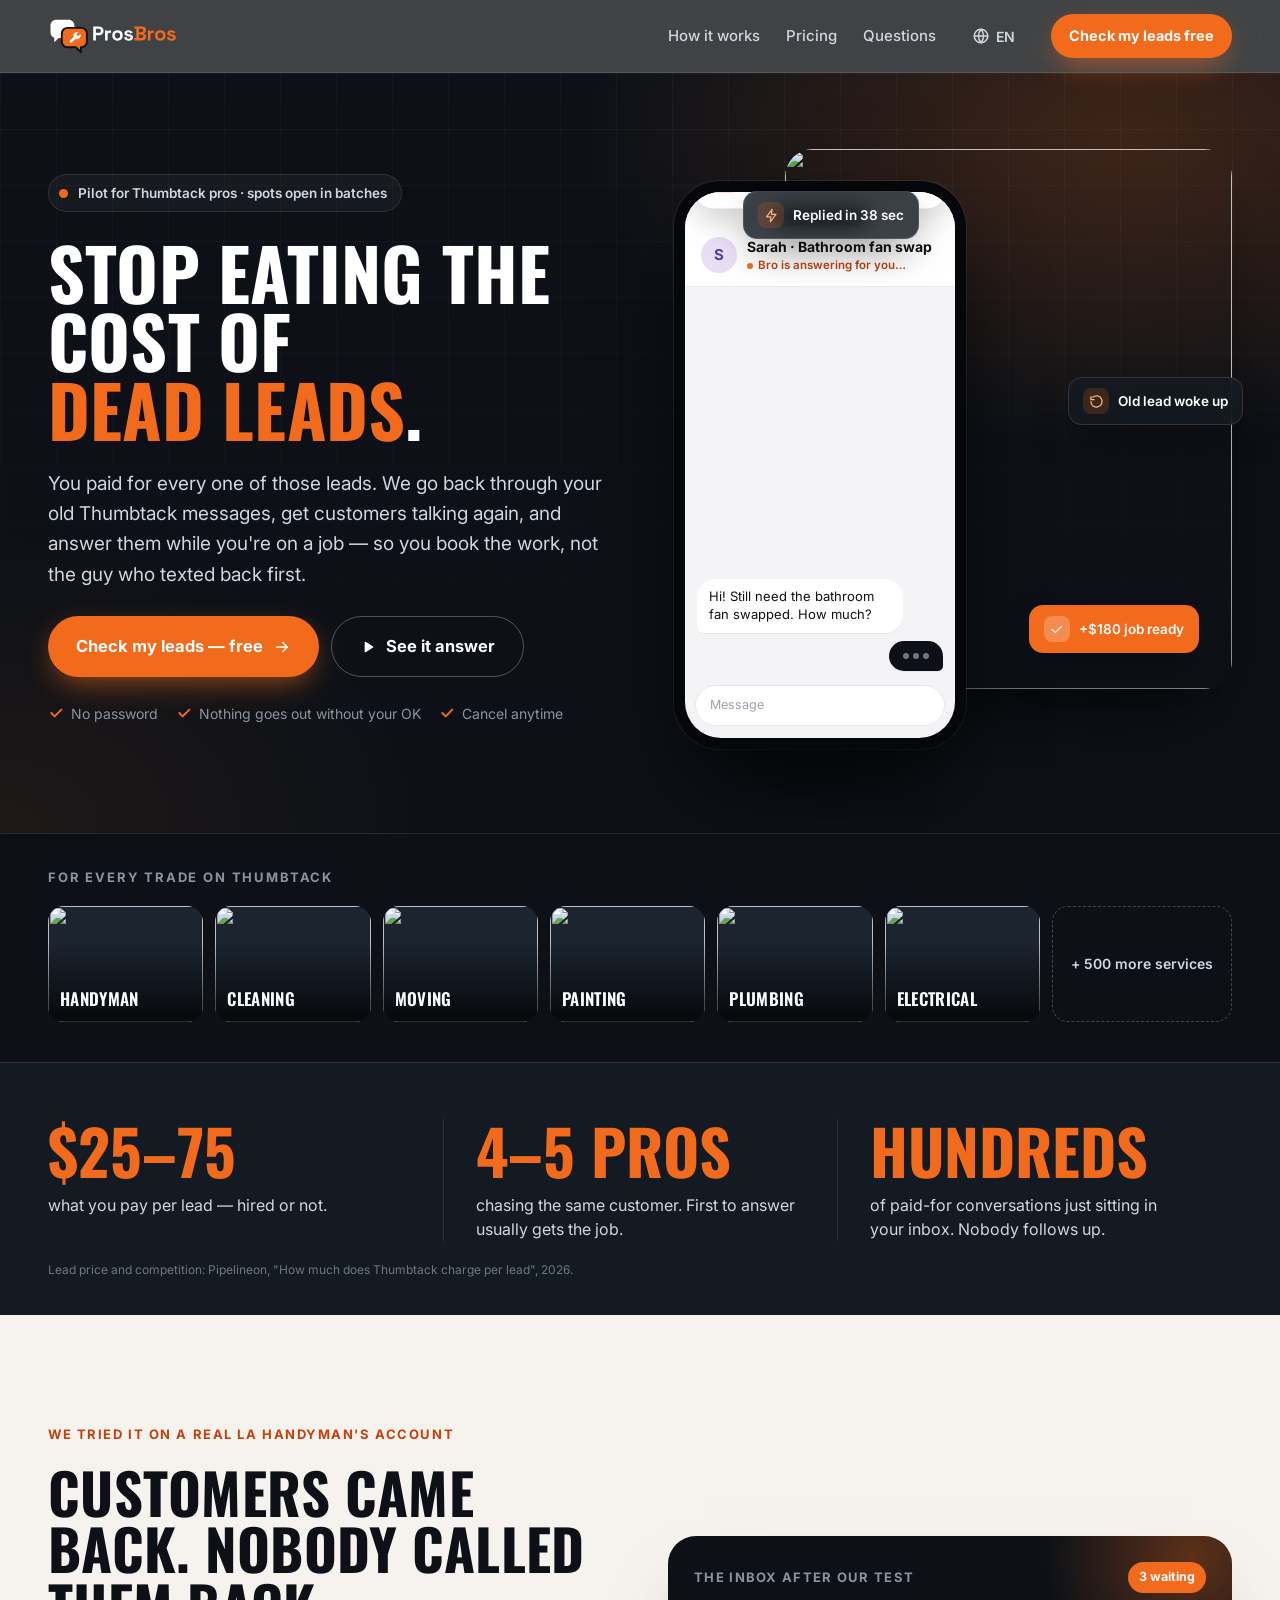
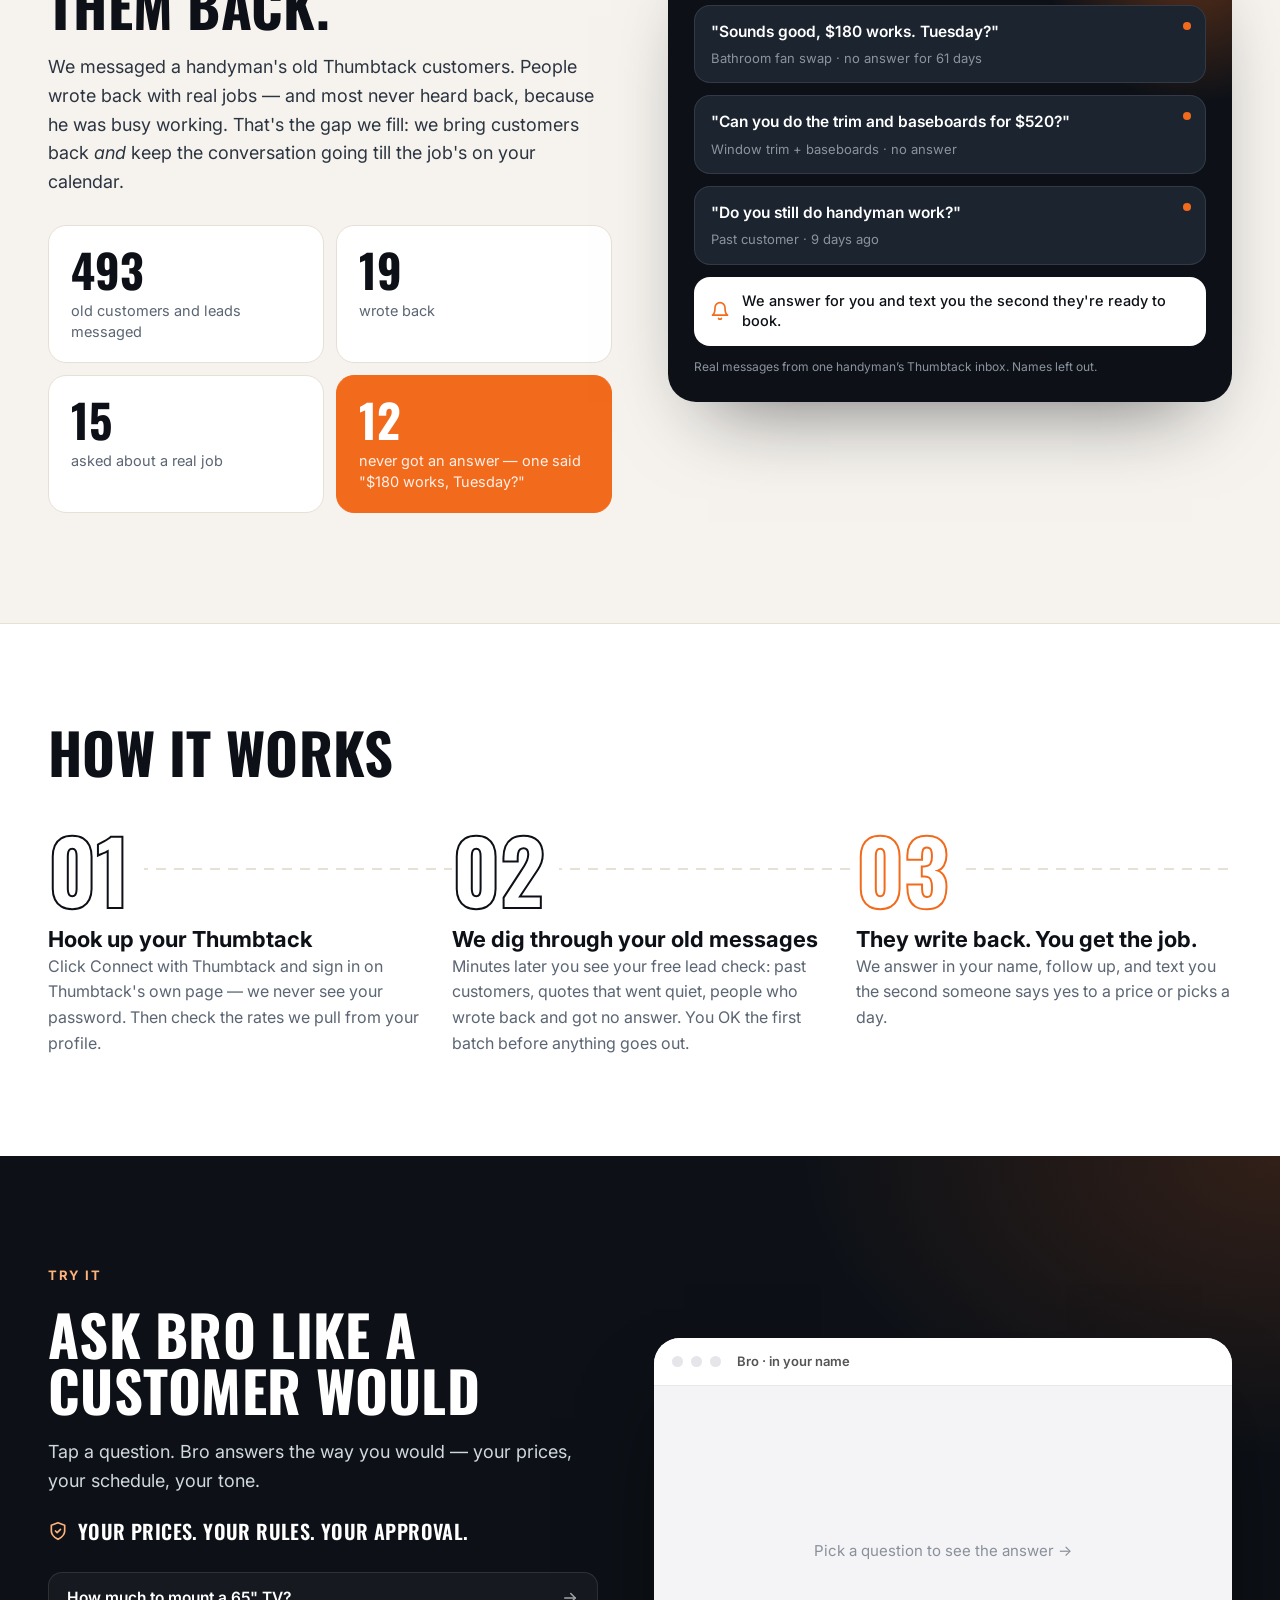
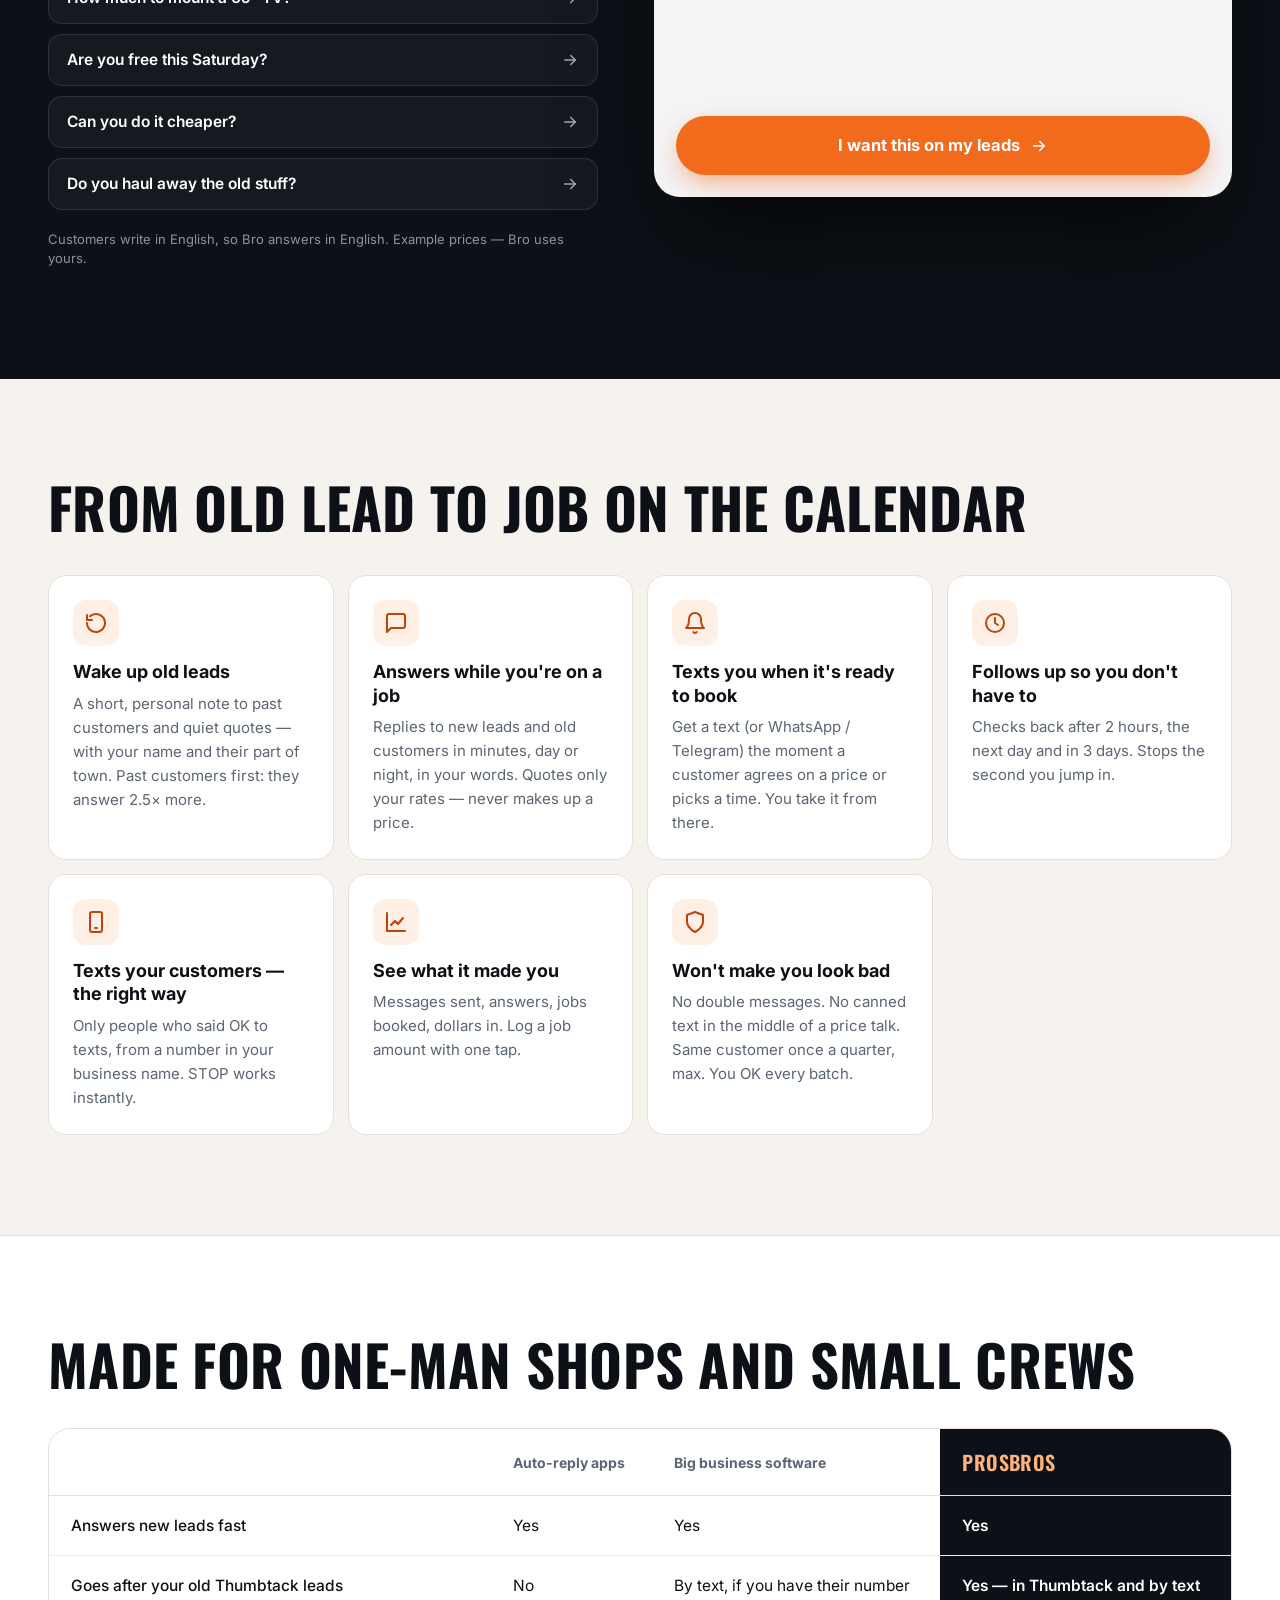
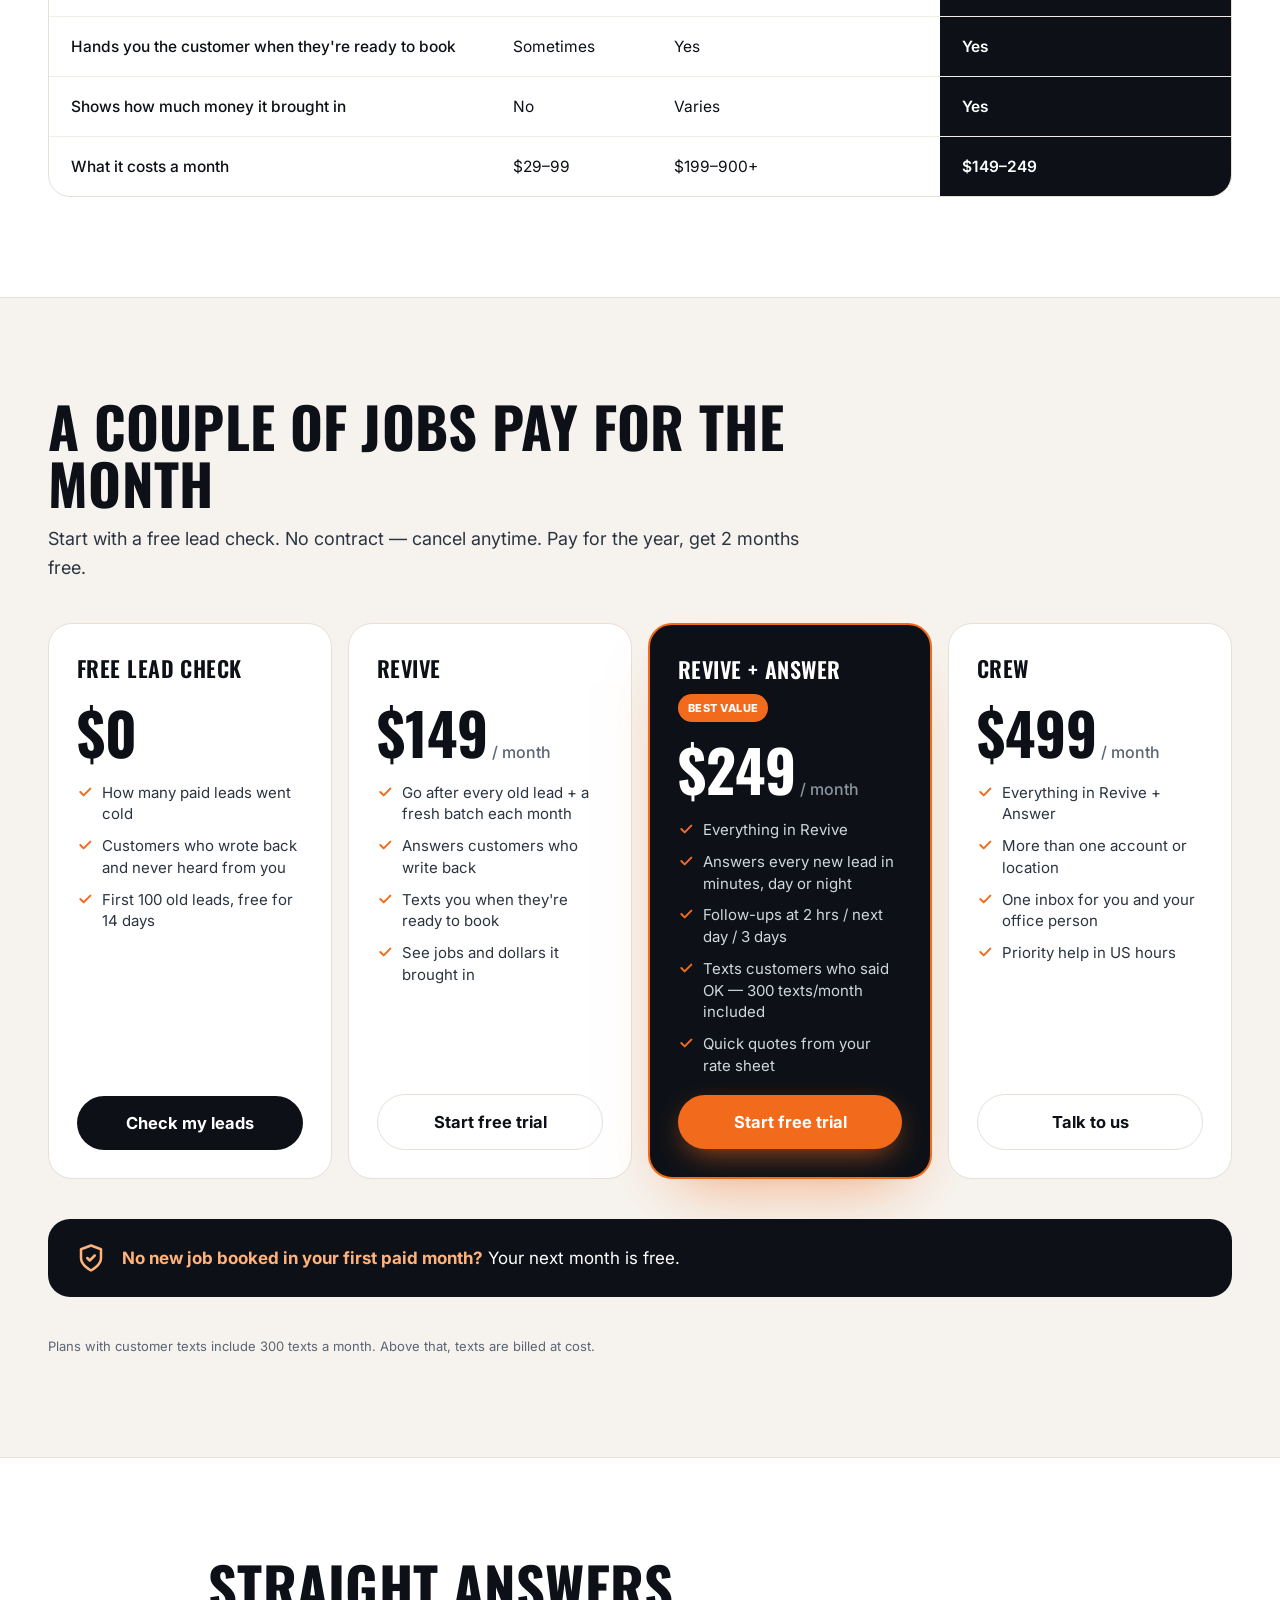
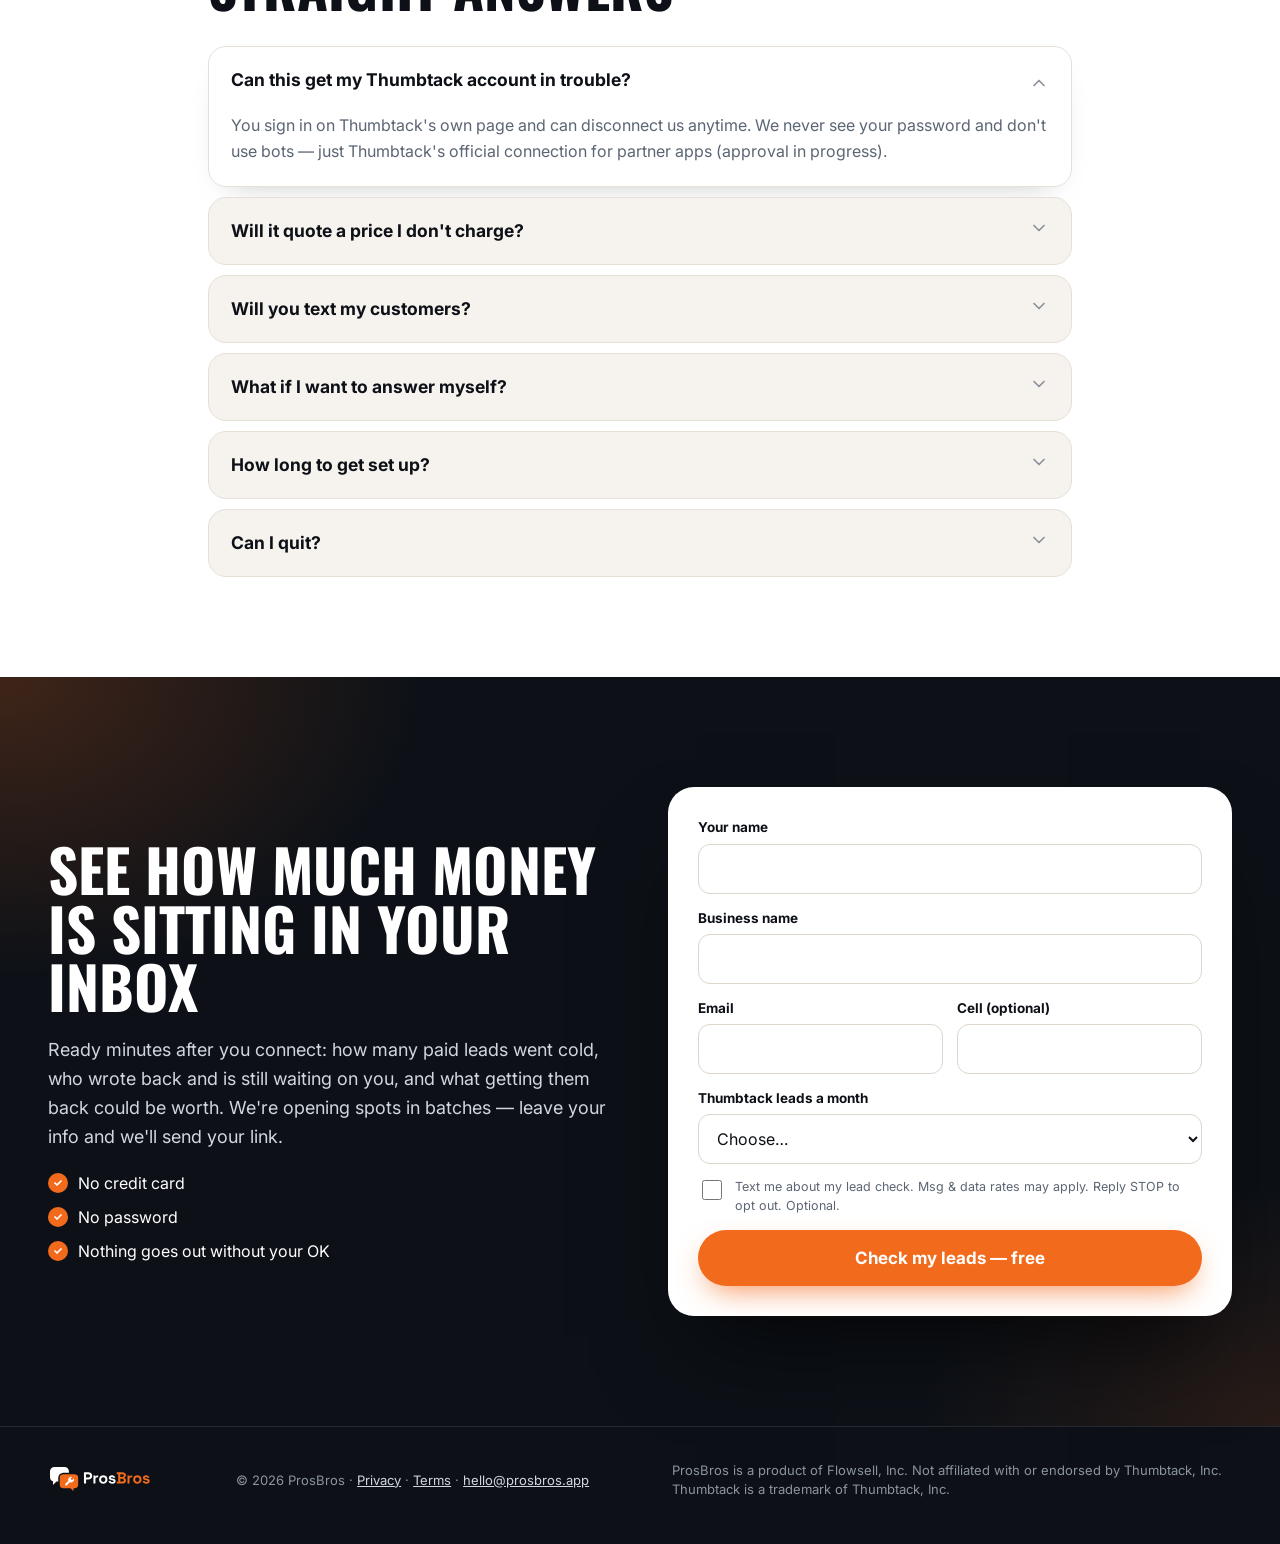
==== commit f9369c45: "Pricing: 300 texts/month included Co-Authored-By: Claude Opus 5.5 <noreply@anthropic.com> Claude-Ses" ====
--- a/index.html
+++ b/index.html
@@ -96,10 +96,10 @@
 <ul class="cmp-m"><li><p class="q2">Answers new leads fast</p><p class="us"><svg aria-hidden="true" width="16" height="16" viewBox="0 0 24 24" fill="none" stroke="#C2410C" stroke-width="2" stroke-linecap="round" stroke-linejoin="round"><path d="M5 12l5 5L20 7"/></svg><span>ProsBros: Yes</span></p><p class="oth">Auto-reply apps: Yes · Big business software: Yes</p></li><li><p class="q2">Goes after your old Thumbtack leads</p><p class="us"><svg aria-hidden="true" width="16" height="16" viewBox="0 0 24 24" fill="none" stroke="#C2410C" stroke-width="2" stroke-linecap="round" stroke-linejoin="round"><path d="M5 12l5 5L20 7"/></svg><span>ProsBros: Yes — in Thumbtack and by text</span></p><p class="oth">Auto-reply apps: No · Big business software: By text, if you have their number</p></li><li><p class="q2">Hands you the customer when they're ready to book</p><p class="us"><svg aria-hidden="true" width="16" height="16" viewBox="0 0 24 24" fill="none" stroke="#C2410C" stroke-width="2" stroke-linecap="round" stroke-linejoin="round"><path d="M5 12l5 5L20 7"/></svg><span>ProsBros: Yes</span></p><p class="oth">Auto-reply apps: Sometimes · Big business software: Yes</p></li><li><p class="q2">Shows how much money it brought in</p><p class="us"><svg aria-hidden="true" width="16" height="16" viewBox="0 0 24 24" fill="none" stroke="#C2410C" stroke-width="2" stroke-linecap="round" stroke-linejoin="round"><path d="M5 12l5 5L20 7"/></svg><span>ProsBros: Yes</span></p><p class="oth">Auto-reply apps: No · Big business software: Varies</p></li><li><p class="q2">What it costs a month</p><p class="us"><svg aria-hidden="true" width="16" height="16" viewBox="0 0 24 24" fill="none" stroke="#C2410C" stroke-width="2" stroke-linecap="round" stroke-linejoin="round"><path d="M5 12l5 5L20 7"/></svg><span>ProsBros: $149–249</span></p><p class="oth">Auto-reply apps: $29–99 · Big business software: $199–900+</p></li></ul></div></section>
 <section id="pricing" class="price"><div class="wrap">
 <div class="price-h rv"><h2 class="h2">A couple of jobs pay for the month</h2><p class="lead">Start with a free lead check. No contract — cancel anytime. Pay for the year, get 2 months free.</p></div>
-<div class="plans" id="plans"><div class="plan free rv"><div class="plan-h"><h3>Free lead check</h3></div><p><span class="amt">$0</span></p><ul><li>How many paid leads went cold</li><li>Customers who wrote back and never heard from you</li><li>First 100 old leads, free for 14 days</li></ul><a class="btn btn-ink" href="#audit">Check my leads</a></div><div class="plan plain rv d1"><div class="plan-h"><h3>Revive</h3></div><p><span class="amt">$149</span><span class="per"> / month</span></p><ul><li>Go after every old lead + a fresh batch each month</li><li>Answers customers who write back</li><li>Texts you when they're ready to book</li><li>See jobs and dollars it brought in</li></ul><a class="btn btn-line" href="#audit">Start free trial</a></div><div class="plan top rv d2" data-top><div class="plan-h"><h3>Revive + Answer</h3><span class="badge2">BEST VALUE</span></div><p><span class="amt">$249</span><span class="per"> / month</span></p><ul><li>Everything in Revive</li><li>Answers every new lead in minutes, day or night</li><li>Follow-ups at 2 hrs / next day / 3 days</li><li>Texts customers who said OK</li><li>Quick quotes from your rate sheet</li></ul><a class="btn btn-brand" href="#audit">Start free trial</a></div><div class="plan plain rv d3"><div class="plan-h"><h3>Crew</h3></div><p><span class="amt">$499</span><span class="per"> / month</span></p><ul><li>Everything in Revive + Answer</li><li>More than one account or location</li><li>One inbox for you and your office person</li><li>Priority help in US hours</li></ul><a class="btn btn-line" href="#audit">Talk to us</a></div></div>
+<div class="plans" id="plans"><div class="plan free rv"><div class="plan-h"><h3>Free lead check</h3></div><p><span class="amt">$0</span></p><ul><li>How many paid leads went cold</li><li>Customers who wrote back and never heard from you</li><li>First 100 old leads, free for 14 days</li></ul><a class="btn btn-ink" href="#audit">Check my leads</a></div><div class="plan plain rv d1"><div class="plan-h"><h3>Revive</h3></div><p><span class="amt">$149</span><span class="per"> / month</span></p><ul><li>Go after every old lead + a fresh batch each month</li><li>Answers customers who write back</li><li>Texts you when they're ready to book</li><li>See jobs and dollars it brought in</li></ul><a class="btn btn-line" href="#audit">Start free trial</a></div><div class="plan top rv d2" data-top><div class="plan-h"><h3>Revive + Answer</h3><span class="badge2">BEST VALUE</span></div><p><span class="amt">$249</span><span class="per"> / month</span></p><ul><li>Everything in Revive</li><li>Answers every new lead in minutes, day or night</li><li>Follow-ups at 2 hrs / next day / 3 days</li><li>Texts customers who said OK — 300 texts/month included</li><li>Quick quotes from your rate sheet</li></ul><a class="btn btn-brand" href="#audit">Start free trial</a></div><div class="plan plain rv d3"><div class="plan-h"><h3>Crew</h3></div><p><span class="amt">$499</span><span class="per"> / month</span></p><ul><li>Everything in Revive + Answer</li><li>More than one account or location</li><li>One inbox for you and your office person</li><li>Priority help in US hours</li></ul><a class="btn btn-line" href="#audit">Talk to us</a></div></div>
 <div class="swipe"><div class="dots" id="dots"><i></i><i></i><i></i><i></i></div></div>
 <div class="guar rv"><svg aria-hidden="true" width="30" height="30" viewBox="0 0 24 24" fill="none" stroke="#FFB27A" stroke-width="2" stroke-linecap="round" stroke-linejoin="round"><path d="M12 22s8-4 8-10V5l-8-3-8 3v7c0 6 8 10 8 10z"/><path d="M9 12l2 2 4-4"/></svg><p><strong>No new job booked in your first paid month?</strong> Your next month is free.</p></div>
-<p class="note">Texts over your monthly limit are billed at cost.</p>
+<p class="note">Plans with customer texts include 300 texts a month. Above that, texts are billed at cost.</p>
 </div></section>
 <section id="faq" class="faq"><div class="wrap"><h2 class="h2 rv">Straight answers</h2><div class="faq-l"><details class="qa" open><summary><h3>Can this get my Thumbtack account in trouble?</h3><span class="chev"><svg aria-hidden="true" width="20" height="20" viewBox="0 0 24 24" fill="none" stroke="#8A9099" stroke-width="2" stroke-linecap="round" stroke-linejoin="round"><path d="M6 9l6 6 6-6"/></svg></span></summary><p>You sign in on Thumbtack's own page and can disconnect us anytime. We never see your password and don't use bots — just Thumbtack's official connection for partner apps (approval in progress).</p></details><details class="qa"><summary><h3>Will it quote a price I don't charge?</h3><span class="chev"><svg aria-hidden="true" width="20" height="20" viewBox="0 0 24 24" fill="none" stroke="#8A9099" stroke-width="2" stroke-linecap="round" stroke-linejoin="round"><path d="M6 9l6 6 6-6"/></svg></span></summary><p>No. It only quotes the rates you give it. Custom work, discounts, scheduling — that comes to you.</p></details><details class="qa"><summary><h3>Will you text my customers?</h3><span class="chev"><svg aria-hidden="true" width="20" height="20" viewBox="0 0 24 24" fill="none" stroke="#8A9099" stroke-width="2" stroke-linecap="round" stroke-linejoin="round"><path d="M6 9l6 6 6-6"/></svg></span></summary><p>Only ones who said OK to texts, from a number in your business name. Every text says who it's from, and STOP works right away.</p></details><details class="qa"><summary><h3>What if I want to answer myself?</h3><span class="chev"><svg aria-hidden="true" width="20" height="20" viewBox="0 0 24 24" fill="none" stroke="#8A9099" stroke-width="2" stroke-linecap="round" stroke-linejoin="round"><path d="M6 9l6 6 6-6"/></svg></span></summary><p>Just answer. It backs off that customer the second you reply.</p></details><details class="qa"><summary><h3>How long to get set up?</h3><span class="chev"><svg aria-hidden="true" width="20" height="20" viewBox="0 0 24 24" fill="none" stroke="#8A9099" stroke-width="2" stroke-linecap="round" stroke-linejoin="round"><path d="M6 9l6 6 6-6"/></svg></span></summary><p>Once your pilot spot opens, about 10 minutes on your own: connect Thumbtack, check your rates, OK the first batch. Want a hand? Book a free 15-minute call.</p></details><details class="qa"><summary><h3>Can I quit?</h3><span class="chev"><svg aria-hidden="true" width="20" height="20" viewBox="0 0 24 24" fill="none" stroke="#8A9099" stroke-width="2" stroke-linecap="round" stroke-linejoin="round"><path d="M6 9l6 6 6-6"/></svg></span></summary><p>Anytime. No contract, no setup fee.</p></details></div></div></section>
 <section id="audit" class="audit"><div class="wrap">
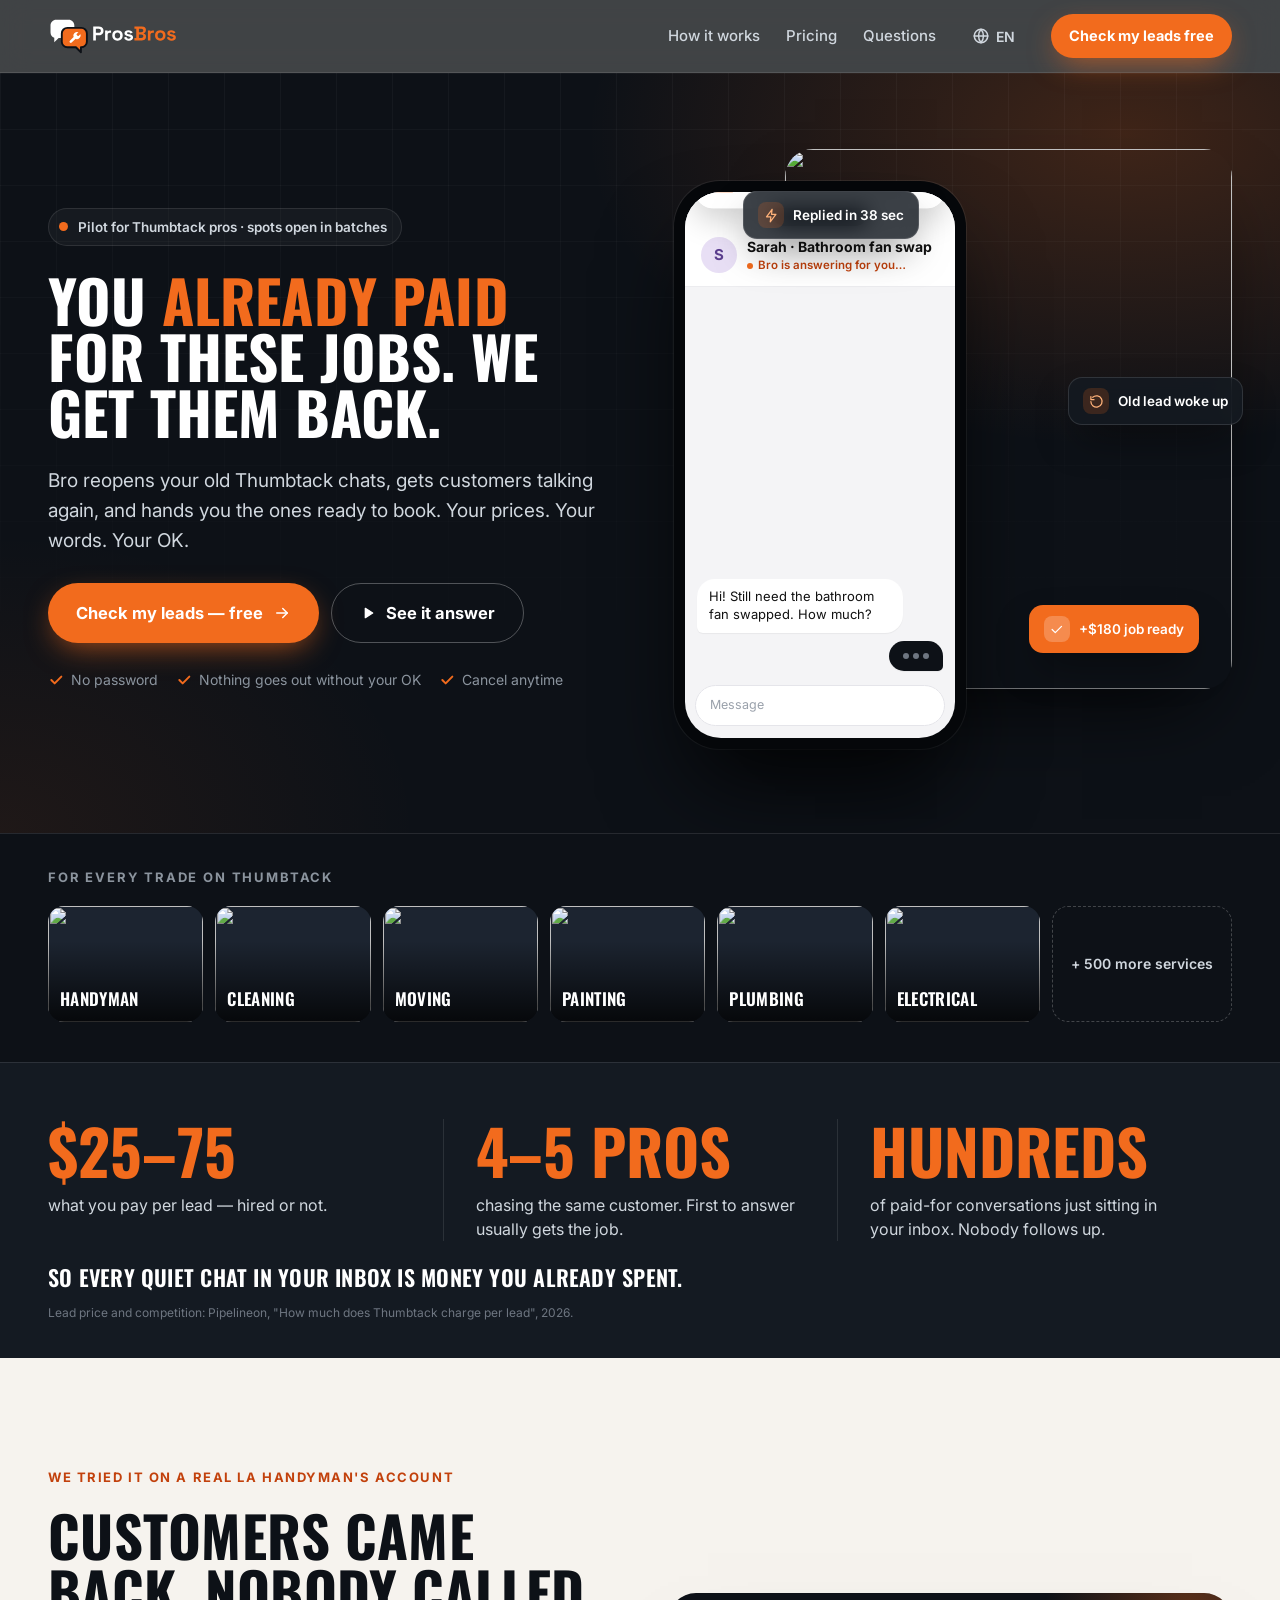
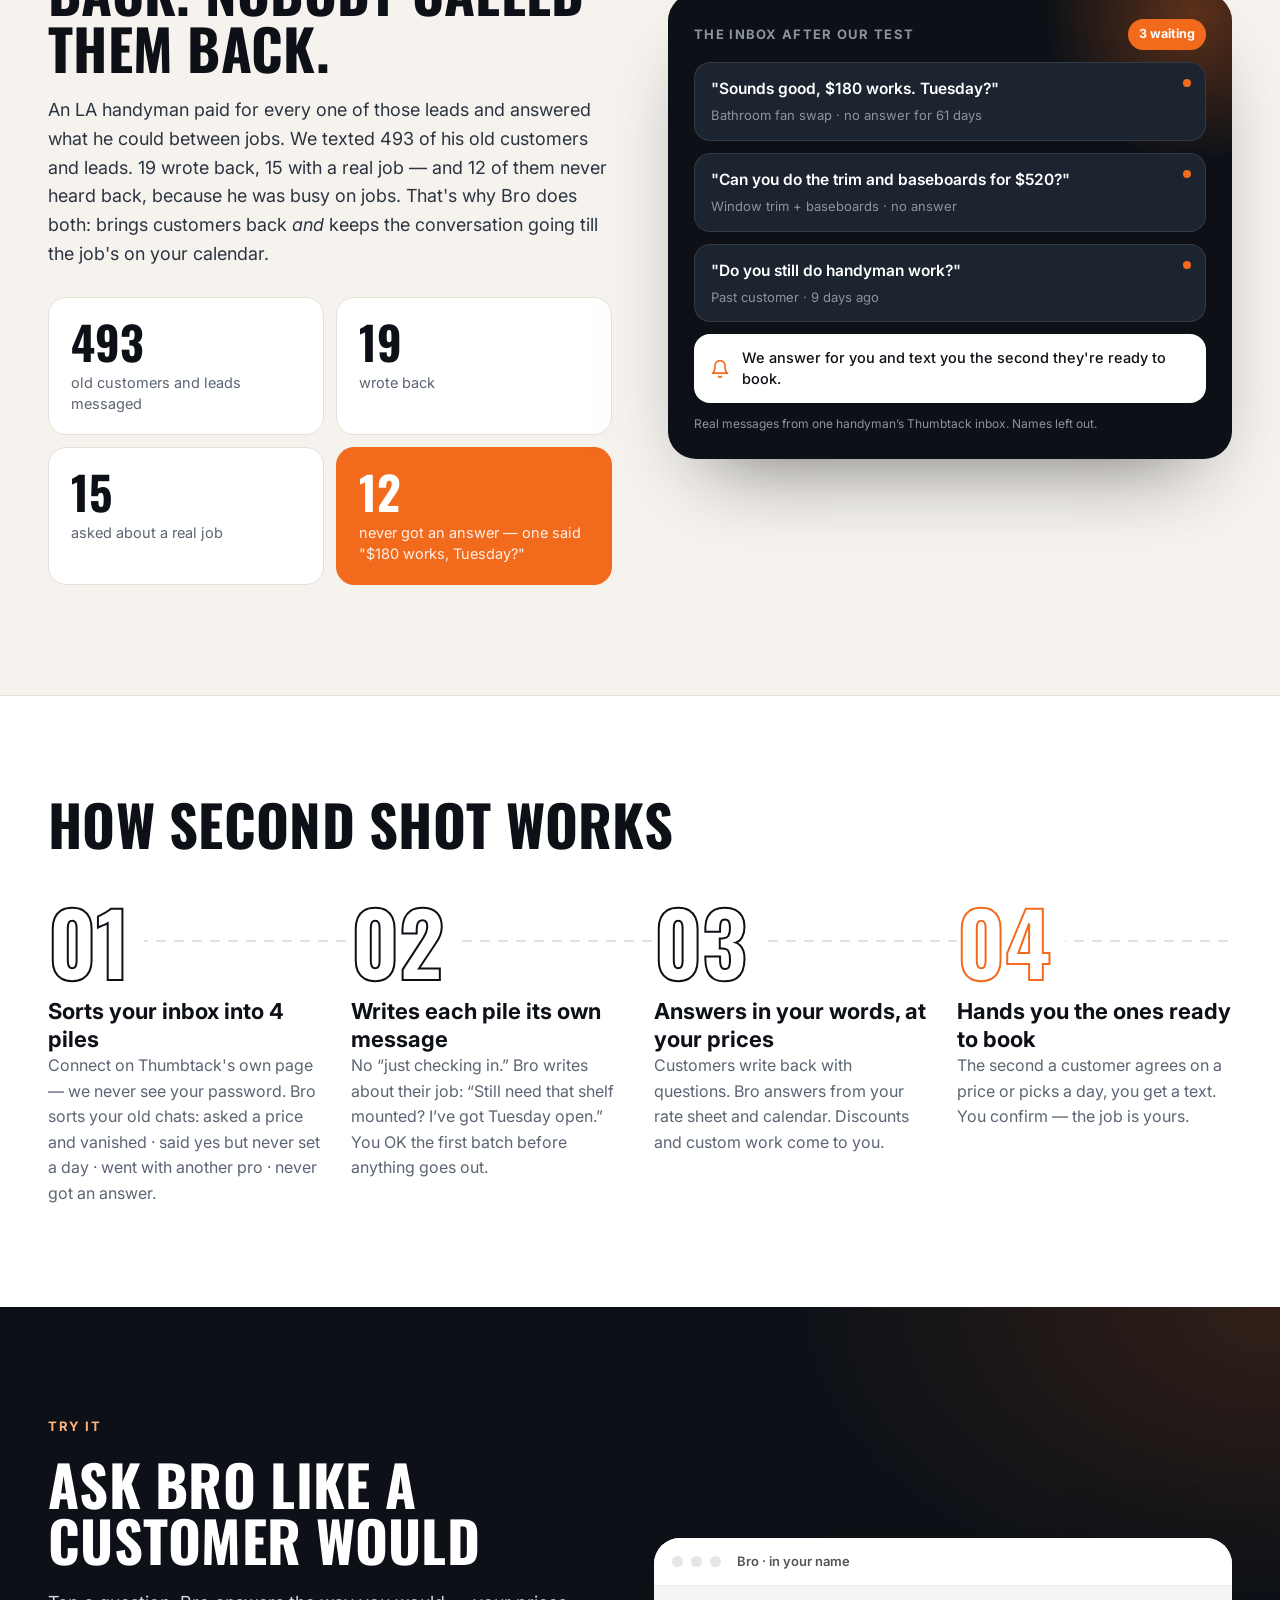
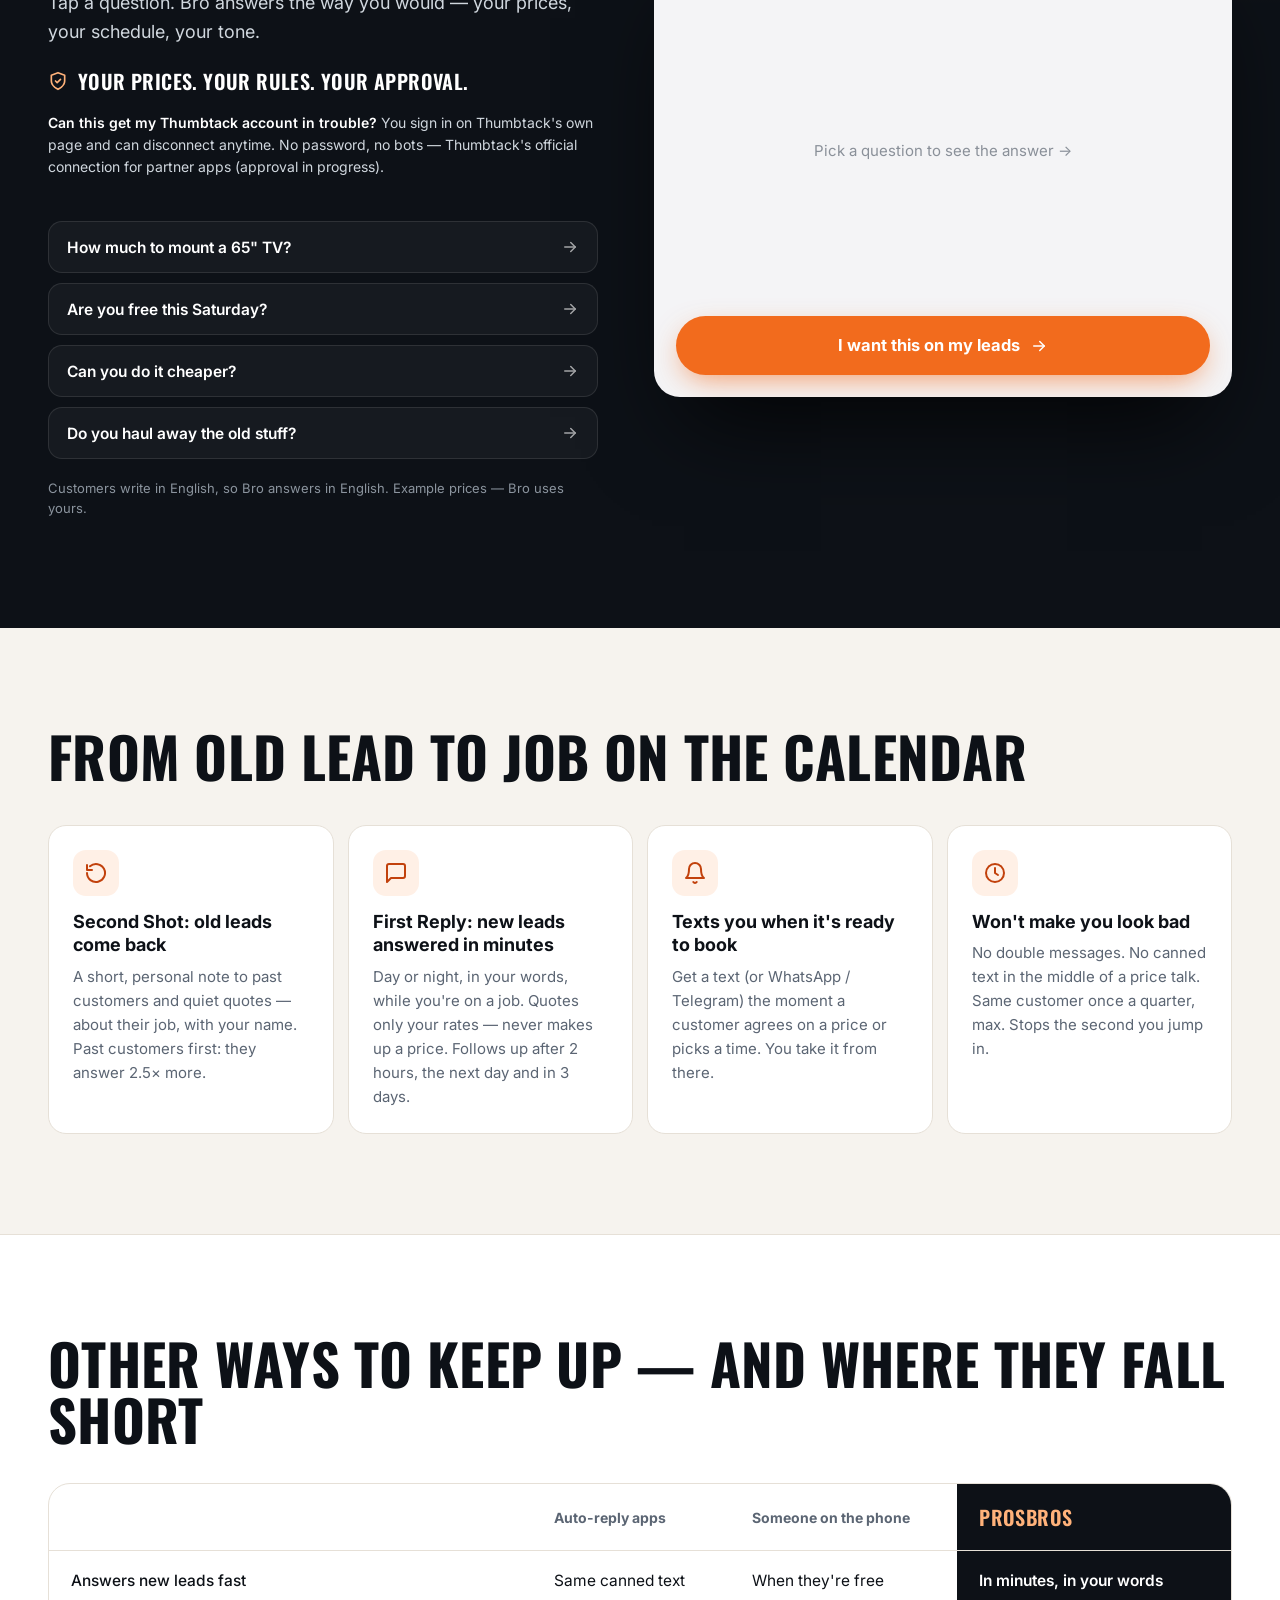
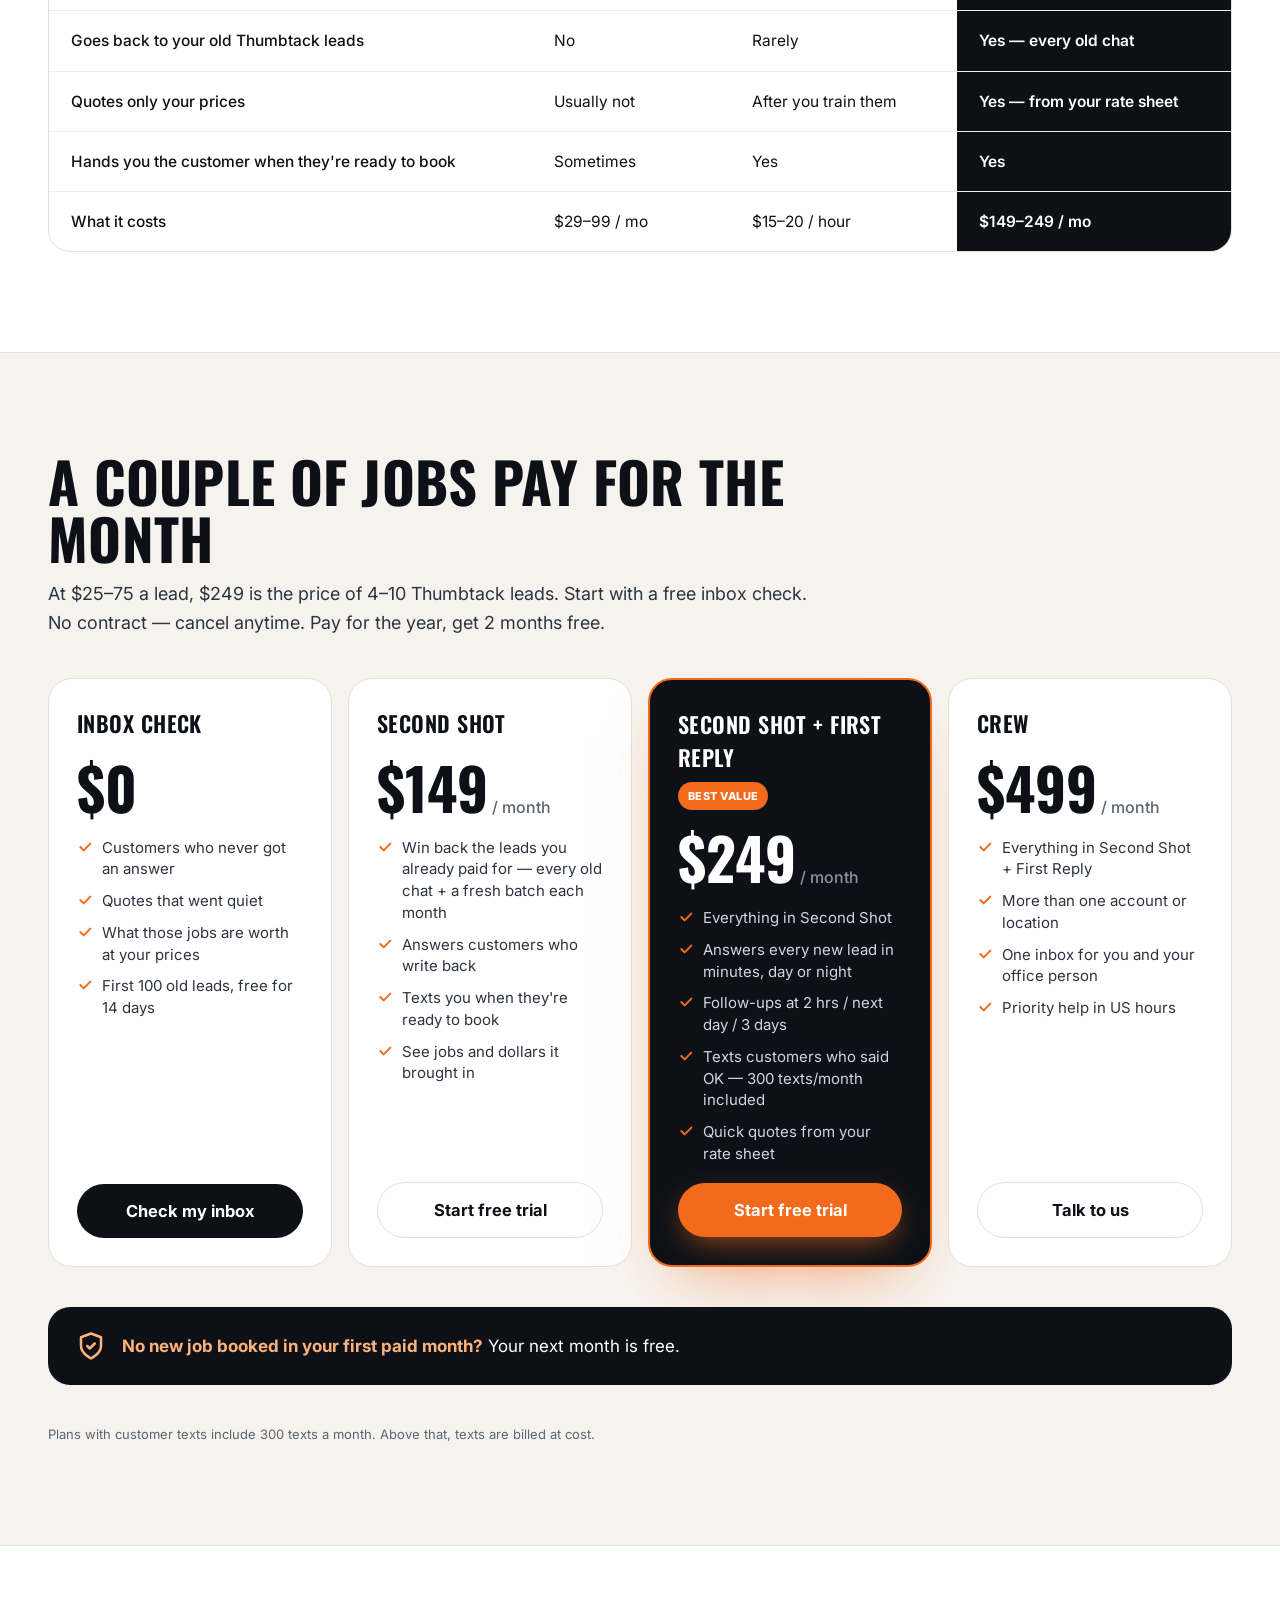
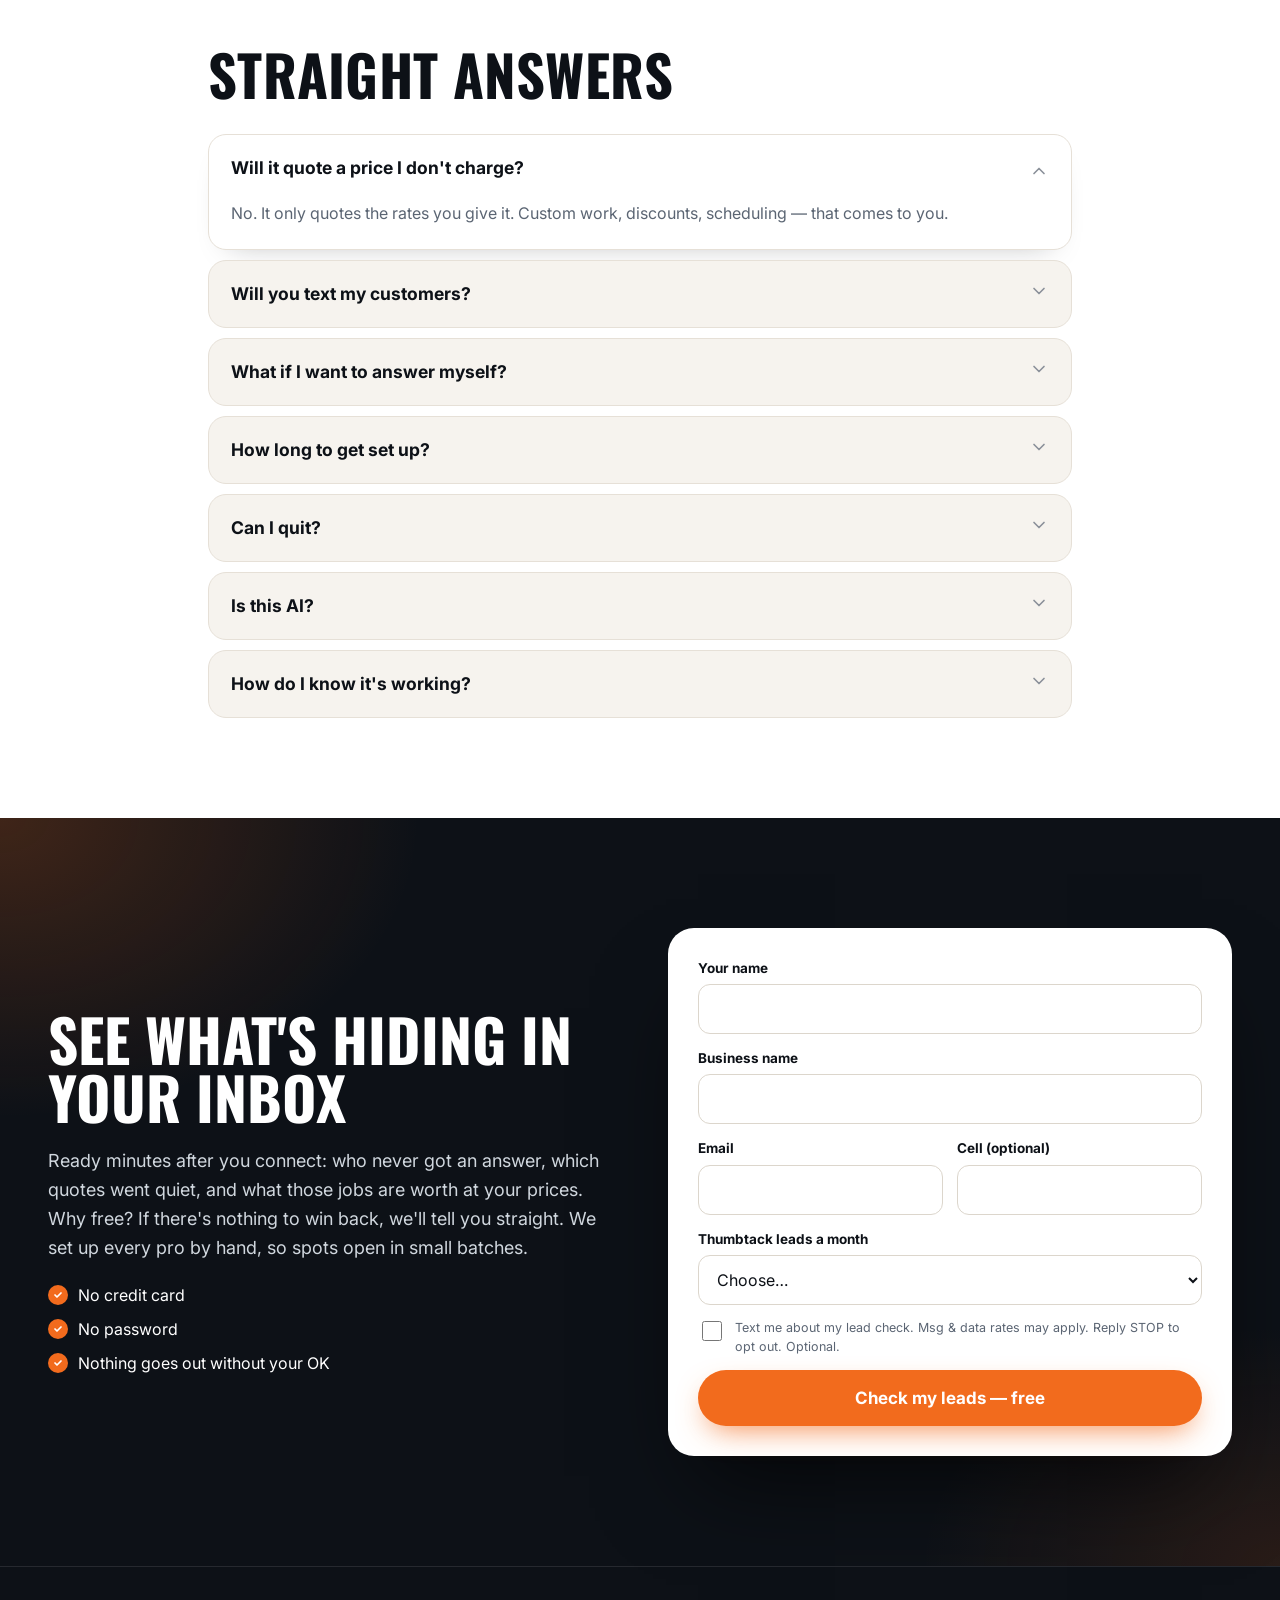
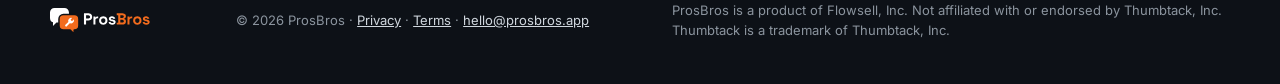
==== commit a810db37: "v3 copy: Second Shot positioning, story-led pilot, 4-step mechanism, safety next to demo, results-na" ====
--- a/index.html
+++ b/index.html
@@ -3,8 +3,8 @@
 <head>
 <meta charset="utf-8">
 <meta name="viewport" content="width=device-width, initial-scale=1, viewport-fit=cover">
-<title>ProsBros — Stop eating the cost of dead Thumbtack leads</title>
-<meta name="description" content="ProsBros wakes up your old Thumbtack leads and answers new ones in minutes while you're on a job. Built for handymen, cleaners, movers and other home-service pros.">
+<title>ProsBros — Get back the Thumbtack jobs you already paid for</title>
+<meta name="description" content="ProsBros goes back through your old Thumbtack chats, gets customers talking again and hands you the ones ready to book — your prices, your words, your OK. For handymen, cleaners, movers and other home-service pros.">
 <link rel="canonical" href="https://prosbros.app/">
 <link rel="alternate" hreflang="en" href="https://prosbros.app/">
 <link rel="alternate" hreflang="es" href="https://prosbros.app/es/">
@@ -22,29 +22,29 @@
 <meta property="og:locale:alternate" content="es_US">
 <meta property="og:locale:alternate" content="ru_RU">
 <meta property="og:locale:alternate" content="uk_UA">
-<meta property="og:title" content="ProsBros — Stop eating the cost of dead Thumbtack leads">
-<meta property="og:description" content="ProsBros wakes up your old Thumbtack leads and answers new ones in minutes while you're on a job. Built for handymen, cleaners, movers and other home-service pros.">
+<meta property="og:title" content="ProsBros — Get back the Thumbtack jobs you already paid for">
+<meta property="og:description" content="ProsBros goes back through your old Thumbtack chats, gets customers talking again and hands you the ones ready to book — your prices, your words, your OK. For handymen, cleaners, movers and other home-service pros.">
 <meta property="og:url" content="https://prosbros.app/">
 <meta property="og:image" content="https://prosbros.app/og-image.png">
 <meta property="og:image:width" content="1200">
 <meta property="og:image:height" content="630">
 <meta name="twitter:card" content="summary_large_image">
-<meta name="twitter:title" content="ProsBros — Stop eating the cost of dead Thumbtack leads">
-<meta name="twitter:description" content="ProsBros wakes up your old Thumbtack leads and answers new ones in minutes while you're on a job. Built for handymen, cleaners, movers and other home-service pros.">
+<meta name="twitter:title" content="ProsBros — Get back the Thumbtack jobs you already paid for">
+<meta name="twitter:description" content="ProsBros goes back through your old Thumbtack chats, gets customers talking again and hands you the ones ready to book — your prices, your words, your OK. For handymen, cleaners, movers and other home-service pros.">
 <meta name="twitter:image" content="https://prosbros.app/og-image.png">
 <link rel="preconnect" href="https://fonts.googleapis.com">
 <link rel="preconnect" href="https://fonts.gstatic.com" crossorigin>
 <link rel="preconnect" href="https://images.unsplash.com" crossorigin>
 <link rel="preload" as="image" href="https://images.unsplash.com/photo-1505798577917-a65157d3320a?auto=format&fit=crop&w=1100&q=70">
 <link rel="stylesheet" href="https://fonts.googleapis.com/css2?family=Inter:wght@400;500;600;700;800&family=Oswald:wght@500;600;700&display=swap">
-<link rel="stylesheet" href="/assets/site.css?v=2">
+<link rel="stylesheet" href="/assets/site.css?v=3">
 <script>(function(d){d.className+=' js fl';var done=function(){d.className=d.className.replace(' fl','');};if(document.fonts&&document.fonts.ready){document.fonts.ready.then(done);}setTimeout(done,900);})(document.documentElement);</script>
-<script type="application/ld+json">[{"@context": "https://schema.org", "@type": "Organization", "name": "ProsBros", "url": "https://prosbros.app", "logo": "https://prosbros.app/icon-512.png", "email": "hello@prosbros.app", "slogan": "Every Pro Needs a Bro", "parentOrganization": {"@type": "Organization", "name": "Flowsell, Inc."}}, {"@context": "https://schema.org", "@type": "SoftwareApplication", "name": "ProsBros", "url": "https://prosbros.app/", "inLanguage": "en", "applicationCategory": "BusinessApplication", "operatingSystem": "Web", "description": "ProsBros wakes up your old Thumbtack leads and answers new ones in minutes while you're on a job. Built for handymen, cleaners, movers and other home-service pros.", "offers": [{"@type": "Offer", "name": "Free lead check", "price": "0", "priceCurrency": "USD"}, {"@type": "Offer", "name": "Revive", "price": "149", "priceCurrency": "USD"}, {"@type": "Offer", "name": "Revive + Answer", "price": "249", "priceCurrency": "USD"}, {"@type": "Offer", "name": "Crew", "price": "499", "priceCurrency": "USD"}]}, {"@context": "https://schema.org", "@type": "FAQPage", "inLanguage": "en", "mainEntity": [{"@type": "Question", "name": "Can this get my Thumbtack account in trouble?", "acceptedAnswer": {"@type": "Answer", "text": "You sign in on Thumbtack's own page and can disconnect us anytime. We never see your password and don't use bots — just Thumbtack's official connection for partner apps (approval in progress)."}}, {"@type": "Question", "name": "Will it quote a price I don't charge?", "acceptedAnswer": {"@type": "Answer", "text": "No. It only quotes the rates you give it. Custom work, discounts, scheduling — that comes to you."}}, {"@type": "Question", "name": "Will you text my customers?", "acceptedAnswer": {"@type": "Answer", "text": "Only ones who said OK to texts, from a number in your business name. Every text says who it's from, and STOP works right away."}}, {"@type": "Question", "name": "What if I want to answer myself?", "acceptedAnswer": {"@type": "Answer", "text": "Just answer. It backs off that customer the second you reply."}}, {"@type": "Question", "name": "How long to get set up?", "acceptedAnswer": {"@type": "Answer", "text": "Once your pilot spot opens, about 10 minutes on your own: connect Thumbtack, check your rates, OK the first batch. Want a hand? Book a free 15-minute call."}}, {"@type": "Question", "name": "Can I quit?", "acceptedAnswer": {"@type": "Answer", "text": "Anytime. No contract, no setup fee."}}]}]</script>
+<script type="application/ld+json">[{"@context": "https://schema.org", "@type": "Organization", "name": "ProsBros", "url": "https://prosbros.app", "logo": "https://prosbros.app/icon-512.png", "email": "hello@prosbros.app", "slogan": "Every Pro Needs a Bro", "parentOrganization": {"@type": "Organization", "name": "Flowsell, Inc."}}, {"@context": "https://schema.org", "@type": "SoftwareApplication", "name": "ProsBros", "url": "https://prosbros.app/", "inLanguage": "en", "applicationCategory": "BusinessApplication", "operatingSystem": "Web", "description": "ProsBros goes back through your old Thumbtack chats, gets customers talking again and hands you the ones ready to book — your prices, your words, your OK. For handymen, cleaners, movers and other home-service pros.", "offers": [{"@type": "Offer", "name": "Inbox Check", "price": "0", "priceCurrency": "USD"}, {"@type": "Offer", "name": "Second Shot", "price": "149", "priceCurrency": "USD"}, {"@type": "Offer", "name": "Second Shot + First Reply", "price": "249", "priceCurrency": "USD"}, {"@type": "Offer", "name": "Crew", "price": "499", "priceCurrency": "USD"}]}, {"@context": "https://schema.org", "@type": "FAQPage", "inLanguage": "en", "mainEntity": [{"@type": "Question", "name": "Will it quote a price I don't charge?", "acceptedAnswer": {"@type": "Answer", "text": "No. It only quotes the rates you give it. Custom work, discounts, scheduling — that comes to you."}}, {"@type": "Question", "name": "Will you text my customers?", "acceptedAnswer": {"@type": "Answer", "text": "Only ones who said OK to texts, from a number in your business name. Every text says who it's from, and STOP works right away."}}, {"@type": "Question", "name": "What if I want to answer myself?", "acceptedAnswer": {"@type": "Answer", "text": "Just answer. It backs off that customer the second you reply."}}, {"@type": "Question", "name": "How long to get set up?", "acceptedAnswer": {"@type": "Answer", "text": "Once your pilot spot opens, about 10 minutes on your own: connect Thumbtack, check your rates, OK the first batch. Want a hand? Book a free 15-minute call."}}, {"@type": "Question", "name": "Can I quit?", "acceptedAnswer": {"@type": "Answer", "text": "Anytime. No contract, no setup fee."}}, {"@type": "Question", "name": "Is this AI?", "acceptedAnswer": {"@type": "Answer", "text": "Yes — Bro is software set up with your prices and rules. It writes in your name, and anything it isn't sure about comes to you."}}, {"@type": "Question", "name": "How do I know it's working?", "acceptedAnswer": {"@type": "Answer", "text": "You see messages sent, answers, jobs booked and dollars in. Log a job amount with one tap."}}]}]</script>
 <script>
 !function(t,e){var o,n,p,r;e.__SV||(window.posthog=e,e._i=[],e.init=function(i,s,a){function g(t,e){var o=e.split(".");2==o.length&&(t=t[o[0]],e=o[1]),t[e]=function(){t.push([e].concat(Array.prototype.slice.call(arguments,0)))}}(p=t.createElement("script")).type="text/javascript",p.crossOrigin="anonymous",p.async=!0,p.src=s.api_host.replace(".i.posthog.com","-assets.i.posthog.com")+"/static/array.js",(r=t.getElementsByTagName("script")[0]).parentNode.insertBefore(p,r);var u=e;for(void 0!==a?u=e[a]=[]:a="posthog",u.people=u.people||[],u.toString=function(t){var e="posthog";return"posthog"!==a&&(e+="."+a),t||(e+=" (stub)"),e},u.people.toString=function(){return u.toString(1)+".people (stub)"},o="init capture register register_once register_for_session unregister unregister_for_session getFeatureFlag getFeatureFlagPayload isFeatureEnabled reloadFeatureFlags updateEarlyAccessFeatureEnrollment getEarlyAccessFeatures on onFeatureFlags onSessionId getSurveys getActiveMatchingSurveys renderSurvey canRenderSurvey getNextSurveyStep identify setPersonProperties group resetGroups setPersonPropertiesForFlags resetPersonPropertiesForFlags setGroupPropertiesForFlags resetGroupPropertiesForFlags reset get_distinct_id getGroups get_session_id get_session_replay_url alias set_config startSessionRecording stopSessionRecording sessionRecordingStarted captureException loadToolbar get_property getSessionProperty createPersonProfile opt_in_capturing opt_out_capturing has_opted_in_capturing has_opted_out_capturing clear_opt_in_out_capturing debug".split(" "),n=0;n<o.length;n++)g(u,o[n]);e._i.push([i,s,a])},e.__SV=1)}(document,window.posthog||[]);
 posthog.init('phc_qAn2hvdsVW6jbmNr34Cai64jjH8Tg7cp7eCmxoNk42ak',{api_host:'https://us.i.posthog.com',person_profiles:'identified_only'});
 </script>
-<script>posthog.register({site_lang:'en',site_version:'v2'});</script>
+<script>posthog.register({site_lang:'en',site_version:'v3'});</script>
 </head>
 <body>
 <header class="hdr"><div class="wrap">
@@ -58,8 +58,8 @@
 <section id="top" class="hero dark"><div class="wrap">
 <div class="hero-l">
 <span class="badge rv"><span class="pulse"></span>Pilot for Thumbtack pros · spots open in batches</span>
-<h1 class="rv d1">Stop eating the cost of <span class="hl">dead leads</span>.</h1>
-<p class="sub rv d2">You paid for every one of those leads. We go back through your old Thumbtack messages, get customers talking again, and answer them while you're on a job — so you book the work, not the guy who texted back first.</p>
+<h1 class="rv d1">You <span class="hl">already paid</span> for these jobs. We get them back.</h1>
+<p class="sub rv d2">Bro reopens your old Thumbtack chats, gets customers talking again, and hands you the ones ready to book. Your prices. Your words. Your OK.</p>
 <div class="ctas rv d3"><a class="btn btn-brand" href="#audit" id="hero-cta">Check my leads — free <svg aria-hidden="true" width="18" height="18" viewBox="0 0 24 24" fill="none" stroke="#fff" stroke-width="2" stroke-linecap="round" stroke-linejoin="round"><path d="M5 12h14"/><path d="M13 6l6 6-6 6"/></svg></a><a class="btn btn-ghost" href="#demo"><svg aria-hidden="true" width="16" height="16" viewBox="0 0 24 24" fill="none" stroke="#fff" stroke-width="2" stroke-linecap="round" stroke-linejoin="round"><path d="M8 5v14l11-7z" fill="currentColor"/></svg> See it answer</a></div>
 <ul class="trust rv d3"><li>No password</li><li>Nothing goes out without your OK</li><li>Cancel anytime</li></ul>
 <div class="mproof"><span class="ic"><svg aria-hidden="true" width="18" height="18" viewBox="0 0 24 24" fill="none" stroke="#fff" stroke-width="2" stroke-linecap="round" stroke-linejoin="round"><rect x="3" y="5" width="18" height="16" rx="2"/><path d="M3 10h18M8 3v4M16 3v4"/></svg></span><div><b>Ready to book — confirm?</b><small>Sarah · $180 · Tue 9:00 AM</small></div><span class="tag"><svg aria-hidden="true" width="13" height="13" viewBox="0 0 24 24" fill="none" stroke="#FFB27A" stroke-width="2" stroke-linecap="round" stroke-linejoin="round"><path d="M13 2L4 14h7l-1 8 9-12h-7z"/></svg>Replied in 38 sec</span></div>
@@ -79,31 +79,31 @@
 </div>
 </div></section>
 <section class="trades"><div class="wrap"><h2>For every trade on Thumbtack</h2><ul class="tr-g"><li class="tr"><img src="https://images.unsplash.com/photo-1765518440022-10242cc86895?auto=format&fit=crop&w=420&q=70&h=300" alt="" loading="lazy" width="420" height="300"><span>Handyman</span></li><li class="tr"><img src="https://images.unsplash.com/photo-1686178827149-6d55c72d81df?auto=format&fit=crop&w=420&q=70&h=300" alt="" loading="lazy" width="420" height="300"><span>Cleaning</span></li><li class="tr"><img src="https://images.unsplash.com/photo-1694715669993-ea0022b470f7?auto=format&fit=crop&w=420&q=70&h=300" alt="" loading="lazy" width="420" height="300"><span>Moving</span></li><li class="tr"><img src="https://images.unsplash.com/photo-1717281234297-3def5ae3eee1?auto=format&fit=crop&w=420&q=70&h=300" alt="" loading="lazy" width="420" height="300"><span>Painting</span></li><li class="tr"><img src="https://images.unsplash.com/photo-1676210134188-4c05dd172f89?auto=format&fit=crop&w=420&q=70&h=300" alt="" loading="lazy" width="420" height="300"><span>Plumbing</span></li><li class="tr"><img src="https://images.unsplash.com/photo-1682345262055-8f95f3c513ea?auto=format&fit=crop&w=420&q=70&h=300" alt="" loading="lazy" width="420" height="300"><span>Electrical</span></li><li class="tr-more">+ 500 more services</li></ul></div></section>
-<section class="stats dark"><div class="wrap stats-g"><div class="stat rv"><p class="n">$25–75</p><p class="t">what you pay per lead — hired or not.</p></div><div class="stat rv d1"><p class="n">4–5 pros</p><p class="t">chasing the same customer. First to answer usually gets the job.</p></div><div class="stat rv d2"><p class="n">Hundreds</p><p class="t">of paid-for conversations just sitting in your inbox. Nobody follows up.</p></div></div><p class="wrap src">Lead price and competition: Pipelineon, "How much does Thumbtack charge per lead", 2026.</p></section>
+<section class="stats dark"><div class="wrap stats-g"><div class="stat rv"><p class="n">$25–75</p><p class="t">what you pay per lead — hired or not.</p></div><div class="stat rv d1"><p class="n">4–5 pros</p><p class="t">chasing the same customer. First to answer usually gets the job.</p></div><div class="stat rv d2"><p class="n">Hundreds</p><p class="t">of paid-for conversations just sitting in your inbox. Nobody follows up.</p></div></div><p class="wrap bridge">So every quiet chat in your inbox is money you already spent.</p><p class="wrap src">Lead price and competition: Pipelineon, "How much does Thumbtack charge per lead", 2026.</p></section>
 <section class="pilot"><div class="wrap">
-<div class="pilot-l rv"><p class="eyebrow">We tried it on a real LA handyman's account</p><h2 class="h2">Customers came back. Nobody called them back.</h2><p class="lead">We messaged a handyman's old Thumbtack customers. People wrote back with real jobs — and most never heard back, because he was busy working. That's the gap we fill: we bring customers back <em>and</em> keep the conversation going till the job's on your calendar.</p><div class="pilot-g"><div class="pc"><p class="n">493</p><p class="t">old customers and leads messaged</p></div><div class="pc"><p class="n">19</p><p class="t">wrote back</p></div><div class="pc"><p class="n">15</p><p class="t">asked about a real job</p></div><div class="pc hot"><p class="n">12</p><p class="t">never got an answer — one said "$180 works, Tuesday?"</p></div></div></div>
+<div class="pilot-l rv"><p class="eyebrow">We tried it on a real LA handyman's account</p><h2 class="h2">Customers came back. Nobody called them back.</h2><p class="lead">An LA handyman paid for every one of those leads and answered what he could between jobs. We texted 493 of his old customers and leads. 19 wrote back, 15 with a real job — and 12 of them never heard back, because he was busy on jobs. That's why Bro does both: brings customers back <em>and</em> keeps the conversation going till the job's on your calendar.</p><div class="pilot-g"><div class="pc"><p class="n">493</p><p class="t">old customers and leads messaged</p></div><div class="pc"><p class="n">19</p><p class="t">wrote back</p></div><div class="pc"><p class="n">15</p><p class="t">asked about a real job</p></div><div class="pc hot"><p class="n">12</p><p class="t">never got an answer — one said "$180 works, Tuesday?"</p></div></div></div>
 <div class="case rv d2"><div class="case-h"><p>The inbox after our test</p><span class="pill">3 waiting</span></div><div class="msg"><b>"Sounds good, $180 works. Tuesday?"</b><small>Bathroom fan swap · no answer for 61 days</small></div><div class="msg"><b>"Can you do the trim and baseboards for $520?"</b><small>Window trim + baseboards · no answer</small></div><div class="msg"><b>"Do you still do handyman work?"</b><small>Past customer · 9 days ago</small></div>
 <div class="bell"><svg aria-hidden="true" width="20" height="20" viewBox="0 0 24 24" fill="none" stroke="#F26B1D" stroke-width="2" stroke-linecap="round" stroke-linejoin="round"><path d="M18 8a6 6 0 0 0-12 0c0 7-3 9-3 9h18s-3-2-3-9"/><path d="M13.7 21a2 2 0 0 1-3.4 0"/></svg><p>We answer for you and text you the second they're ready to book.</p></div><p class="case-cap">Real messages from one handyman’s Thumbtack inbox. Names left out.</p></div>
 </div></section>
-<section id="how" class="how"><div class="wrap"><h2 class="h2 rv">How it works</h2><ol class="steps"><li class="step rv"><span class="num">01</span><div><h3>Hook up your Thumbtack</h3><p>Click Connect with Thumbtack and sign in on Thumbtack's own page — we never see your password. Then check the rates we pull from your profile.</p></div></li><li class="step rv d1"><span class="num">02</span><div><h3>We dig through your old messages</h3><p>Minutes later you see your free lead check: past customers, quotes that went quiet, people who wrote back and got no answer. You OK the first batch before anything goes out.</p></div></li><li class="step rv d2"><span class="num">03</span><div><h3>They write back. You get the job.</h3><p>We answer in your name, follow up, and text you the second someone says yes to a price or picks a day.</p></div></li></ol></div></section>
+<section id="how" class="how"><div class="wrap"><h2 class="h2 rv">How Second Shot works</h2><ol class="steps"><li class="step rv"><span class="num">01</span><div><h3>Sorts your inbox into 4 piles</h3><p>Connect on Thumbtack's own page — we never see your password. Bro sorts your old chats: asked a price and vanished · said yes but never set a day · went with another pro · never got an answer.</p></div></li><li class="step rv d1"><span class="num">02</span><div><h3>Writes each pile its own message</h3><p>No “just checking in.” Bro writes about their job: “Still need that shelf mounted? I’ve got Tuesday open.” You OK the first batch before anything goes out.</p></div></li><li class="step rv d2"><span class="num">03</span><div><h3>Answers in your words, at your prices</h3><p>Customers write back with questions. Bro answers from your rate sheet and calendar. Discounts and custom work come to you.</p></div></li><li class="step rv d3"><span class="num">04</span><div><h3>Hands you the ones ready to book</h3><p>The second a customer agrees on a price or picks a day, you get a text. You confirm — the job is yours.</p></div></li></ol></div></section>
 <section id="demo" class="demo dark"><div class="wrap">
-<div class="demo-l rv"><p class="eyebrow">Try it</p><h2 class="h2">Ask Bro like a customer would</h2><p class="lead">Tap a question. Bro answers the way you would — your prices, your schedule, your tone.</p><p class="ctrl"><svg aria-hidden="true" width="20" height="20" viewBox="0 0 24 24" fill="none" stroke="#FFB27A" stroke-width="2" stroke-linecap="round" stroke-linejoin="round"><path d="M12 22s8-4 8-10V5l-8-3-8 3v7c0 6 8 10 8 10z"/><path d="M9 12l2 2 4-4"/></svg>Your prices. Your rules. Your approval.</p><div class="qs" role="group"><button type="button" class="q" data-i="0" aria-pressed="false">How much to mount a 65&quot; TV?<svg aria-hidden="true" width="18" height="18" viewBox="0 0 24 24" fill="none" stroke="#fff" stroke-width="2" stroke-linecap="round" stroke-linejoin="round"><path d="M5 12h14"/><path d="M13 6l6 6-6 6"/></svg></button><button type="button" class="q" data-i="1" aria-pressed="false">Are you free this Saturday?<svg aria-hidden="true" width="18" height="18" viewBox="0 0 24 24" fill="none" stroke="#fff" stroke-width="2" stroke-linecap="round" stroke-linejoin="round"><path d="M5 12h14"/><path d="M13 6l6 6-6 6"/></svg></button><button type="button" class="q" data-i="2" aria-pressed="false">Can you do it cheaper?<svg aria-hidden="true" width="18" height="18" viewBox="0 0 24 24" fill="none" stroke="#fff" stroke-width="2" stroke-linecap="round" stroke-linejoin="round"><path d="M5 12h14"/><path d="M13 6l6 6-6 6"/></svg></button><button type="button" class="q" data-i="3" aria-pressed="false">Do you haul away the old stuff?<svg aria-hidden="true" width="18" height="18" viewBox="0 0 24 24" fill="none" stroke="#fff" stroke-width="2" stroke-linecap="round" stroke-linejoin="round"><path d="M5 12h14"/><path d="M13 6l6 6-6 6"/></svg></button></div><p class="demo-note">Customers write in English, so Bro answers in English. Example prices — Bro uses yours.</p></div>
+<div class="demo-l rv"><p class="eyebrow">Try it</p><h2 class="h2">Ask Bro like a customer would</h2><p class="lead">Tap a question. Bro answers the way you would — your prices, your schedule, your tone.</p><p class="ctrl"><svg aria-hidden="true" width="20" height="20" viewBox="0 0 24 24" fill="none" stroke="#FFB27A" stroke-width="2" stroke-linecap="round" stroke-linejoin="round"><path d="M12 22s8-4 8-10V5l-8-3-8 3v7c0 6 8 10 8 10z"/><path d="M9 12l2 2 4-4"/></svg>Your prices. Your rules. Your approval.</p><p class="safe"><b>Can this get my Thumbtack account in trouble?</b> You sign in on Thumbtack's own page and can disconnect anytime. No password, no bots — Thumbtack's official connection for partner apps (approval in progress).</p><div class="qs" role="group"><button type="button" class="q" data-i="0" aria-pressed="false">How much to mount a 65&quot; TV?<svg aria-hidden="true" width="18" height="18" viewBox="0 0 24 24" fill="none" stroke="#fff" stroke-width="2" stroke-linecap="round" stroke-linejoin="round"><path d="M5 12h14"/><path d="M13 6l6 6-6 6"/></svg></button><button type="button" class="q" data-i="1" aria-pressed="false">Are you free this Saturday?<svg aria-hidden="true" width="18" height="18" viewBox="0 0 24 24" fill="none" stroke="#fff" stroke-width="2" stroke-linecap="round" stroke-linejoin="round"><path d="M5 12h14"/><path d="M13 6l6 6-6 6"/></svg></button><button type="button" class="q" data-i="2" aria-pressed="false">Can you do it cheaper?<svg aria-hidden="true" width="18" height="18" viewBox="0 0 24 24" fill="none" stroke="#fff" stroke-width="2" stroke-linecap="round" stroke-linejoin="round"><path d="M5 12h14"/><path d="M13 6l6 6-6 6"/></svg></button><button type="button" class="q" data-i="3" aria-pressed="false">Do you haul away the old stuff?<svg aria-hidden="true" width="18" height="18" viewBox="0 0 24 24" fill="none" stroke="#fff" stroke-width="2" stroke-linecap="round" stroke-linejoin="round"><path d="M5 12h14"/><path d="M13 6l6 6-6 6"/></svg></button></div><p class="demo-note">Customers write in English, so Bro answers in English. Example prices — Bro uses yours.</p></div>
 <div class="win rv d2"><div class="win-h"><i></i><i></i><i></i><span>Bro · in your name</span></div><div class="log" id="log" aria-live="polite"><p class="empty">Pick a question to see the answer →</p></div><div class="win-cta"><a class="btn btn-brand" href="#audit">I want this on my leads <svg aria-hidden="true" width="18" height="18" viewBox="0 0 24 24" fill="none" stroke="#fff" stroke-width="2" stroke-linecap="round" stroke-linejoin="round"><path d="M5 12h14"/><path d="M13 6l6 6-6 6"/></svg></a></div></div>
 </div></section>
-<section class="feat"><div class="wrap"><h2 class="h2 rv">From old lead to job on the calendar</h2><p class="feat-hint">Tap any item for details</p><div class="feat-g"><div class="fi rv"><button type="button" class="fi-h" aria-expanded="false"><span class="ico"><svg aria-hidden="true" width="24" height="24" viewBox="0 0 24 24" fill="none" stroke="#C2410C" stroke-width="2" stroke-linecap="round" stroke-linejoin="round"><path d="M3 12a9 9 0 1 0 3-6.7"/><path d="M3 4v5h5"/></svg></span><h3>Wake up old leads</h3><span class="chev"><svg aria-hidden="true" width="20" height="20" viewBox="0 0 24 24" fill="none" stroke="#8A9099" stroke-width="2" stroke-linecap="round" stroke-linejoin="round"><path d="M6 9l6 6 6-6"/></svg></span></button><p>A short, personal note to past customers and quiet quotes — with your name and their part of town. Past customers first: they answer 2.5× more.</p></div><div class="fi rv d1"><button type="button" class="fi-h" aria-expanded="false"><span class="ico"><svg aria-hidden="true" width="24" height="24" viewBox="0 0 24 24" fill="none" stroke="#C2410C" stroke-width="2" stroke-linecap="round" stroke-linejoin="round"><path d="M21 15a2 2 0 0 1-2 2H7l-4 4V5a2 2 0 0 1 2-2h14a2 2 0 0 1 2 2z"/></svg></span><h3>Answers while you're on a job</h3><span class="chev"><svg aria-hidden="true" width="20" height="20" viewBox="0 0 24 24" fill="none" stroke="#8A9099" stroke-width="2" stroke-linecap="round" stroke-linejoin="round"><path d="M6 9l6 6 6-6"/></svg></span></button><p>Replies to new leads and old customers in minutes, day or night, in your words. Quotes only your rates — never makes up a price.</p></div><div class="fi rv d2"><button type="button" class="fi-h" aria-expanded="false"><span class="ico"><svg aria-hidden="true" width="24" height="24" viewBox="0 0 24 24" fill="none" stroke="#C2410C" stroke-width="2" stroke-linecap="round" stroke-linejoin="round"><path d="M18 8a6 6 0 0 0-12 0c0 7-3 9-3 9h18s-3-2-3-9"/><path d="M13.7 21a2 2 0 0 1-3.4 0"/></svg></span><h3>Texts you when it's ready to book</h3><span class="chev"><svg aria-hidden="true" width="20" height="20" viewBox="0 0 24 24" fill="none" stroke="#8A9099" stroke-width="2" stroke-linecap="round" stroke-linejoin="round"><path d="M6 9l6 6 6-6"/></svg></span></button><p>Get a text (or WhatsApp / Telegram) the moment a customer agrees on a price or picks a time. You take it from there.</p></div><div class="fi rv"><button type="button" class="fi-h" aria-expanded="false"><span class="ico"><svg aria-hidden="true" width="24" height="24" viewBox="0 0 24 24" fill="none" stroke="#C2410C" stroke-width="2" stroke-linecap="round" stroke-linejoin="round"><circle cx="12" cy="12" r="9"/><path d="M12 7v5l3 2"/></svg></span><h3>Follows up so you don't have to</h3><span class="chev"><svg aria-hidden="true" width="20" height="20" viewBox="0 0 24 24" fill="none" stroke="#8A9099" stroke-width="2" stroke-linecap="round" stroke-linejoin="round"><path d="M6 9l6 6 6-6"/></svg></span></button><p>Checks back after 2 hours, the next day and in 3 days. Stops the second you jump in.</p></div><div class="fi rv d1"><button type="button" class="fi-h" aria-expanded="false"><span class="ico"><svg aria-hidden="true" width="24" height="24" viewBox="0 0 24 24" fill="none" stroke="#C2410C" stroke-width="2" stroke-linecap="round" stroke-linejoin="round"><rect x="6" y="2" width="12" height="20" rx="2"/><path d="M11 18h2"/></svg></span><h3>Texts your customers — the right way</h3><span class="chev"><svg aria-hidden="true" width="20" height="20" viewBox="0 0 24 24" fill="none" stroke="#8A9099" stroke-width="2" stroke-linecap="round" stroke-linejoin="round"><path d="M6 9l6 6 6-6"/></svg></span></button><p>Only people who said OK to texts, from a number in your business name. STOP works instantly.</p></div><div class="fi rv d2"><button type="button" class="fi-h" aria-expanded="false"><span class="ico"><svg aria-hidden="true" width="24" height="24" viewBox="0 0 24 24" fill="none" stroke="#C2410C" stroke-width="2" stroke-linecap="round" stroke-linejoin="round"><path d="M3 3v18h18"/><path d="M7 15l4-4 3 3 5-6"/></svg></span><h3>See what it made you</h3><span class="chev"><svg aria-hidden="true" width="20" height="20" viewBox="0 0 24 24" fill="none" stroke="#8A9099" stroke-width="2" stroke-linecap="round" stroke-linejoin="round"><path d="M6 9l6 6 6-6"/></svg></span></button><p>Messages sent, answers, jobs booked, dollars in. Log a job amount with one tap.</p></div><div class="fi rv"><button type="button" class="fi-h" aria-expanded="false"><span class="ico"><svg aria-hidden="true" width="24" height="24" viewBox="0 0 24 24" fill="none" stroke="#C2410C" stroke-width="2" stroke-linecap="round" stroke-linejoin="round"><path d="M12 22s8-4 8-10V5l-8-3-8 3v7c0 6 8 10 8 10z"/></svg></span><h3>Won't make you look bad</h3><span class="chev"><svg aria-hidden="true" width="20" height="20" viewBox="0 0 24 24" fill="none" stroke="#8A9099" stroke-width="2" stroke-linecap="round" stroke-linejoin="round"><path d="M6 9l6 6 6-6"/></svg></span></button><p>No double messages. No canned text in the middle of a price talk. Same customer once a quarter, max. You OK every batch.</p></div></div></div></section>
-<section class="cmp"><div class="wrap"><h2 class="h2 rv">Made for one-man shops and small crews</h2>
-<div class="tbl rv"><table><thead><tr><th scope="col"></th><th scope="col">Auto-reply apps</th><th scope="col">Big business software</th><th scope="col" class="us">ProsBros</th></tr></thead><tbody><tr><th scope="row">Answers new leads fast</th><td>Yes</td><td>Yes</td><td class="us">Yes</td></tr><tr><th scope="row">Goes after your old Thumbtack leads</th><td>No</td><td>By text, if you have their number</td><td class="us">Yes — in Thumbtack and by text</td></tr><tr><th scope="row">Hands you the customer when they're ready to book</th><td>Sometimes</td><td>Yes</td><td class="us">Yes</td></tr><tr><th scope="row">Shows how much money it brought in</th><td>No</td><td>Varies</td><td class="us">Yes</td></tr><tr><th scope="row">What it costs a month</th><td>$29–99</td><td>$199–900+</td><td class="us">$149–249</td></tr></tbody></table></div>
-<ul class="cmp-m"><li><p class="q2">Answers new leads fast</p><p class="us"><svg aria-hidden="true" width="16" height="16" viewBox="0 0 24 24" fill="none" stroke="#C2410C" stroke-width="2" stroke-linecap="round" stroke-linejoin="round"><path d="M5 12l5 5L20 7"/></svg><span>ProsBros: Yes</span></p><p class="oth">Auto-reply apps: Yes · Big business software: Yes</p></li><li><p class="q2">Goes after your old Thumbtack leads</p><p class="us"><svg aria-hidden="true" width="16" height="16" viewBox="0 0 24 24" fill="none" stroke="#C2410C" stroke-width="2" stroke-linecap="round" stroke-linejoin="round"><path d="M5 12l5 5L20 7"/></svg><span>ProsBros: Yes — in Thumbtack and by text</span></p><p class="oth">Auto-reply apps: No · Big business software: By text, if you have their number</p></li><li><p class="q2">Hands you the customer when they're ready to book</p><p class="us"><svg aria-hidden="true" width="16" height="16" viewBox="0 0 24 24" fill="none" stroke="#C2410C" stroke-width="2" stroke-linecap="round" stroke-linejoin="round"><path d="M5 12l5 5L20 7"/></svg><span>ProsBros: Yes</span></p><p class="oth">Auto-reply apps: Sometimes · Big business software: Yes</p></li><li><p class="q2">Shows how much money it brought in</p><p class="us"><svg aria-hidden="true" width="16" height="16" viewBox="0 0 24 24" fill="none" stroke="#C2410C" stroke-width="2" stroke-linecap="round" stroke-linejoin="round"><path d="M5 12l5 5L20 7"/></svg><span>ProsBros: Yes</span></p><p class="oth">Auto-reply apps: No · Big business software: Varies</p></li><li><p class="q2">What it costs a month</p><p class="us"><svg aria-hidden="true" width="16" height="16" viewBox="0 0 24 24" fill="none" stroke="#C2410C" stroke-width="2" stroke-linecap="round" stroke-linejoin="round"><path d="M5 12l5 5L20 7"/></svg><span>ProsBros: $149–249</span></p><p class="oth">Auto-reply apps: $29–99 · Big business software: $199–900+</p></li></ul></div></section>
+<section class="feat"><div class="wrap"><h2 class="h2 rv">From old lead to job on the calendar</h2><p class="feat-hint">Tap any item for details</p><div class="feat-g"><div class="fi rv"><button type="button" class="fi-h" aria-expanded="false"><span class="ico"><svg aria-hidden="true" width="24" height="24" viewBox="0 0 24 24" fill="none" stroke="#C2410C" stroke-width="2" stroke-linecap="round" stroke-linejoin="round"><path d="M3 12a9 9 0 1 0 3-6.7"/><path d="M3 4v5h5"/></svg></span><h3>Second Shot: old leads come back</h3><span class="chev"><svg aria-hidden="true" width="20" height="20" viewBox="0 0 24 24" fill="none" stroke="#8A9099" stroke-width="2" stroke-linecap="round" stroke-linejoin="round"><path d="M6 9l6 6 6-6"/></svg></span></button><p>A short, personal note to past customers and quiet quotes — about their job, with your name. Past customers first: they answer 2.5× more.</p></div><div class="fi rv d1"><button type="button" class="fi-h" aria-expanded="false"><span class="ico"><svg aria-hidden="true" width="24" height="24" viewBox="0 0 24 24" fill="none" stroke="#C2410C" stroke-width="2" stroke-linecap="round" stroke-linejoin="round"><path d="M21 15a2 2 0 0 1-2 2H7l-4 4V5a2 2 0 0 1 2-2h14a2 2 0 0 1 2 2z"/></svg></span><h3>First Reply: new leads answered in minutes</h3><span class="chev"><svg aria-hidden="true" width="20" height="20" viewBox="0 0 24 24" fill="none" stroke="#8A9099" stroke-width="2" stroke-linecap="round" stroke-linejoin="round"><path d="M6 9l6 6 6-6"/></svg></span></button><p>Day or night, in your words, while you're on a job. Quotes only your rates — never makes up a price. Follows up after 2 hours, the next day and in 3 days.</p></div><div class="fi rv d2"><button type="button" class="fi-h" aria-expanded="false"><span class="ico"><svg aria-hidden="true" width="24" height="24" viewBox="0 0 24 24" fill="none" stroke="#C2410C" stroke-width="2" stroke-linecap="round" stroke-linejoin="round"><path d="M18 8a6 6 0 0 0-12 0c0 7-3 9-3 9h18s-3-2-3-9"/><path d="M13.7 21a2 2 0 0 1-3.4 0"/></svg></span><h3>Texts you when it's ready to book</h3><span class="chev"><svg aria-hidden="true" width="20" height="20" viewBox="0 0 24 24" fill="none" stroke="#8A9099" stroke-width="2" stroke-linecap="round" stroke-linejoin="round"><path d="M6 9l6 6 6-6"/></svg></span></button><p>Get a text (or WhatsApp / Telegram) the moment a customer agrees on a price or picks a time. You take it from there.</p></div><div class="fi rv"><button type="button" class="fi-h" aria-expanded="false"><span class="ico"><svg aria-hidden="true" width="24" height="24" viewBox="0 0 24 24" fill="none" stroke="#C2410C" stroke-width="2" stroke-linecap="round" stroke-linejoin="round"><circle cx="12" cy="12" r="9"/><path d="M12 7v5l3 2"/></svg></span><h3>Won't make you look bad</h3><span class="chev"><svg aria-hidden="true" width="20" height="20" viewBox="0 0 24 24" fill="none" stroke="#8A9099" stroke-width="2" stroke-linecap="round" stroke-linejoin="round"><path d="M6 9l6 6 6-6"/></svg></span></button><p>No double messages. No canned text in the middle of a price talk. Same customer once a quarter, max. Stops the second you jump in.</p></div></div></div></section>
+<section class="cmp"><div class="wrap"><h2 class="h2 rv">Other ways to keep up — and where they fall short</h2>
+<div class="tbl rv"><table><thead><tr><th scope="col"></th><th scope="col">Auto-reply apps</th><th scope="col">Someone on the phone</th><th scope="col" class="us">ProsBros</th></tr></thead><tbody><tr><th scope="row">Answers new leads fast</th><td>Same canned text</td><td>When they're free</td><td class="us">In minutes, in your words</td></tr><tr><th scope="row">Goes back to your old Thumbtack leads</th><td>No</td><td>Rarely</td><td class="us">Yes — every old chat</td></tr><tr><th scope="row">Quotes only your prices</th><td>Usually not</td><td>After you train them</td><td class="us">Yes — from your rate sheet</td></tr><tr><th scope="row">Hands you the customer when they're ready to book</th><td>Sometimes</td><td>Yes</td><td class="us">Yes</td></tr><tr><th scope="row">What it costs</th><td>$29–99 / mo</td><td>$15–20 / hour</td><td class="us">$149–249 / mo</td></tr></tbody></table></div>
+<ul class="cmp-m"><li><p class="q2">Answers new leads fast</p><p class="us"><svg aria-hidden="true" width="16" height="16" viewBox="0 0 24 24" fill="none" stroke="#C2410C" stroke-width="2" stroke-linecap="round" stroke-linejoin="round"><path d="M5 12l5 5L20 7"/></svg><span>ProsBros: In minutes, in your words</span></p><p class="oth">Auto-reply apps: Same canned text · Someone on the phone: When they're free</p></li><li><p class="q2">Goes back to your old Thumbtack leads</p><p class="us"><svg aria-hidden="true" width="16" height="16" viewBox="0 0 24 24" fill="none" stroke="#C2410C" stroke-width="2" stroke-linecap="round" stroke-linejoin="round"><path d="M5 12l5 5L20 7"/></svg><span>ProsBros: Yes — every old chat</span></p><p class="oth">Auto-reply apps: No · Someone on the phone: Rarely</p></li><li><p class="q2">Quotes only your prices</p><p class="us"><svg aria-hidden="true" width="16" height="16" viewBox="0 0 24 24" fill="none" stroke="#C2410C" stroke-width="2" stroke-linecap="round" stroke-linejoin="round"><path d="M5 12l5 5L20 7"/></svg><span>ProsBros: Yes — from your rate sheet</span></p><p class="oth">Auto-reply apps: Usually not · Someone on the phone: After you train them</p></li><li><p class="q2">Hands you the customer when they're ready to book</p><p class="us"><svg aria-hidden="true" width="16" height="16" viewBox="0 0 24 24" fill="none" stroke="#C2410C" stroke-width="2" stroke-linecap="round" stroke-linejoin="round"><path d="M5 12l5 5L20 7"/></svg><span>ProsBros: Yes</span></p><p class="oth">Auto-reply apps: Sometimes · Someone on the phone: Yes</p></li><li><p class="q2">What it costs</p><p class="us"><svg aria-hidden="true" width="16" height="16" viewBox="0 0 24 24" fill="none" stroke="#C2410C" stroke-width="2" stroke-linecap="round" stroke-linejoin="round"><path d="M5 12l5 5L20 7"/></svg><span>ProsBros: $149–249 / mo</span></p><p class="oth">Auto-reply apps: $29–99 / mo · Someone on the phone: $15–20 / hour</p></li></ul></div></section>
 <section id="pricing" class="price"><div class="wrap">
-<div class="price-h rv"><h2 class="h2">A couple of jobs pay for the month</h2><p class="lead">Start with a free lead check. No contract — cancel anytime. Pay for the year, get 2 months free.</p></div>
-<div class="plans" id="plans"><div class="plan free rv"><div class="plan-h"><h3>Free lead check</h3></div><p><span class="amt">$0</span></p><ul><li>How many paid leads went cold</li><li>Customers who wrote back and never heard from you</li><li>First 100 old leads, free for 14 days</li></ul><a class="btn btn-ink" href="#audit">Check my leads</a></div><div class="plan plain rv d1"><div class="plan-h"><h3>Revive</h3></div><p><span class="amt">$149</span><span class="per"> / month</span></p><ul><li>Go after every old lead + a fresh batch each month</li><li>Answers customers who write back</li><li>Texts you when they're ready to book</li><li>See jobs and dollars it brought in</li></ul><a class="btn btn-line" href="#audit">Start free trial</a></div><div class="plan top rv d2" data-top><div class="plan-h"><h3>Revive + Answer</h3><span class="badge2">BEST VALUE</span></div><p><span class="amt">$249</span><span class="per"> / month</span></p><ul><li>Everything in Revive</li><li>Answers every new lead in minutes, day or night</li><li>Follow-ups at 2 hrs / next day / 3 days</li><li>Texts customers who said OK — 300 texts/month included</li><li>Quick quotes from your rate sheet</li></ul><a class="btn btn-brand" href="#audit">Start free trial</a></div><div class="plan plain rv d3"><div class="plan-h"><h3>Crew</h3></div><p><span class="amt">$499</span><span class="per"> / month</span></p><ul><li>Everything in Revive + Answer</li><li>More than one account or location</li><li>One inbox for you and your office person</li><li>Priority help in US hours</li></ul><a class="btn btn-line" href="#audit">Talk to us</a></div></div>
+<div class="price-h rv"><h2 class="h2">A couple of jobs pay for the month</h2><p class="lead">At $25–75 a lead, $249 is the price of 4–10 Thumbtack leads. Start with a free inbox check. No contract — cancel anytime. Pay for the year, get 2 months free.</p></div>
+<div class="plans" id="plans"><div class="plan free rv"><div class="plan-h"><h3>Inbox Check</h3></div><p><span class="amt">$0</span></p><ul><li>Customers who never got an answer</li><li>Quotes that went quiet</li><li>What those jobs are worth at your prices</li><li>First 100 old leads, free for 14 days</li></ul><a class="btn btn-ink" href="#audit">Check my inbox</a></div><div class="plan plain rv d1"><div class="plan-h"><h3>Second Shot</h3></div><p><span class="amt">$149</span><span class="per"> / month</span></p><ul><li>Win back the leads you already paid for — every old chat + a fresh batch each month</li><li>Answers customers who write back</li><li>Texts you when they're ready to book</li><li>See jobs and dollars it brought in</li></ul><a class="btn btn-line" href="#audit">Start free trial</a></div><div class="plan top rv d2" data-top><div class="plan-h"><h3>Second Shot + First Reply</h3><span class="badge2">BEST VALUE</span></div><p><span class="amt">$249</span><span class="per"> / month</span></p><ul><li>Everything in Second Shot</li><li>Answers every new lead in minutes, day or night</li><li>Follow-ups at 2 hrs / next day / 3 days</li><li>Texts customers who said OK — 300 texts/month included</li><li>Quick quotes from your rate sheet</li></ul><a class="btn btn-brand" href="#audit">Start free trial</a></div><div class="plan plain rv d3"><div class="plan-h"><h3>Crew</h3></div><p><span class="amt">$499</span><span class="per"> / month</span></p><ul><li>Everything in Second Shot + First Reply</li><li>More than one account or location</li><li>One inbox for you and your office person</li><li>Priority help in US hours</li></ul><a class="btn btn-line" href="#audit">Talk to us</a></div></div>
 <div class="swipe"><div class="dots" id="dots"><i></i><i></i><i></i><i></i></div></div>
 <div class="guar rv"><svg aria-hidden="true" width="30" height="30" viewBox="0 0 24 24" fill="none" stroke="#FFB27A" stroke-width="2" stroke-linecap="round" stroke-linejoin="round"><path d="M12 22s8-4 8-10V5l-8-3-8 3v7c0 6 8 10 8 10z"/><path d="M9 12l2 2 4-4"/></svg><p><strong>No new job booked in your first paid month?</strong> Your next month is free.</p></div>
 <p class="note">Plans with customer texts include 300 texts a month. Above that, texts are billed at cost.</p>
 </div></section>
-<section id="faq" class="faq"><div class="wrap"><h2 class="h2 rv">Straight answers</h2><div class="faq-l"><details class="qa" open><summary><h3>Can this get my Thumbtack account in trouble?</h3><span class="chev"><svg aria-hidden="true" width="20" height="20" viewBox="0 0 24 24" fill="none" stroke="#8A9099" stroke-width="2" stroke-linecap="round" stroke-linejoin="round"><path d="M6 9l6 6 6-6"/></svg></span></summary><p>You sign in on Thumbtack's own page and can disconnect us anytime. We never see your password and don't use bots — just Thumbtack's official connection for partner apps (approval in progress).</p></details><details class="qa"><summary><h3>Will it quote a price I don't charge?</h3><span class="chev"><svg aria-hidden="true" width="20" height="20" viewBox="0 0 24 24" fill="none" stroke="#8A9099" stroke-width="2" stroke-linecap="round" stroke-linejoin="round"><path d="M6 9l6 6 6-6"/></svg></span></summary><p>No. It only quotes the rates you give it. Custom work, discounts, scheduling — that comes to you.</p></details><details class="qa"><summary><h3>Will you text my customers?</h3><span class="chev"><svg aria-hidden="true" width="20" height="20" viewBox="0 0 24 24" fill="none" stroke="#8A9099" stroke-width="2" stroke-linecap="round" stroke-linejoin="round"><path d="M6 9l6 6 6-6"/></svg></span></summary><p>Only ones who said OK to texts, from a number in your business name. Every text says who it's from, and STOP works right away.</p></details><details class="qa"><summary><h3>What if I want to answer myself?</h3><span class="chev"><svg aria-hidden="true" width="20" height="20" viewBox="0 0 24 24" fill="none" stroke="#8A9099" stroke-width="2" stroke-linecap="round" stroke-linejoin="round"><path d="M6 9l6 6 6-6"/></svg></span></summary><p>Just answer. It backs off that customer the second you reply.</p></details><details class="qa"><summary><h3>How long to get set up?</h3><span class="chev"><svg aria-hidden="true" width="20" height="20" viewBox="0 0 24 24" fill="none" stroke="#8A9099" stroke-width="2" stroke-linecap="round" stroke-linejoin="round"><path d="M6 9l6 6 6-6"/></svg></span></summary><p>Once your pilot spot opens, about 10 minutes on your own: connect Thumbtack, check your rates, OK the first batch. Want a hand? Book a free 15-minute call.</p></details><details class="qa"><summary><h3>Can I quit?</h3><span class="chev"><svg aria-hidden="true" width="20" height="20" viewBox="0 0 24 24" fill="none" stroke="#8A9099" stroke-width="2" stroke-linecap="round" stroke-linejoin="round"><path d="M6 9l6 6 6-6"/></svg></span></summary><p>Anytime. No contract, no setup fee.</p></details></div></div></section>
+<section id="faq" class="faq"><div class="wrap"><h2 class="h2 rv">Straight answers</h2><div class="faq-l"><details class="qa" open><summary><h3>Will it quote a price I don't charge?</h3><span class="chev"><svg aria-hidden="true" width="20" height="20" viewBox="0 0 24 24" fill="none" stroke="#8A9099" stroke-width="2" stroke-linecap="round" stroke-linejoin="round"><path d="M6 9l6 6 6-6"/></svg></span></summary><p>No. It only quotes the rates you give it. Custom work, discounts, scheduling — that comes to you.</p></details><details class="qa"><summary><h3>Will you text my customers?</h3><span class="chev"><svg aria-hidden="true" width="20" height="20" viewBox="0 0 24 24" fill="none" stroke="#8A9099" stroke-width="2" stroke-linecap="round" stroke-linejoin="round"><path d="M6 9l6 6 6-6"/></svg></span></summary><p>Only ones who said OK to texts, from a number in your business name. Every text says who it's from, and STOP works right away.</p></details><details class="qa"><summary><h3>What if I want to answer myself?</h3><span class="chev"><svg aria-hidden="true" width="20" height="20" viewBox="0 0 24 24" fill="none" stroke="#8A9099" stroke-width="2" stroke-linecap="round" stroke-linejoin="round"><path d="M6 9l6 6 6-6"/></svg></span></summary><p>Just answer. It backs off that customer the second you reply.</p></details><details class="qa"><summary><h3>How long to get set up?</h3><span class="chev"><svg aria-hidden="true" width="20" height="20" viewBox="0 0 24 24" fill="none" stroke="#8A9099" stroke-width="2" stroke-linecap="round" stroke-linejoin="round"><path d="M6 9l6 6 6-6"/></svg></span></summary><p>Once your pilot spot opens, about 10 minutes on your own: connect Thumbtack, check your rates, OK the first batch. Want a hand? Book a free 15-minute call.</p></details><details class="qa"><summary><h3>Can I quit?</h3><span class="chev"><svg aria-hidden="true" width="20" height="20" viewBox="0 0 24 24" fill="none" stroke="#8A9099" stroke-width="2" stroke-linecap="round" stroke-linejoin="round"><path d="M6 9l6 6 6-6"/></svg></span></summary><p>Anytime. No contract, no setup fee.</p></details><details class="qa"><summary><h3>Is this AI?</h3><span class="chev"><svg aria-hidden="true" width="20" height="20" viewBox="0 0 24 24" fill="none" stroke="#8A9099" stroke-width="2" stroke-linecap="round" stroke-linejoin="round"><path d="M6 9l6 6 6-6"/></svg></span></summary><p>Yes — Bro is software set up with your prices and rules. It writes in your name, and anything it isn't sure about comes to you.</p></details><details class="qa"><summary><h3>How do I know it's working?</h3><span class="chev"><svg aria-hidden="true" width="20" height="20" viewBox="0 0 24 24" fill="none" stroke="#8A9099" stroke-width="2" stroke-linecap="round" stroke-linejoin="round"><path d="M6 9l6 6 6-6"/></svg></span></summary><p>You see messages sent, answers, jobs booked and dollars in. Log a job amount with one tap.</p></details></div></div></section>
 <section id="audit" class="audit"><div class="wrap">
-<div class="audit-l rv"><h2>See how much money is sitting in your inbox</h2><p>Ready minutes after you connect: how many paid leads went cold, who wrote back and is still waiting on you, and what getting them back could be worth. We're opening spots in batches — leave your info and we'll send your link.</p><ul><li>No credit card</li><li>No password</li><li>Nothing goes out without your OK</li></ul></div>
+<div class="audit-l rv"><h2>See what's hiding in your inbox</h2><p>Ready minutes after you connect: who never got an answer, which quotes went quiet, and what those jobs are worth at your prices. Why free? If there's nothing to win back, we'll tell you straight. We set up every pro by hand, so spots open in small batches.</p><ul><li>No credit card</li><li>No password</li><li>Nothing goes out without your OK</li></ul></div>
 <form id="waitlist" class="rv d2" aria-label="Check my leads — free" data-done="Got it!">
 <div class="f"><label for="f-name">Your name</label><input id="f-name" name="name" type="text" required autocomplete="name"></div>
 <div class="f"><label for="f-biz">Business name</label><input id="f-biz" name="business" type="text" autocomplete="organization"></div>
@@ -126,6 +126,21 @@
 <script>window.SIGNUP_URL='https://script.google.com/macros/s/AKfycbztYv8yAHyx6XuHL0YxAkPHzfOkV-wTxPOzFWAAKcNIBzgt4GQ1XJ9VNIGehiwFCas/exec';</script>
 <script>
 (function(){
+// referral: ?ref=<code> is remembered on this device, shown as a banner for known partners, and sent with the signup
+var PARTNERS={eduard:{n:'Eduard',b:'HandyGurus, Los Angeles'}};
+var RT={en:'{n} ({b}) invited you: 14 days free + founding price $99/mo for life. First 20 pros only, until Dec 31.',
+ru:'Вас пригласил {n} ({b}): 14 дней бесплатно + цена основателя $99/мес навсегда. Только первые 20 мастеров, до 31 декабря.',
+es:'{n} ({b}) te invitó: 14 días gratis + precio de fundador $99/mes de por vida. Solo los primeros 20 pros, hasta el 31 de diciembre.',
+uk:'Вас запросив {n} ({b}): 14 днів безкоштовно + ціна засновника $99/міс назавжди. Лише перші 20 майстрів, до 31 грудня.'};
+var ref=null;
+try{var m=location.search.match(/[?&]ref=([a-z0-9_-]{2,32})/i);if(m){ref=m[1].toLowerCase();try{localStorage.setItem('pb_ref',ref);}catch(e){}}else{try{ref=localStorage.getItem('pb_ref');}catch(e){}}}catch(e){}
+window.PB_REF=ref;
+if(ref){
+ try{posthog.register({ref:ref});}catch(e){}
+ document.querySelectorAll('.lang a').forEach(function(a){try{var u=new URL(a.getAttribute('href'),location.href);u.searchParams.set('ref',ref);a.setAttribute('href',u.pathname+u.search);}catch(e){}});
+ var P=PARTNERS[ref];
+ if(P){var lg=(document.documentElement.lang||'en').slice(0,2),bn=document.createElement('div');bn.className='refbar';bn.setAttribute('role','note');bn.textContent=(RT[lg]||RT.en).replace('{n}',P.n).replace('{b}',P.b);document.body.insertBefore(bn,document.body.firstChild);}
+}
 var reduce=window.matchMedia('(prefers-reduced-motion: reduce)').matches;
 var mq=window.matchMedia('(max-width:760px)');
 // reveal on scroll
@@ -169,7 +184,7 @@
 // waitlist
 var f=document.getElementById('waitlist');
 f.addEventListener('submit',function(e){e.preventDefault();var d={};new FormData(f).forEach(function(v,k){d[k]=v;});d.sms_opt_in=!!f.querySelector('#f-sms').checked;d.site_lang=document.documentElement.lang;
-var payload=new URLSearchParams();Object.keys(d).forEach(function(k){payload.append(k,d[k]);});payload.append('page',location.href);payload.append('referrer',document.referrer||'');
+var payload=new URLSearchParams();Object.keys(d).forEach(function(k){payload.append(k,d[k]);});payload.append('page',location.href);payload.append('referrer',(ref?'ref:'+ref+(document.referrer?' | ':''):'')+(document.referrer||''));if(ref){d.ref=ref;}
 if(window.SIGNUP_URL&&!d.website){try{fetch(window.SIGNUP_URL,{method:'POST',mode:'no-cors',body:payload,keepalive:true});}catch(err){}}
 if(d.website){return;}
 delete d.website;
--- a/assets/site.css
+++ b/assets/site.css
@@ -35,6 +35,7 @@
 .js .rv.d1{transition-delay:.08s}.js .rv.d2{transition-delay:.16s}.js .rv.d3{transition-delay:.24s}
 
 /* header */
+.refbar{background:var(--brand);color:#fff;text-align:center;font-weight:600;font-size:14.5px;line-height:1.45;padding:10px 18px}
 .hdr{position:sticky;top:0;z-index:40;background:rgba(13,17,23,.78);backdrop-filter:saturate(1.4) blur(14px);-webkit-backdrop-filter:saturate(1.4) blur(14px);border-bottom:1px solid var(--ld)}
 .hdr .wrap{display:flex;align-items:center;justify-content:space-between;gap:16px;height:72px}
 .logo img{height:40px;width:auto}
@@ -455,3 +456,9 @@
   *,*::before,*::after{animation:none!important;transition:none!important}
   .js .rv{opacity:1;transform:none}
 }
+.bridge{font-family:var(--display);text-transform:uppercase;font-weight:600;font-size:22px;letter-spacing:.01em;color:#fff;padding-bottom:10px}
+.safe{font-size:14px;line-height:1.55;color:var(--td);margin:-4px 0 18px;max-width:560px}
+.safe b{color:#fff;font-weight:600}
+@media (min-width:761px){.steps{grid-template-columns:repeat(4,1fr)}.hero h1{font-size:clamp(40px,4.6vw,66px)}}
+@media (min-width:761px) and (max-width:1080px){.steps{grid-template-columns:repeat(2,1fr)}.steps::before{display:none}}
+@media (max-width:760px){.bridge{font-size:17px;padding-bottom:6px}.safe{font-size:13px}}
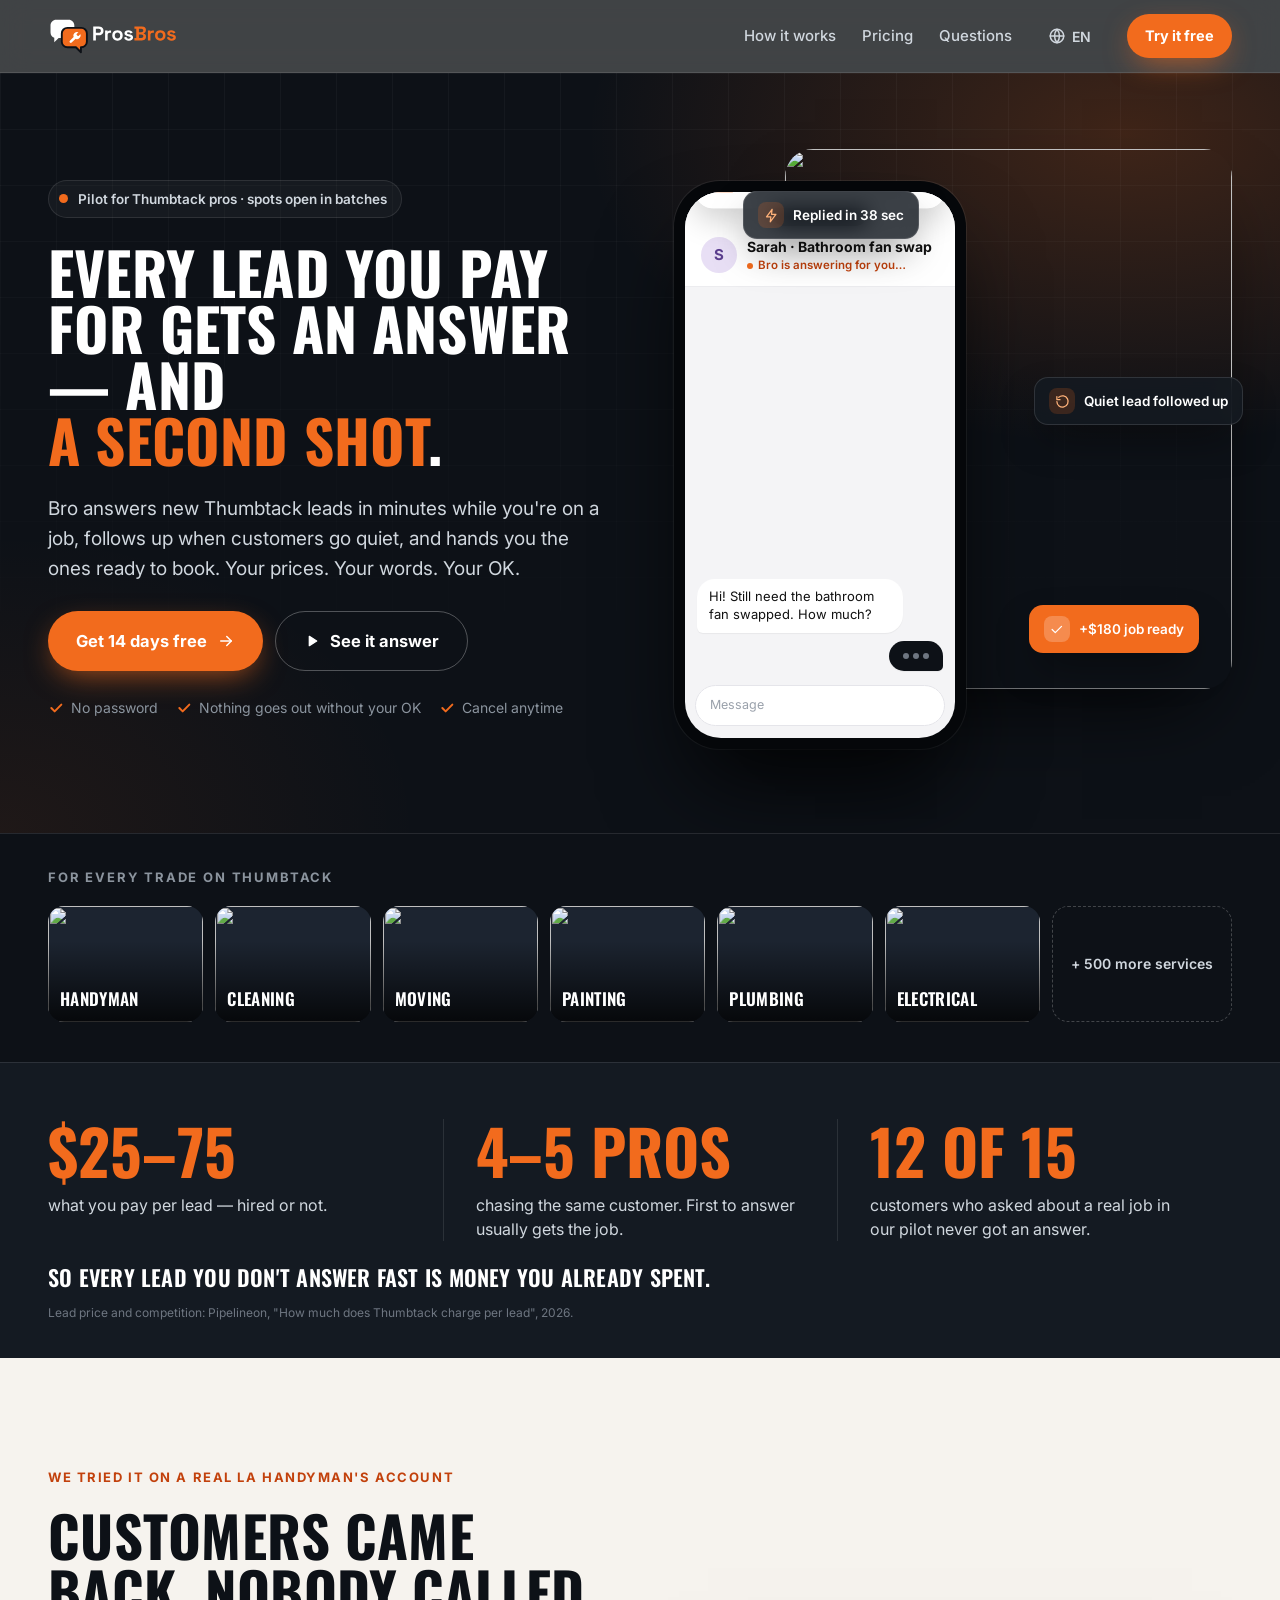
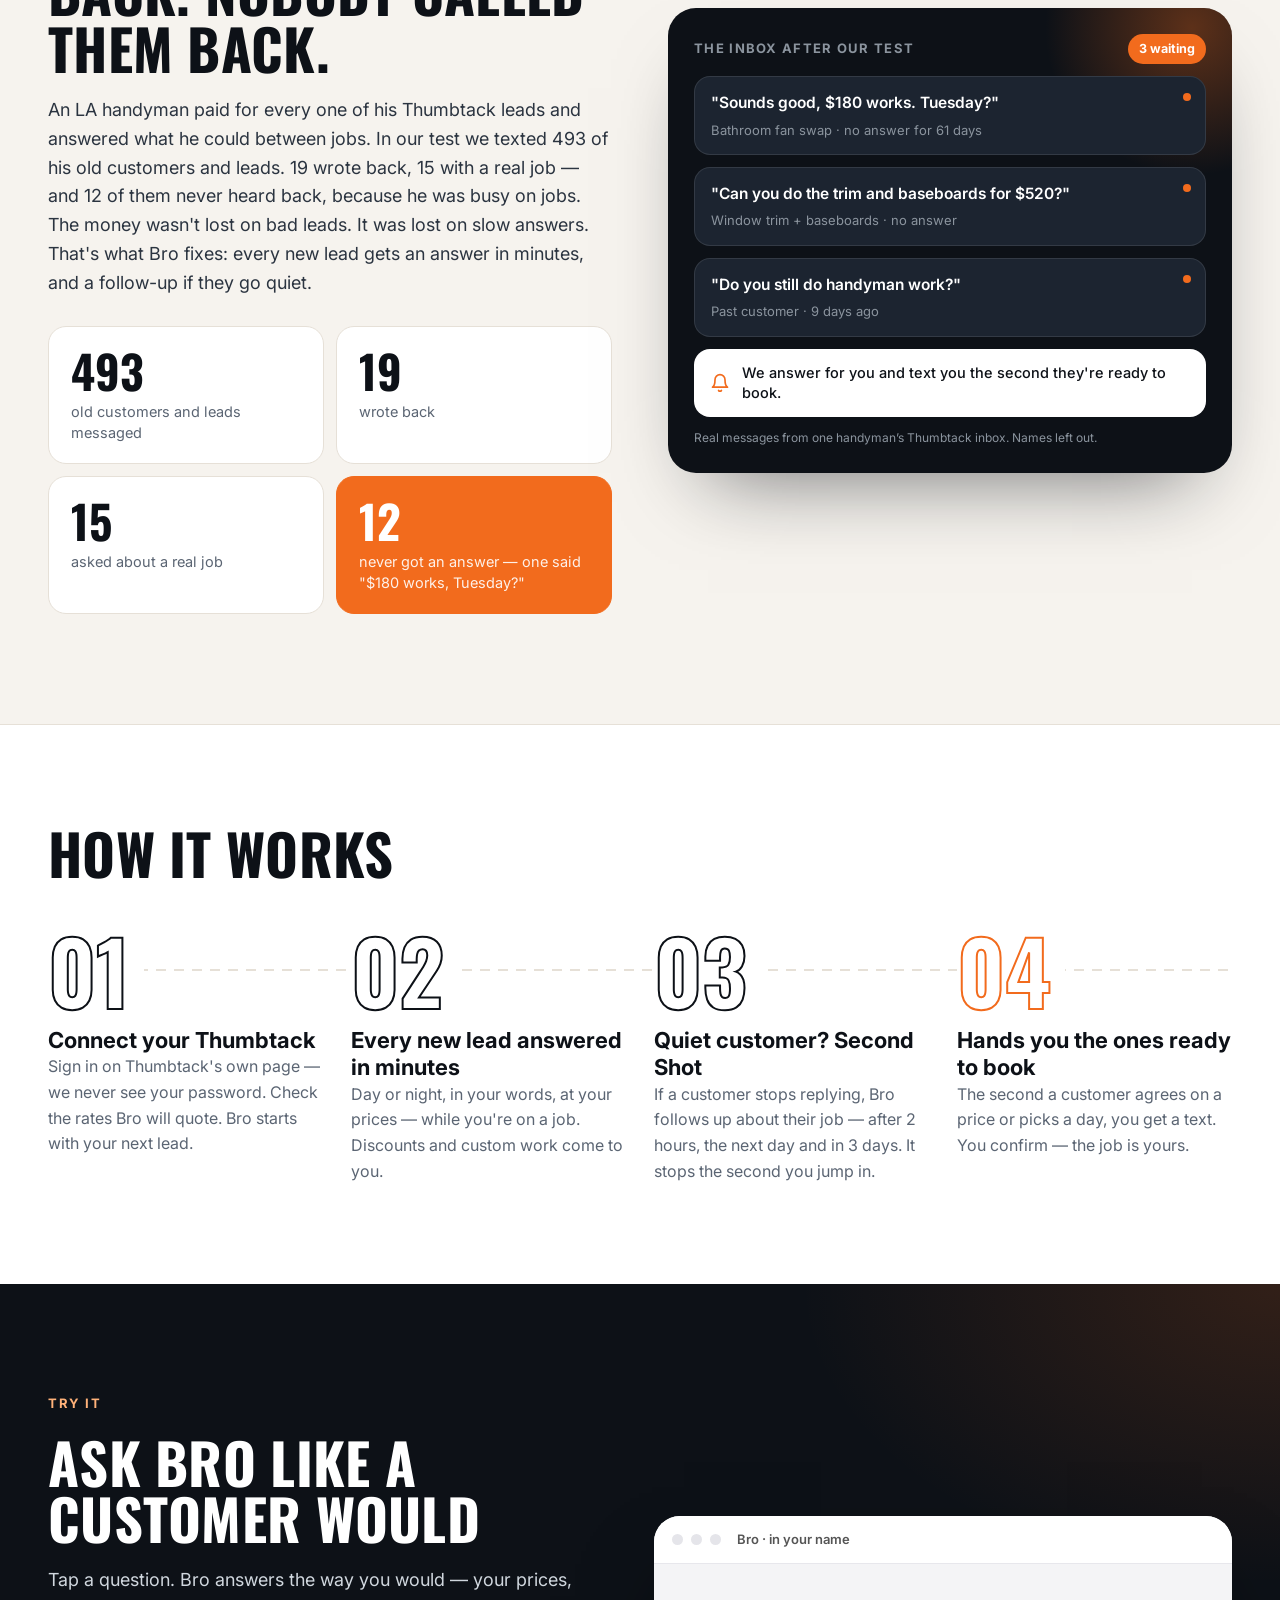
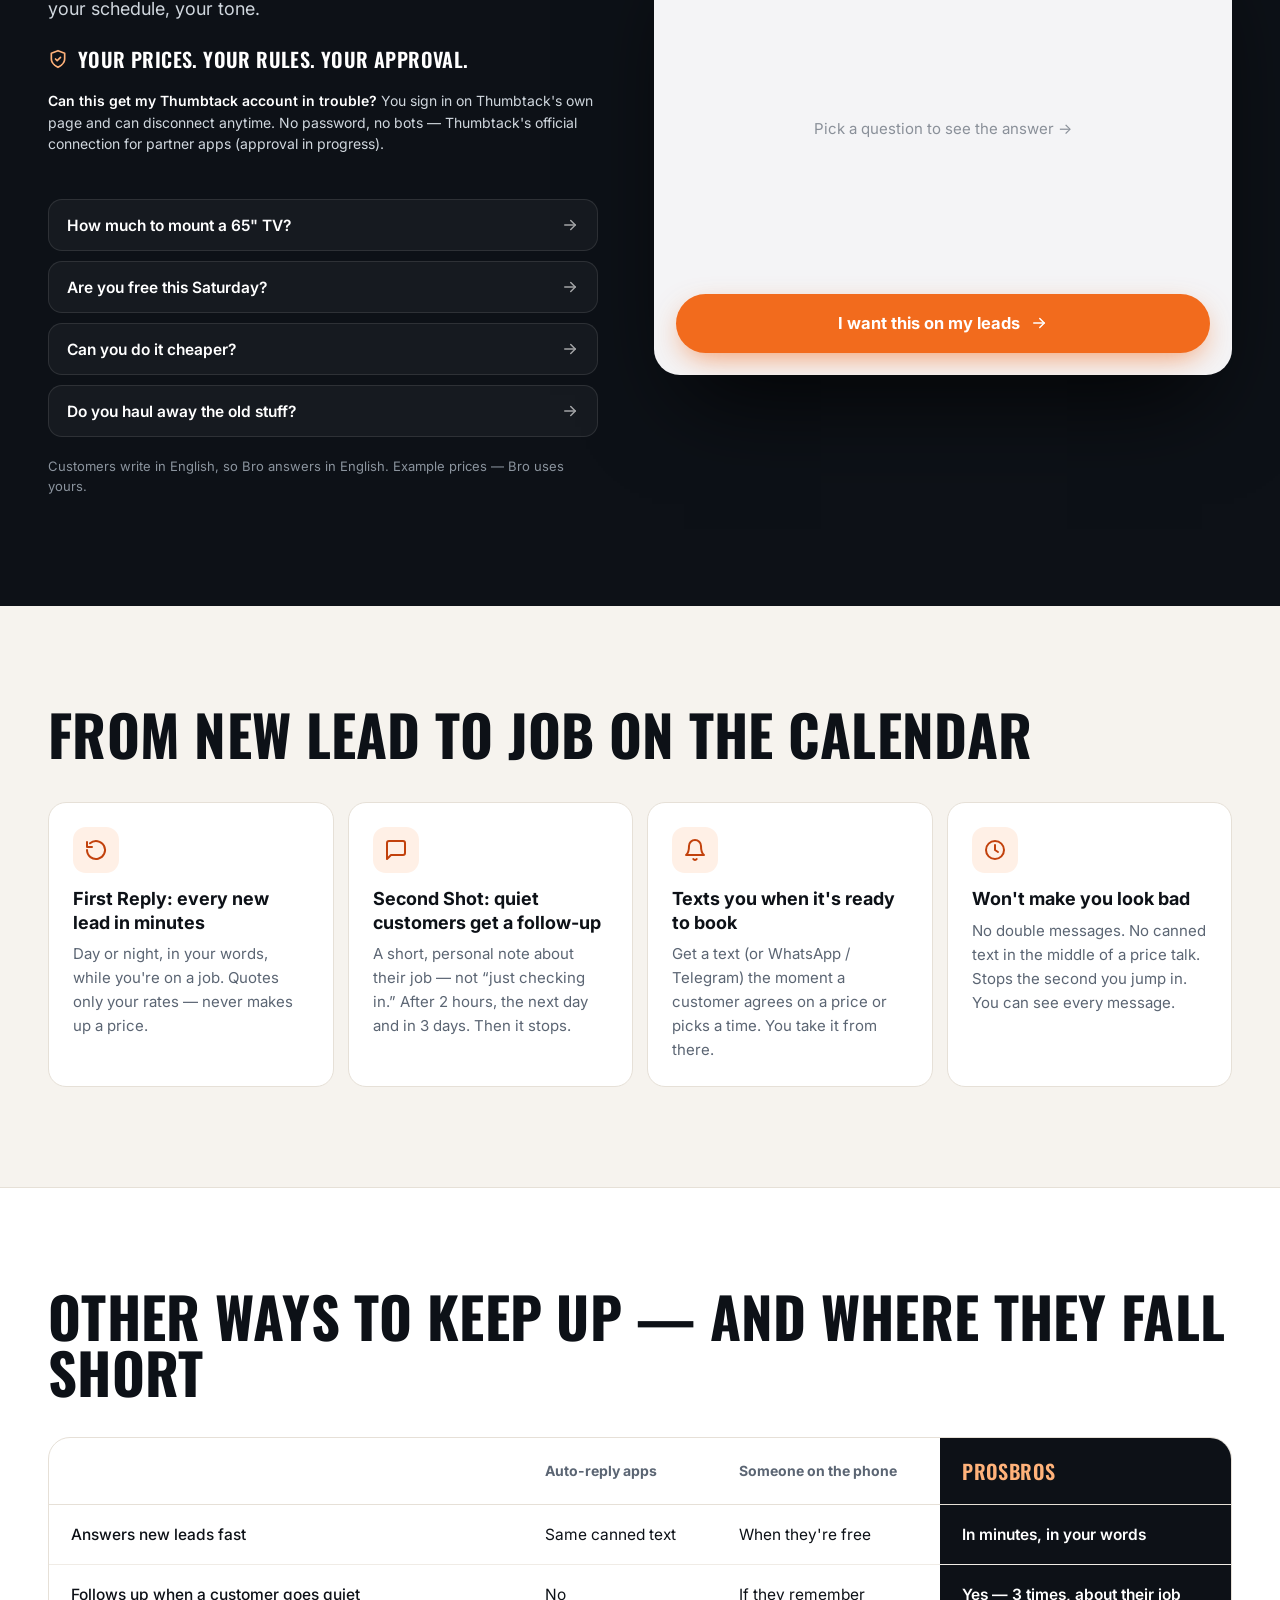
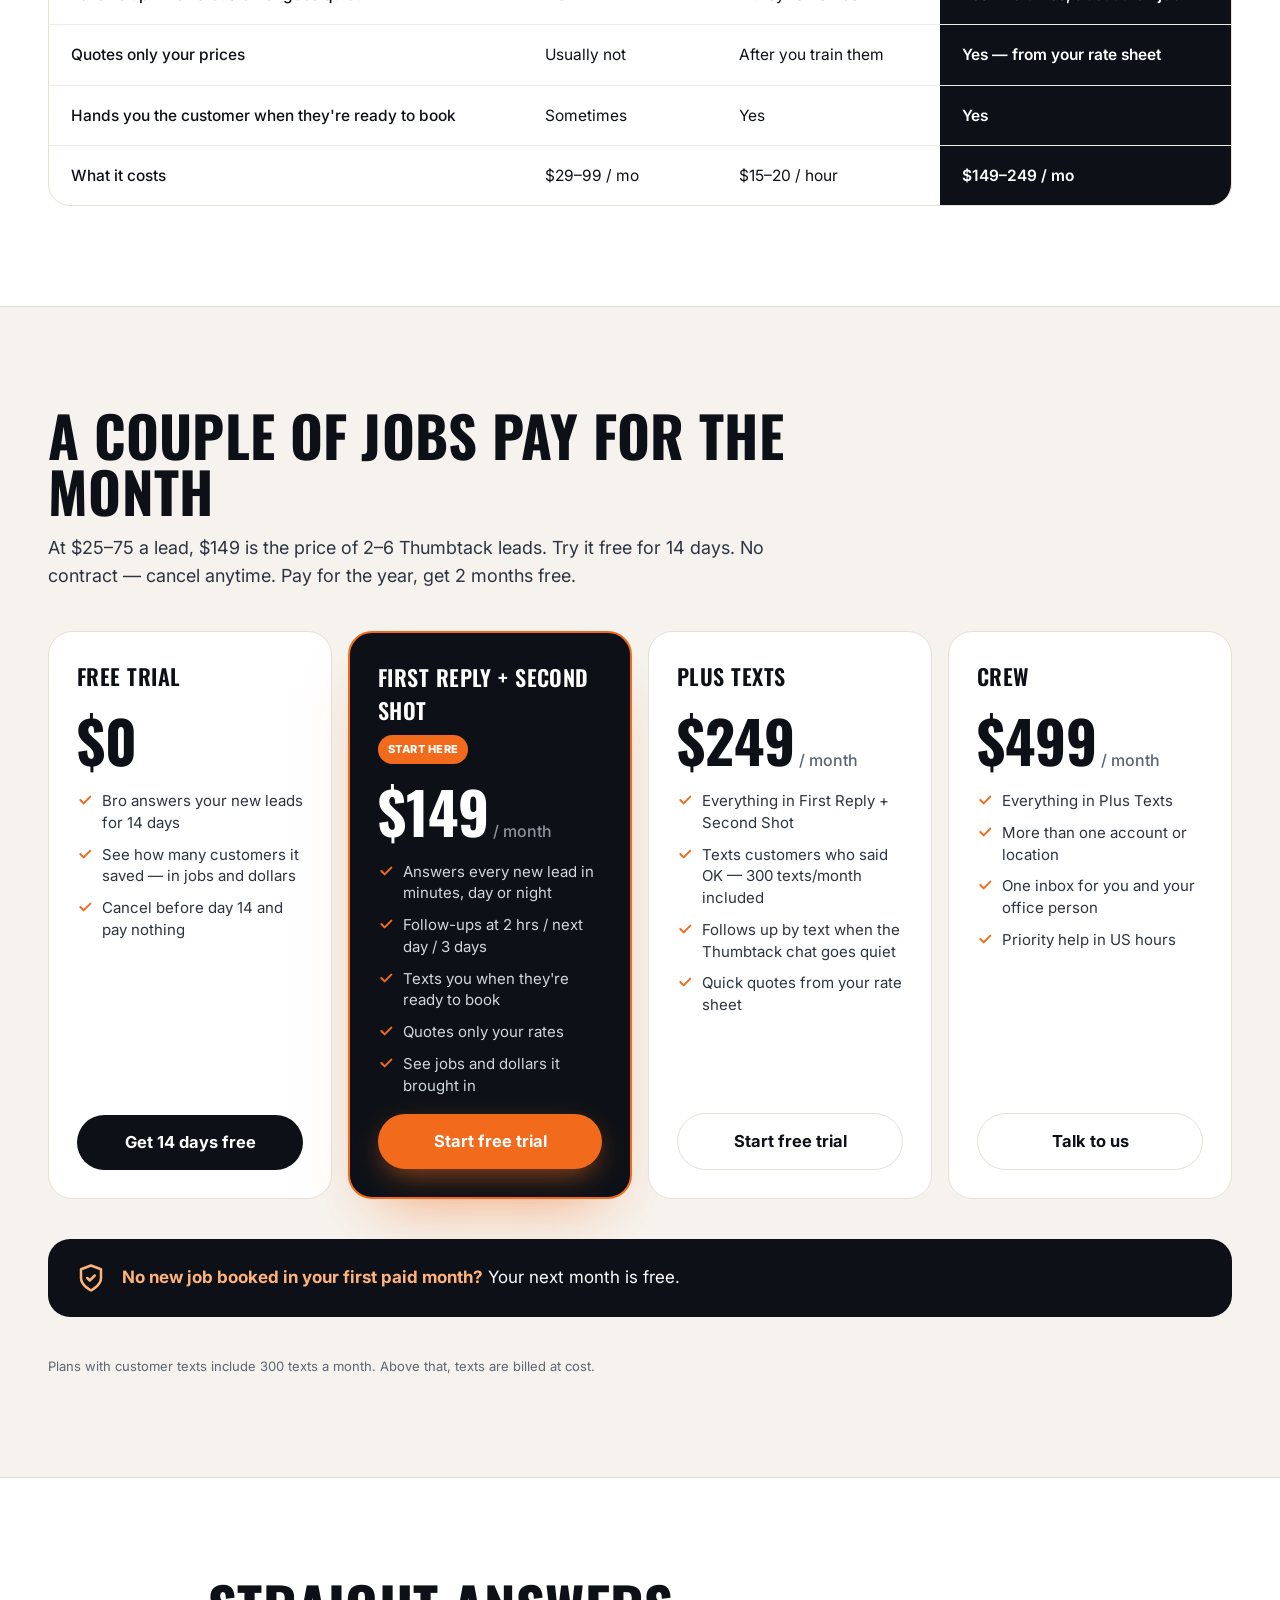
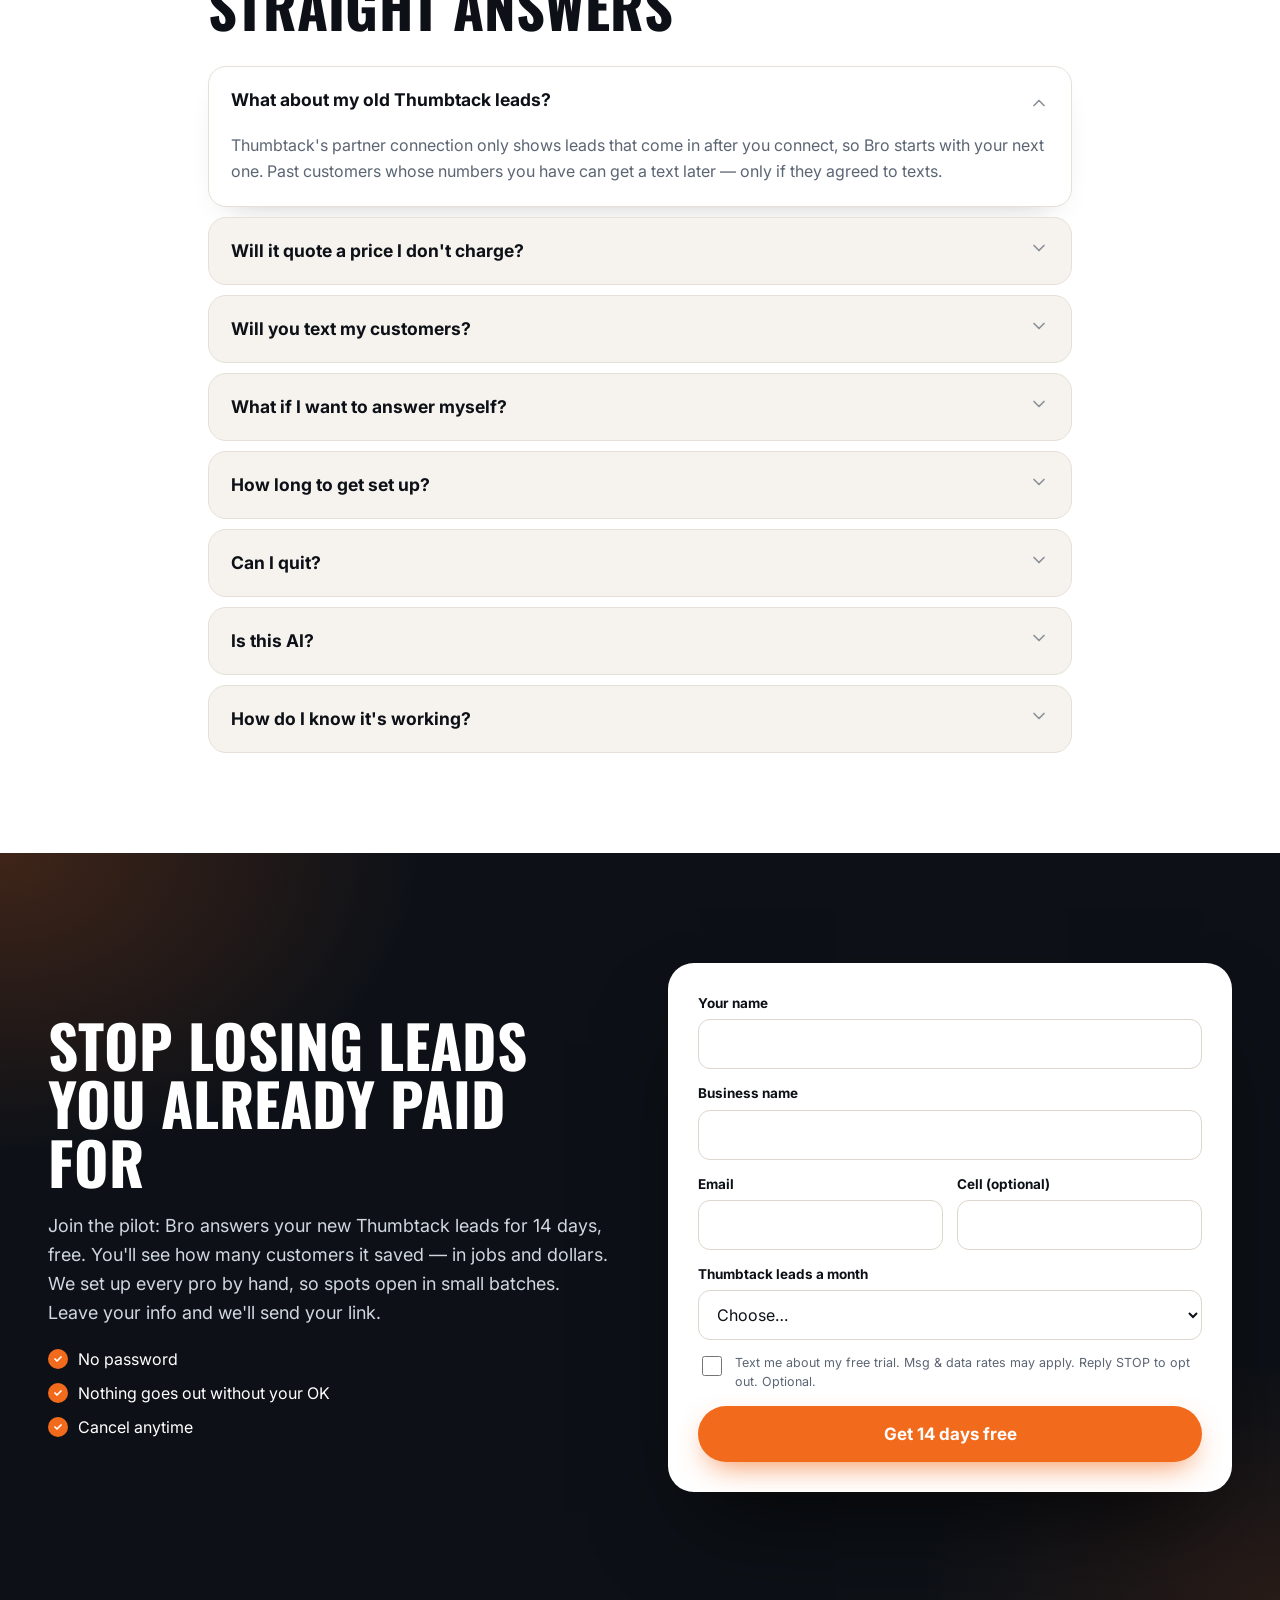
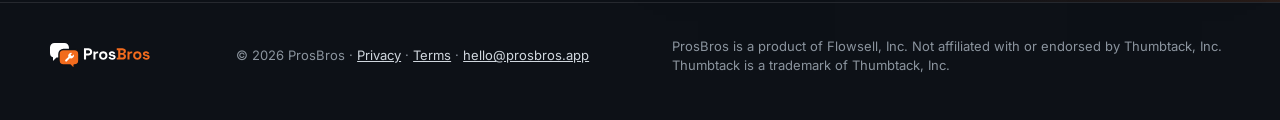
==== commit 424764ce: "v4 copy: Thumbtack API only sees leads after connect — drop old-lead promises; first reply + Second " ====
--- a/index.html
+++ b/index.html
@@ -3,8 +3,8 @@
 <head>
 <meta charset="utf-8">
 <meta name="viewport" content="width=device-width, initial-scale=1, viewport-fit=cover">
-<title>ProsBros — Get back the Thumbtack jobs you already paid for</title>
-<meta name="description" content="ProsBros goes back through your old Thumbtack chats, gets customers talking again and hands you the ones ready to book — your prices, your words, your OK. For handymen, cleaners, movers and other home-service pros.">
+<title>ProsBros — Every Thumbtack lead answered in minutes, every quiet one followed up</title>
+<meta name="description" content="ProsBros answers your new Thumbtack leads in minutes while you're on a job, follows up when customers go quiet, and hands you the ones ready to book — your prices, your words, your OK. For handymen, cleaners, movers and other home-service pros.">
 <link rel="canonical" href="https://prosbros.app/">
 <link rel="alternate" hreflang="en" href="https://prosbros.app/">
 <link rel="alternate" hreflang="es" href="https://prosbros.app/es/">
@@ -22,29 +22,29 @@
 <meta property="og:locale:alternate" content="es_US">
 <meta property="og:locale:alternate" content="ru_RU">
 <meta property="og:locale:alternate" content="uk_UA">
-<meta property="og:title" content="ProsBros — Get back the Thumbtack jobs you already paid for">
-<meta property="og:description" content="ProsBros goes back through your old Thumbtack chats, gets customers talking again and hands you the ones ready to book — your prices, your words, your OK. For handymen, cleaners, movers and other home-service pros.">
+<meta property="og:title" content="ProsBros — Every Thumbtack lead answered in minutes, every quiet one followed up">
+<meta property="og:description" content="ProsBros answers your new Thumbtack leads in minutes while you're on a job, follows up when customers go quiet, and hands you the ones ready to book — your prices, your words, your OK. For handymen, cleaners, movers and other home-service pros.">
 <meta property="og:url" content="https://prosbros.app/">
 <meta property="og:image" content="https://prosbros.app/og-image.png">
 <meta property="og:image:width" content="1200">
 <meta property="og:image:height" content="630">
 <meta name="twitter:card" content="summary_large_image">
-<meta name="twitter:title" content="ProsBros — Get back the Thumbtack jobs you already paid for">
-<meta name="twitter:description" content="ProsBros goes back through your old Thumbtack chats, gets customers talking again and hands you the ones ready to book — your prices, your words, your OK. For handymen, cleaners, movers and other home-service pros.">
+<meta name="twitter:title" content="ProsBros — Every Thumbtack lead answered in minutes, every quiet one followed up">
+<meta name="twitter:description" content="ProsBros answers your new Thumbtack leads in minutes while you're on a job, follows up when customers go quiet, and hands you the ones ready to book — your prices, your words, your OK. For handymen, cleaners, movers and other home-service pros.">
 <meta name="twitter:image" content="https://prosbros.app/og-image.png">
 <link rel="preconnect" href="https://fonts.googleapis.com">
 <link rel="preconnect" href="https://fonts.gstatic.com" crossorigin>
 <link rel="preconnect" href="https://images.unsplash.com" crossorigin>
 <link rel="preload" as="image" href="https://images.unsplash.com/photo-1505798577917-a65157d3320a?auto=format&fit=crop&w=1100&q=70">
 <link rel="stylesheet" href="https://fonts.googleapis.com/css2?family=Inter:wght@400;500;600;700;800&family=Oswald:wght@500;600;700&display=swap">
-<link rel="stylesheet" href="/assets/site.css?v=3">
+<link rel="stylesheet" href="/assets/site.css?v=4">
 <script>(function(d){d.className+=' js fl';var done=function(){d.className=d.className.replace(' fl','');};if(document.fonts&&document.fonts.ready){document.fonts.ready.then(done);}setTimeout(done,900);})(document.documentElement);</script>
-<script type="application/ld+json">[{"@context": "https://schema.org", "@type": "Organization", "name": "ProsBros", "url": "https://prosbros.app", "logo": "https://prosbros.app/icon-512.png", "email": "hello@prosbros.app", "slogan": "Every Pro Needs a Bro", "parentOrganization": {"@type": "Organization", "name": "Flowsell, Inc."}}, {"@context": "https://schema.org", "@type": "SoftwareApplication", "name": "ProsBros", "url": "https://prosbros.app/", "inLanguage": "en", "applicationCategory": "BusinessApplication", "operatingSystem": "Web", "description": "ProsBros goes back through your old Thumbtack chats, gets customers talking again and hands you the ones ready to book — your prices, your words, your OK. For handymen, cleaners, movers and other home-service pros.", "offers": [{"@type": "Offer", "name": "Inbox Check", "price": "0", "priceCurrency": "USD"}, {"@type": "Offer", "name": "Second Shot", "price": "149", "priceCurrency": "USD"}, {"@type": "Offer", "name": "Second Shot + First Reply", "price": "249", "priceCurrency": "USD"}, {"@type": "Offer", "name": "Crew", "price": "499", "priceCurrency": "USD"}]}, {"@context": "https://schema.org", "@type": "FAQPage", "inLanguage": "en", "mainEntity": [{"@type": "Question", "name": "Will it quote a price I don't charge?", "acceptedAnswer": {"@type": "Answer", "text": "No. It only quotes the rates you give it. Custom work, discounts, scheduling — that comes to you."}}, {"@type": "Question", "name": "Will you text my customers?", "acceptedAnswer": {"@type": "Answer", "text": "Only ones who said OK to texts, from a number in your business name. Every text says who it's from, and STOP works right away."}}, {"@type": "Question", "name": "What if I want to answer myself?", "acceptedAnswer": {"@type": "Answer", "text": "Just answer. It backs off that customer the second you reply."}}, {"@type": "Question", "name": "How long to get set up?", "acceptedAnswer": {"@type": "Answer", "text": "Once your pilot spot opens, about 10 minutes on your own: connect Thumbtack, check your rates, OK the first batch. Want a hand? Book a free 15-minute call."}}, {"@type": "Question", "name": "Can I quit?", "acceptedAnswer": {"@type": "Answer", "text": "Anytime. No contract, no setup fee."}}, {"@type": "Question", "name": "Is this AI?", "acceptedAnswer": {"@type": "Answer", "text": "Yes — Bro is software set up with your prices and rules. It writes in your name, and anything it isn't sure about comes to you."}}, {"@type": "Question", "name": "How do I know it's working?", "acceptedAnswer": {"@type": "Answer", "text": "You see messages sent, answers, jobs booked and dollars in. Log a job amount with one tap."}}]}]</script>
+<script type="application/ld+json">[{"@context": "https://schema.org", "@type": "Organization", "name": "ProsBros", "url": "https://prosbros.app", "logo": "https://prosbros.app/icon-512.png", "email": "hello@prosbros.app", "slogan": "Every Pro Needs a Bro", "parentOrganization": {"@type": "Organization", "name": "Flowsell, Inc."}}, {"@context": "https://schema.org", "@type": "SoftwareApplication", "name": "ProsBros", "url": "https://prosbros.app/", "inLanguage": "en", "applicationCategory": "BusinessApplication", "operatingSystem": "Web", "description": "ProsBros answers your new Thumbtack leads in minutes while you're on a job, follows up when customers go quiet, and hands you the ones ready to book — your prices, your words, your OK. For handymen, cleaners, movers and other home-service pros.", "offers": [{"@type": "Offer", "name": "Free trial", "price": "0", "priceCurrency": "USD"}, {"@type": "Offer", "name": "First Reply + Second Shot", "price": "149", "priceCurrency": "USD"}, {"@type": "Offer", "name": "Plus Texts", "price": "249", "priceCurrency": "USD"}, {"@type": "Offer", "name": "Crew", "price": "499", "priceCurrency": "USD"}]}, {"@context": "https://schema.org", "@type": "FAQPage", "inLanguage": "en", "mainEntity": [{"@type": "Question", "name": "What about my old Thumbtack leads?", "acceptedAnswer": {"@type": "Answer", "text": "Thumbtack's partner connection only shows leads that come in after you connect, so Bro starts with your next one. Past customers whose numbers you have can get a text later — only if they agreed to texts."}}, {"@type": "Question", "name": "Will it quote a price I don't charge?", "acceptedAnswer": {"@type": "Answer", "text": "No. It only quotes the rates you give it. Custom work, discounts, scheduling — that comes to you."}}, {"@type": "Question", "name": "Will you text my customers?", "acceptedAnswer": {"@type": "Answer", "text": "Only ones who said OK to texts, from a number in your business name. Every text says who it's from, and STOP works right away."}}, {"@type": "Question", "name": "What if I want to answer myself?", "acceptedAnswer": {"@type": "Answer", "text": "Just answer. It backs off that customer the second you reply."}}, {"@type": "Question", "name": "How long to get set up?", "acceptedAnswer": {"@type": "Answer", "text": "Once your pilot spot opens, about 10 minutes: connect Thumbtack, check your rates, and Bro takes your next lead. Want a hand? Book a free 15-minute call."}}, {"@type": "Question", "name": "Can I quit?", "acceptedAnswer": {"@type": "Answer", "text": "Anytime. No contract, no setup fee."}}, {"@type": "Question", "name": "Is this AI?", "acceptedAnswer": {"@type": "Answer", "text": "Yes — Bro is software set up with your prices and rules. It writes in your name, and anything it isn't sure about comes to you."}}, {"@type": "Question", "name": "How do I know it's working?", "acceptedAnswer": {"@type": "Answer", "text": "You see messages sent, answers, jobs booked and dollars in. Log a job amount with one tap."}}]}]</script>
 <script>
 !function(t,e){var o,n,p,r;e.__SV||(window.posthog=e,e._i=[],e.init=function(i,s,a){function g(t,e){var o=e.split(".");2==o.length&&(t=t[o[0]],e=o[1]),t[e]=function(){t.push([e].concat(Array.prototype.slice.call(arguments,0)))}}(p=t.createElement("script")).type="text/javascript",p.crossOrigin="anonymous",p.async=!0,p.src=s.api_host.replace(".i.posthog.com","-assets.i.posthog.com")+"/static/array.js",(r=t.getElementsByTagName("script")[0]).parentNode.insertBefore(p,r);var u=e;for(void 0!==a?u=e[a]=[]:a="posthog",u.people=u.people||[],u.toString=function(t){var e="posthog";return"posthog"!==a&&(e+="."+a),t||(e+=" (stub)"),e},u.people.toString=function(){return u.toString(1)+".people (stub)"},o="init capture register register_once register_for_session unregister unregister_for_session getFeatureFlag getFeatureFlagPayload isFeatureEnabled reloadFeatureFlags updateEarlyAccessFeatureEnrollment getEarlyAccessFeatures on onFeatureFlags onSessionId getSurveys getActiveMatchingSurveys renderSurvey canRenderSurvey getNextSurveyStep identify setPersonProperties group resetGroups setPersonPropertiesForFlags resetPersonPropertiesForFlags setGroupPropertiesForFlags resetGroupPropertiesForFlags reset get_distinct_id getGroups get_session_id get_session_replay_url alias set_config startSessionRecording stopSessionRecording sessionRecordingStarted captureException loadToolbar get_property getSessionProperty createPersonProfile opt_in_capturing opt_out_capturing has_opted_in_capturing has_opted_out_capturing clear_opt_in_out_capturing debug".split(" "),n=0;n<o.length;n++)g(u,o[n]);e._i.push([i,s,a])},e.__SV=1)}(document,window.posthog||[]);
 posthog.init('phc_qAn2hvdsVW6jbmNr34Cai64jjH8Tg7cp7eCmxoNk42ak',{api_host:'https://us.i.posthog.com',person_profiles:'identified_only'});
 </script>
-<script>posthog.register({site_lang:'en',site_version:'v3'});</script>
+<script>posthog.register({site_lang:'en',site_version:'v4'});</script>
 </head>
 <body>
 <header class="hdr"><div class="wrap">
@@ -52,15 +52,15 @@
 <nav class="nav" aria-label="Main">
 <a class="l" href="#how">How it works</a><a class="l" href="#pricing">Pricing</a><a class="l" href="#faq">Questions</a>
 <details class="lang"><summary aria-label="Language"><svg aria-hidden="true" width="18" height="18" viewBox="0 0 24 24" fill="none" stroke="currentColor" stroke-width="2" stroke-linecap="round" stroke-linejoin="round"><circle cx="12" cy="12" r="9"/><path d="M3 12h18"/><path d="M12 3a14 14 0 0 1 0 18a14 14 0 0 1 0-18z"/></svg>EN</summary><ul><li><a href="/" hreflang="en" lang="en" aria-current="page" data-lang="en">English<span>EN</span></a></li><li><a href="/es/" hreflang="es" lang="es" data-lang="es">Español<span>ES</span></a></li><li><a href="/ru/" hreflang="ru" lang="ru" data-lang="ru">Русский<span>RU</span></a></li><li><a href="/uk/" hreflang="uk" lang="uk" data-lang="uk">Українська<span>UA</span></a></li></ul></details>
-<a class="btn btn-brand" href="#audit"><span class="cta-full">Check my leads free</span><span class="cta-short">Free check</span></a>
+<a class="btn btn-brand" href="#audit"><span class="cta-full">Try it free</span><span class="cta-short">Try free</span></a>
 </nav></div></header>
 <main>
 <section id="top" class="hero dark"><div class="wrap">
 <div class="hero-l">
 <span class="badge rv"><span class="pulse"></span>Pilot for Thumbtack pros · spots open in batches</span>
-<h1 class="rv d1">You <span class="hl">already paid</span> for these jobs. We get them back.</h1>
-<p class="sub rv d2">Bro reopens your old Thumbtack chats, gets customers talking again, and hands you the ones ready to book. Your prices. Your words. Your OK.</p>
-<div class="ctas rv d3"><a class="btn btn-brand" href="#audit" id="hero-cta">Check my leads — free <svg aria-hidden="true" width="18" height="18" viewBox="0 0 24 24" fill="none" stroke="#fff" stroke-width="2" stroke-linecap="round" stroke-linejoin="round"><path d="M5 12h14"/><path d="M13 6l6 6-6 6"/></svg></a><a class="btn btn-ghost" href="#demo"><svg aria-hidden="true" width="16" height="16" viewBox="0 0 24 24" fill="none" stroke="#fff" stroke-width="2" stroke-linecap="round" stroke-linejoin="round"><path d="M8 5v14l11-7z" fill="currentColor"/></svg> See it answer</a></div>
+<h1 class="rv d1">Every lead you pay for gets an answer — and <span class="hl">a second shot</span>.</h1>
+<p class="sub rv d2">Bro answers new Thumbtack leads in minutes while you're on a job, follows up when customers go quiet, and hands you the ones ready to book. Your prices. Your words. Your OK.</p>
+<div class="ctas rv d3"><a class="btn btn-brand" href="#audit" id="hero-cta">Get 14 days free <svg aria-hidden="true" width="18" height="18" viewBox="0 0 24 24" fill="none" stroke="#fff" stroke-width="2" stroke-linecap="round" stroke-linejoin="round"><path d="M5 12h14"/><path d="M13 6l6 6-6 6"/></svg></a><a class="btn btn-ghost" href="#demo"><svg aria-hidden="true" width="16" height="16" viewBox="0 0 24 24" fill="none" stroke="#fff" stroke-width="2" stroke-linecap="round" stroke-linejoin="round"><path d="M8 5v14l11-7z" fill="currentColor"/></svg> See it answer</a></div>
 <ul class="trust rv d3"><li>No password</li><li>Nothing goes out without your OK</li><li>Cancel anytime</li></ul>
 <div class="mproof"><span class="ic"><svg aria-hidden="true" width="18" height="18" viewBox="0 0 24 24" fill="none" stroke="#fff" stroke-width="2" stroke-linecap="round" stroke-linejoin="round"><rect x="3" y="5" width="18" height="16" rx="2"/><path d="M3 10h18M8 3v4M16 3v4"/></svg></span><div><b>Ready to book — confirm?</b><small>Sarah · $180 · Tue 9:00 AM</small></div><span class="tag"><svg aria-hidden="true" width="13" height="13" viewBox="0 0 24 24" fill="none" stroke="#FFB27A" stroke-width="2" stroke-linecap="round" stroke-linejoin="round"><path d="M13 2L4 14h7l-1 8 9-12h-7z"/></svg>Replied in 38 sec</span></div>
 </div>
@@ -74,45 +74,45 @@
 <div class="ph-in">Message</div>
 </div></div>
 <span class="chip c1"><span class="dot"><svg aria-hidden="true" width="15" height="15" viewBox="0 0 24 24" fill="none" stroke="#FFB27A" stroke-width="2" stroke-linecap="round" stroke-linejoin="round"><path d="M13 2L4 14h7l-1 8 9-12h-7z"/></svg></span>Replied in 38 sec</span>
-<span class="chip c2"><span class="dot"><svg aria-hidden="true" width="15" height="15" viewBox="0 0 24 24" fill="none" stroke="#FFB27A" stroke-width="2" stroke-linecap="round" stroke-linejoin="round"><path d="M3 12a9 9 0 1 0 3-6.7"/><path d="M3 4v5h5"/></svg></span>Old lead woke up</span>
+<span class="chip c2"><span class="dot"><svg aria-hidden="true" width="15" height="15" viewBox="0 0 24 24" fill="none" stroke="#FFB27A" stroke-width="2" stroke-linecap="round" stroke-linejoin="round"><path d="M3 12a9 9 0 1 0 3-6.7"/><path d="M3 4v5h5"/></svg></span>Quiet lead followed up</span>
 <span class="chip c3"><span class="dot"><svg aria-hidden="true" width="15" height="15" viewBox="0 0 24 24" fill="none" stroke="#fff" stroke-width="2" stroke-linecap="round" stroke-linejoin="round"><path d="M5 12l5 5L20 7"/></svg></span>+$180 job ready</span>
 </div>
 </div></section>
 <section class="trades"><div class="wrap"><h2>For every trade on Thumbtack</h2><ul class="tr-g"><li class="tr"><img src="https://images.unsplash.com/photo-1765518440022-10242cc86895?auto=format&fit=crop&w=420&q=70&h=300" alt="" loading="lazy" width="420" height="300"><span>Handyman</span></li><li class="tr"><img src="https://images.unsplash.com/photo-1686178827149-6d55c72d81df?auto=format&fit=crop&w=420&q=70&h=300" alt="" loading="lazy" width="420" height="300"><span>Cleaning</span></li><li class="tr"><img src="https://images.unsplash.com/photo-1694715669993-ea0022b470f7?auto=format&fit=crop&w=420&q=70&h=300" alt="" loading="lazy" width="420" height="300"><span>Moving</span></li><li class="tr"><img src="https://images.unsplash.com/photo-1717281234297-3def5ae3eee1?auto=format&fit=crop&w=420&q=70&h=300" alt="" loading="lazy" width="420" height="300"><span>Painting</span></li><li class="tr"><img src="https://images.unsplash.com/photo-1676210134188-4c05dd172f89?auto=format&fit=crop&w=420&q=70&h=300" alt="" loading="lazy" width="420" height="300"><span>Plumbing</span></li><li class="tr"><img src="https://images.unsplash.com/photo-1682345262055-8f95f3c513ea?auto=format&fit=crop&w=420&q=70&h=300" alt="" loading="lazy" width="420" height="300"><span>Electrical</span></li><li class="tr-more">+ 500 more services</li></ul></div></section>
-<section class="stats dark"><div class="wrap stats-g"><div class="stat rv"><p class="n">$25–75</p><p class="t">what you pay per lead — hired or not.</p></div><div class="stat rv d1"><p class="n">4–5 pros</p><p class="t">chasing the same customer. First to answer usually gets the job.</p></div><div class="stat rv d2"><p class="n">Hundreds</p><p class="t">of paid-for conversations just sitting in your inbox. Nobody follows up.</p></div></div><p class="wrap bridge">So every quiet chat in your inbox is money you already spent.</p><p class="wrap src">Lead price and competition: Pipelineon, "How much does Thumbtack charge per lead", 2026.</p></section>
+<section class="stats dark"><div class="wrap stats-g"><div class="stat rv"><p class="n">$25–75</p><p class="t">what you pay per lead — hired or not.</p></div><div class="stat rv d1"><p class="n">4–5 pros</p><p class="t">chasing the same customer. First to answer usually gets the job.</p></div><div class="stat rv d2"><p class="n">12 of 15</p><p class="t">customers who asked about a real job in our pilot never got an answer.</p></div></div><p class="wrap bridge">So every lead you don't answer fast is money you already spent.</p><p class="wrap src">Lead price and competition: Pipelineon, "How much does Thumbtack charge per lead", 2026.</p></section>
 <section class="pilot"><div class="wrap">
-<div class="pilot-l rv"><p class="eyebrow">We tried it on a real LA handyman's account</p><h2 class="h2">Customers came back. Nobody called them back.</h2><p class="lead">An LA handyman paid for every one of those leads and answered what he could between jobs. We texted 493 of his old customers and leads. 19 wrote back, 15 with a real job — and 12 of them never heard back, because he was busy on jobs. That's why Bro does both: brings customers back <em>and</em> keeps the conversation going till the job's on your calendar.</p><div class="pilot-g"><div class="pc"><p class="n">493</p><p class="t">old customers and leads messaged</p></div><div class="pc"><p class="n">19</p><p class="t">wrote back</p></div><div class="pc"><p class="n">15</p><p class="t">asked about a real job</p></div><div class="pc hot"><p class="n">12</p><p class="t">never got an answer — one said "$180 works, Tuesday?"</p></div></div></div>
+<div class="pilot-l rv"><p class="eyebrow">We tried it on a real LA handyman's account</p><h2 class="h2">Customers came back. Nobody called them back.</h2><p class="lead">An LA handyman paid for every one of his Thumbtack leads and answered what he could between jobs. In our test we texted 493 of his old customers and leads. 19 wrote back, 15 with a real job — and 12 of them never heard back, because he was busy on jobs. The money wasn't lost on bad leads. It was lost on slow answers. That's what Bro fixes: every new lead gets an answer in minutes, and a follow-up if they go quiet.</p><div class="pilot-g"><div class="pc"><p class="n">493</p><p class="t">old customers and leads messaged</p></div><div class="pc"><p class="n">19</p><p class="t">wrote back</p></div><div class="pc"><p class="n">15</p><p class="t">asked about a real job</p></div><div class="pc hot"><p class="n">12</p><p class="t">never got an answer — one said "$180 works, Tuesday?"</p></div></div></div>
 <div class="case rv d2"><div class="case-h"><p>The inbox after our test</p><span class="pill">3 waiting</span></div><div class="msg"><b>"Sounds good, $180 works. Tuesday?"</b><small>Bathroom fan swap · no answer for 61 days</small></div><div class="msg"><b>"Can you do the trim and baseboards for $520?"</b><small>Window trim + baseboards · no answer</small></div><div class="msg"><b>"Do you still do handyman work?"</b><small>Past customer · 9 days ago</small></div>
 <div class="bell"><svg aria-hidden="true" width="20" height="20" viewBox="0 0 24 24" fill="none" stroke="#F26B1D" stroke-width="2" stroke-linecap="round" stroke-linejoin="round"><path d="M18 8a6 6 0 0 0-12 0c0 7-3 9-3 9h18s-3-2-3-9"/><path d="M13.7 21a2 2 0 0 1-3.4 0"/></svg><p>We answer for you and text you the second they're ready to book.</p></div><p class="case-cap">Real messages from one handyman’s Thumbtack inbox. Names left out.</p></div>
 </div></section>
-<section id="how" class="how"><div class="wrap"><h2 class="h2 rv">How Second Shot works</h2><ol class="steps"><li class="step rv"><span class="num">01</span><div><h3>Sorts your inbox into 4 piles</h3><p>Connect on Thumbtack's own page — we never see your password. Bro sorts your old chats: asked a price and vanished · said yes but never set a day · went with another pro · never got an answer.</p></div></li><li class="step rv d1"><span class="num">02</span><div><h3>Writes each pile its own message</h3><p>No “just checking in.” Bro writes about their job: “Still need that shelf mounted? I’ve got Tuesday open.” You OK the first batch before anything goes out.</p></div></li><li class="step rv d2"><span class="num">03</span><div><h3>Answers in your words, at your prices</h3><p>Customers write back with questions. Bro answers from your rate sheet and calendar. Discounts and custom work come to you.</p></div></li><li class="step rv d3"><span class="num">04</span><div><h3>Hands you the ones ready to book</h3><p>The second a customer agrees on a price or picks a day, you get a text. You confirm — the job is yours.</p></div></li></ol></div></section>
+<section id="how" class="how"><div class="wrap"><h2 class="h2 rv">How it works</h2><ol class="steps"><li class="step rv"><span class="num">01</span><div><h3>Connect your Thumbtack</h3><p>Sign in on Thumbtack's own page — we never see your password. Check the rates Bro will quote. Bro starts with your next lead.</p></div></li><li class="step rv d1"><span class="num">02</span><div><h3>Every new lead answered in minutes</h3><p>Day or night, in your words, at your prices — while you're on a job. Discounts and custom work come to you.</p></div></li><li class="step rv d2"><span class="num">03</span><div><h3>Quiet customer? Second Shot</h3><p>If a customer stops replying, Bro follows up about their job — after 2 hours, the next day and in 3 days. It stops the second you jump in.</p></div></li><li class="step rv d3"><span class="num">04</span><div><h3>Hands you the ones ready to book</h3><p>The second a customer agrees on a price or picks a day, you get a text. You confirm — the job is yours.</p></div></li></ol></div></section>
 <section id="demo" class="demo dark"><div class="wrap">
 <div class="demo-l rv"><p class="eyebrow">Try it</p><h2 class="h2">Ask Bro like a customer would</h2><p class="lead">Tap a question. Bro answers the way you would — your prices, your schedule, your tone.</p><p class="ctrl"><svg aria-hidden="true" width="20" height="20" viewBox="0 0 24 24" fill="none" stroke="#FFB27A" stroke-width="2" stroke-linecap="round" stroke-linejoin="round"><path d="M12 22s8-4 8-10V5l-8-3-8 3v7c0 6 8 10 8 10z"/><path d="M9 12l2 2 4-4"/></svg>Your prices. Your rules. Your approval.</p><p class="safe"><b>Can this get my Thumbtack account in trouble?</b> You sign in on Thumbtack's own page and can disconnect anytime. No password, no bots — Thumbtack's official connection for partner apps (approval in progress).</p><div class="qs" role="group"><button type="button" class="q" data-i="0" aria-pressed="false">How much to mount a 65&quot; TV?<svg aria-hidden="true" width="18" height="18" viewBox="0 0 24 24" fill="none" stroke="#fff" stroke-width="2" stroke-linecap="round" stroke-linejoin="round"><path d="M5 12h14"/><path d="M13 6l6 6-6 6"/></svg></button><button type="button" class="q" data-i="1" aria-pressed="false">Are you free this Saturday?<svg aria-hidden="true" width="18" height="18" viewBox="0 0 24 24" fill="none" stroke="#fff" stroke-width="2" stroke-linecap="round" stroke-linejoin="round"><path d="M5 12h14"/><path d="M13 6l6 6-6 6"/></svg></button><button type="button" class="q" data-i="2" aria-pressed="false">Can you do it cheaper?<svg aria-hidden="true" width="18" height="18" viewBox="0 0 24 24" fill="none" stroke="#fff" stroke-width="2" stroke-linecap="round" stroke-linejoin="round"><path d="M5 12h14"/><path d="M13 6l6 6-6 6"/></svg></button><button type="button" class="q" data-i="3" aria-pressed="false">Do you haul away the old stuff?<svg aria-hidden="true" width="18" height="18" viewBox="0 0 24 24" fill="none" stroke="#fff" stroke-width="2" stroke-linecap="round" stroke-linejoin="round"><path d="M5 12h14"/><path d="M13 6l6 6-6 6"/></svg></button></div><p class="demo-note">Customers write in English, so Bro answers in English. Example prices — Bro uses yours.</p></div>
 <div class="win rv d2"><div class="win-h"><i></i><i></i><i></i><span>Bro · in your name</span></div><div class="log" id="log" aria-live="polite"><p class="empty">Pick a question to see the answer →</p></div><div class="win-cta"><a class="btn btn-brand" href="#audit">I want this on my leads <svg aria-hidden="true" width="18" height="18" viewBox="0 0 24 24" fill="none" stroke="#fff" stroke-width="2" stroke-linecap="round" stroke-linejoin="round"><path d="M5 12h14"/><path d="M13 6l6 6-6 6"/></svg></a></div></div>
 </div></section>
-<section class="feat"><div class="wrap"><h2 class="h2 rv">From old lead to job on the calendar</h2><p class="feat-hint">Tap any item for details</p><div class="feat-g"><div class="fi rv"><button type="button" class="fi-h" aria-expanded="false"><span class="ico"><svg aria-hidden="true" width="24" height="24" viewBox="0 0 24 24" fill="none" stroke="#C2410C" stroke-width="2" stroke-linecap="round" stroke-linejoin="round"><path d="M3 12a9 9 0 1 0 3-6.7"/><path d="M3 4v5h5"/></svg></span><h3>Second Shot: old leads come back</h3><span class="chev"><svg aria-hidden="true" width="20" height="20" viewBox="0 0 24 24" fill="none" stroke="#8A9099" stroke-width="2" stroke-linecap="round" stroke-linejoin="round"><path d="M6 9l6 6 6-6"/></svg></span></button><p>A short, personal note to past customers and quiet quotes — about their job, with your name. Past customers first: they answer 2.5× more.</p></div><div class="fi rv d1"><button type="button" class="fi-h" aria-expanded="false"><span class="ico"><svg aria-hidden="true" width="24" height="24" viewBox="0 0 24 24" fill="none" stroke="#C2410C" stroke-width="2" stroke-linecap="round" stroke-linejoin="round"><path d="M21 15a2 2 0 0 1-2 2H7l-4 4V5a2 2 0 0 1 2-2h14a2 2 0 0 1 2 2z"/></svg></span><h3>First Reply: new leads answered in minutes</h3><span class="chev"><svg aria-hidden="true" width="20" height="20" viewBox="0 0 24 24" fill="none" stroke="#8A9099" stroke-width="2" stroke-linecap="round" stroke-linejoin="round"><path d="M6 9l6 6 6-6"/></svg></span></button><p>Day or night, in your words, while you're on a job. Quotes only your rates — never makes up a price. Follows up after 2 hours, the next day and in 3 days.</p></div><div class="fi rv d2"><button type="button" class="fi-h" aria-expanded="false"><span class="ico"><svg aria-hidden="true" width="24" height="24" viewBox="0 0 24 24" fill="none" stroke="#C2410C" stroke-width="2" stroke-linecap="round" stroke-linejoin="round"><path d="M18 8a6 6 0 0 0-12 0c0 7-3 9-3 9h18s-3-2-3-9"/><path d="M13.7 21a2 2 0 0 1-3.4 0"/></svg></span><h3>Texts you when it's ready to book</h3><span class="chev"><svg aria-hidden="true" width="20" height="20" viewBox="0 0 24 24" fill="none" stroke="#8A9099" stroke-width="2" stroke-linecap="round" stroke-linejoin="round"><path d="M6 9l6 6 6-6"/></svg></span></button><p>Get a text (or WhatsApp / Telegram) the moment a customer agrees on a price or picks a time. You take it from there.</p></div><div class="fi rv"><button type="button" class="fi-h" aria-expanded="false"><span class="ico"><svg aria-hidden="true" width="24" height="24" viewBox="0 0 24 24" fill="none" stroke="#C2410C" stroke-width="2" stroke-linecap="round" stroke-linejoin="round"><circle cx="12" cy="12" r="9"/><path d="M12 7v5l3 2"/></svg></span><h3>Won't make you look bad</h3><span class="chev"><svg aria-hidden="true" width="20" height="20" viewBox="0 0 24 24" fill="none" stroke="#8A9099" stroke-width="2" stroke-linecap="round" stroke-linejoin="round"><path d="M6 9l6 6 6-6"/></svg></span></button><p>No double messages. No canned text in the middle of a price talk. Same customer once a quarter, max. Stops the second you jump in.</p></div></div></div></section>
+<section class="feat"><div class="wrap"><h2 class="h2 rv">From new lead to job on the calendar</h2><p class="feat-hint">Tap any item for details</p><div class="feat-g"><div class="fi rv"><button type="button" class="fi-h" aria-expanded="false"><span class="ico"><svg aria-hidden="true" width="24" height="24" viewBox="0 0 24 24" fill="none" stroke="#C2410C" stroke-width="2" stroke-linecap="round" stroke-linejoin="round"><path d="M3 12a9 9 0 1 0 3-6.7"/><path d="M3 4v5h5"/></svg></span><h3>First Reply: every new lead in minutes</h3><span class="chev"><svg aria-hidden="true" width="20" height="20" viewBox="0 0 24 24" fill="none" stroke="#8A9099" stroke-width="2" stroke-linecap="round" stroke-linejoin="round"><path d="M6 9l6 6 6-6"/></svg></span></button><p>Day or night, in your words, while you're on a job. Quotes only your rates — never makes up a price.</p></div><div class="fi rv d1"><button type="button" class="fi-h" aria-expanded="false"><span class="ico"><svg aria-hidden="true" width="24" height="24" viewBox="0 0 24 24" fill="none" stroke="#C2410C" stroke-width="2" stroke-linecap="round" stroke-linejoin="round"><path d="M21 15a2 2 0 0 1-2 2H7l-4 4V5a2 2 0 0 1 2-2h14a2 2 0 0 1 2 2z"/></svg></span><h3>Second Shot: quiet customers get a follow-up</h3><span class="chev"><svg aria-hidden="true" width="20" height="20" viewBox="0 0 24 24" fill="none" stroke="#8A9099" stroke-width="2" stroke-linecap="round" stroke-linejoin="round"><path d="M6 9l6 6 6-6"/></svg></span></button><p>A short, personal note about their job — not “just checking in.” After 2 hours, the next day and in 3 days. Then it stops.</p></div><div class="fi rv d2"><button type="button" class="fi-h" aria-expanded="false"><span class="ico"><svg aria-hidden="true" width="24" height="24" viewBox="0 0 24 24" fill="none" stroke="#C2410C" stroke-width="2" stroke-linecap="round" stroke-linejoin="round"><path d="M18 8a6 6 0 0 0-12 0c0 7-3 9-3 9h18s-3-2-3-9"/><path d="M13.7 21a2 2 0 0 1-3.4 0"/></svg></span><h3>Texts you when it's ready to book</h3><span class="chev"><svg aria-hidden="true" width="20" height="20" viewBox="0 0 24 24" fill="none" stroke="#8A9099" stroke-width="2" stroke-linecap="round" stroke-linejoin="round"><path d="M6 9l6 6 6-6"/></svg></span></button><p>Get a text (or WhatsApp / Telegram) the moment a customer agrees on a price or picks a time. You take it from there.</p></div><div class="fi rv"><button type="button" class="fi-h" aria-expanded="false"><span class="ico"><svg aria-hidden="true" width="24" height="24" viewBox="0 0 24 24" fill="none" stroke="#C2410C" stroke-width="2" stroke-linecap="round" stroke-linejoin="round"><circle cx="12" cy="12" r="9"/><path d="M12 7v5l3 2"/></svg></span><h3>Won't make you look bad</h3><span class="chev"><svg aria-hidden="true" width="20" height="20" viewBox="0 0 24 24" fill="none" stroke="#8A9099" stroke-width="2" stroke-linecap="round" stroke-linejoin="round"><path d="M6 9l6 6 6-6"/></svg></span></button><p>No double messages. No canned text in the middle of a price talk. Stops the second you jump in. You can see every message.</p></div></div></div></section>
 <section class="cmp"><div class="wrap"><h2 class="h2 rv">Other ways to keep up — and where they fall short</h2>
-<div class="tbl rv"><table><thead><tr><th scope="col"></th><th scope="col">Auto-reply apps</th><th scope="col">Someone on the phone</th><th scope="col" class="us">ProsBros</th></tr></thead><tbody><tr><th scope="row">Answers new leads fast</th><td>Same canned text</td><td>When they're free</td><td class="us">In minutes, in your words</td></tr><tr><th scope="row">Goes back to your old Thumbtack leads</th><td>No</td><td>Rarely</td><td class="us">Yes — every old chat</td></tr><tr><th scope="row">Quotes only your prices</th><td>Usually not</td><td>After you train them</td><td class="us">Yes — from your rate sheet</td></tr><tr><th scope="row">Hands you the customer when they're ready to book</th><td>Sometimes</td><td>Yes</td><td class="us">Yes</td></tr><tr><th scope="row">What it costs</th><td>$29–99 / mo</td><td>$15–20 / hour</td><td class="us">$149–249 / mo</td></tr></tbody></table></div>
-<ul class="cmp-m"><li><p class="q2">Answers new leads fast</p><p class="us"><svg aria-hidden="true" width="16" height="16" viewBox="0 0 24 24" fill="none" stroke="#C2410C" stroke-width="2" stroke-linecap="round" stroke-linejoin="round"><path d="M5 12l5 5L20 7"/></svg><span>ProsBros: In minutes, in your words</span></p><p class="oth">Auto-reply apps: Same canned text · Someone on the phone: When they're free</p></li><li><p class="q2">Goes back to your old Thumbtack leads</p><p class="us"><svg aria-hidden="true" width="16" height="16" viewBox="0 0 24 24" fill="none" stroke="#C2410C" stroke-width="2" stroke-linecap="round" stroke-linejoin="round"><path d="M5 12l5 5L20 7"/></svg><span>ProsBros: Yes — every old chat</span></p><p class="oth">Auto-reply apps: No · Someone on the phone: Rarely</p></li><li><p class="q2">Quotes only your prices</p><p class="us"><svg aria-hidden="true" width="16" height="16" viewBox="0 0 24 24" fill="none" stroke="#C2410C" stroke-width="2" stroke-linecap="round" stroke-linejoin="round"><path d="M5 12l5 5L20 7"/></svg><span>ProsBros: Yes — from your rate sheet</span></p><p class="oth">Auto-reply apps: Usually not · Someone on the phone: After you train them</p></li><li><p class="q2">Hands you the customer when they're ready to book</p><p class="us"><svg aria-hidden="true" width="16" height="16" viewBox="0 0 24 24" fill="none" stroke="#C2410C" stroke-width="2" stroke-linecap="round" stroke-linejoin="round"><path d="M5 12l5 5L20 7"/></svg><span>ProsBros: Yes</span></p><p class="oth">Auto-reply apps: Sometimes · Someone on the phone: Yes</p></li><li><p class="q2">What it costs</p><p class="us"><svg aria-hidden="true" width="16" height="16" viewBox="0 0 24 24" fill="none" stroke="#C2410C" stroke-width="2" stroke-linecap="round" stroke-linejoin="round"><path d="M5 12l5 5L20 7"/></svg><span>ProsBros: $149–249 / mo</span></p><p class="oth">Auto-reply apps: $29–99 / mo · Someone on the phone: $15–20 / hour</p></li></ul></div></section>
+<div class="tbl rv"><table><thead><tr><th scope="col"></th><th scope="col">Auto-reply apps</th><th scope="col">Someone on the phone</th><th scope="col" class="us">ProsBros</th></tr></thead><tbody><tr><th scope="row">Answers new leads fast</th><td>Same canned text</td><td>When they're free</td><td class="us">In minutes, in your words</td></tr><tr><th scope="row">Follows up when a customer goes quiet</th><td>No</td><td>If they remember</td><td class="us">Yes — 3 times, about their job</td></tr><tr><th scope="row">Quotes only your prices</th><td>Usually not</td><td>After you train them</td><td class="us">Yes — from your rate sheet</td></tr><tr><th scope="row">Hands you the customer when they're ready to book</th><td>Sometimes</td><td>Yes</td><td class="us">Yes</td></tr><tr><th scope="row">What it costs</th><td>$29–99 / mo</td><td>$15–20 / hour</td><td class="us">$149–249 / mo</td></tr></tbody></table></div>
+<ul class="cmp-m"><li><p class="q2">Answers new leads fast</p><p class="us"><svg aria-hidden="true" width="16" height="16" viewBox="0 0 24 24" fill="none" stroke="#C2410C" stroke-width="2" stroke-linecap="round" stroke-linejoin="round"><path d="M5 12l5 5L20 7"/></svg><span>ProsBros: In minutes, in your words</span></p><p class="oth">Auto-reply apps: Same canned text · Someone on the phone: When they're free</p></li><li><p class="q2">Follows up when a customer goes quiet</p><p class="us"><svg aria-hidden="true" width="16" height="16" viewBox="0 0 24 24" fill="none" stroke="#C2410C" stroke-width="2" stroke-linecap="round" stroke-linejoin="round"><path d="M5 12l5 5L20 7"/></svg><span>ProsBros: Yes — 3 times, about their job</span></p><p class="oth">Auto-reply apps: No · Someone on the phone: If they remember</p></li><li><p class="q2">Quotes only your prices</p><p class="us"><svg aria-hidden="true" width="16" height="16" viewBox="0 0 24 24" fill="none" stroke="#C2410C" stroke-width="2" stroke-linecap="round" stroke-linejoin="round"><path d="M5 12l5 5L20 7"/></svg><span>ProsBros: Yes — from your rate sheet</span></p><p class="oth">Auto-reply apps: Usually not · Someone on the phone: After you train them</p></li><li><p class="q2">Hands you the customer when they're ready to book</p><p class="us"><svg aria-hidden="true" width="16" height="16" viewBox="0 0 24 24" fill="none" stroke="#C2410C" stroke-width="2" stroke-linecap="round" stroke-linejoin="round"><path d="M5 12l5 5L20 7"/></svg><span>ProsBros: Yes</span></p><p class="oth">Auto-reply apps: Sometimes · Someone on the phone: Yes</p></li><li><p class="q2">What it costs</p><p class="us"><svg aria-hidden="true" width="16" height="16" viewBox="0 0 24 24" fill="none" stroke="#C2410C" stroke-width="2" stroke-linecap="round" stroke-linejoin="round"><path d="M5 12l5 5L20 7"/></svg><span>ProsBros: $149–249 / mo</span></p><p class="oth">Auto-reply apps: $29–99 / mo · Someone on the phone: $15–20 / hour</p></li></ul></div></section>
 <section id="pricing" class="price"><div class="wrap">
-<div class="price-h rv"><h2 class="h2">A couple of jobs pay for the month</h2><p class="lead">At $25–75 a lead, $249 is the price of 4–10 Thumbtack leads. Start with a free inbox check. No contract — cancel anytime. Pay for the year, get 2 months free.</p></div>
-<div class="plans" id="plans"><div class="plan free rv"><div class="plan-h"><h3>Inbox Check</h3></div><p><span class="amt">$0</span></p><ul><li>Customers who never got an answer</li><li>Quotes that went quiet</li><li>What those jobs are worth at your prices</li><li>First 100 old leads, free for 14 days</li></ul><a class="btn btn-ink" href="#audit">Check my inbox</a></div><div class="plan plain rv d1"><div class="plan-h"><h3>Second Shot</h3></div><p><span class="amt">$149</span><span class="per"> / month</span></p><ul><li>Win back the leads you already paid for — every old chat + a fresh batch each month</li><li>Answers customers who write back</li><li>Texts you when they're ready to book</li><li>See jobs and dollars it brought in</li></ul><a class="btn btn-line" href="#audit">Start free trial</a></div><div class="plan top rv d2" data-top><div class="plan-h"><h3>Second Shot + First Reply</h3><span class="badge2">BEST VALUE</span></div><p><span class="amt">$249</span><span class="per"> / month</span></p><ul><li>Everything in Second Shot</li><li>Answers every new lead in minutes, day or night</li><li>Follow-ups at 2 hrs / next day / 3 days</li><li>Texts customers who said OK — 300 texts/month included</li><li>Quick quotes from your rate sheet</li></ul><a class="btn btn-brand" href="#audit">Start free trial</a></div><div class="plan plain rv d3"><div class="plan-h"><h3>Crew</h3></div><p><span class="amt">$499</span><span class="per"> / month</span></p><ul><li>Everything in Second Shot + First Reply</li><li>More than one account or location</li><li>One inbox for you and your office person</li><li>Priority help in US hours</li></ul><a class="btn btn-line" href="#audit">Talk to us</a></div></div>
+<div class="price-h rv"><h2 class="h2">A couple of jobs pay for the month</h2><p class="lead">At $25–75 a lead, $149 is the price of 2–6 Thumbtack leads. Try it free for 14 days. No contract — cancel anytime. Pay for the year, get 2 months free.</p></div>
+<div class="plans" id="plans"><div class="plan free rv"><div class="plan-h"><h3>Free trial</h3></div><p><span class="amt">$0</span></p><ul><li>Bro answers your new leads for 14 days</li><li>See how many customers it saved — in jobs and dollars</li><li>Cancel before day 14 and pay nothing</li></ul><a class="btn btn-ink" href="#audit">Get 14 days free</a></div><div class="plan top rv d1" data-top><div class="plan-h"><h3>First Reply + Second Shot</h3><span class="badge2">START HERE</span></div><p><span class="amt">$149</span><span class="per"> / month</span></p><ul><li>Answers every new lead in minutes, day or night</li><li>Follow-ups at 2 hrs / next day / 3 days</li><li>Texts you when they're ready to book</li><li>Quotes only your rates</li><li>See jobs and dollars it brought in</li></ul><a class="btn btn-brand" href="#audit">Start free trial</a></div><div class="plan plain rv d2"><div class="plan-h"><h3>Plus Texts</h3></div><p><span class="amt">$249</span><span class="per"> / month</span></p><ul><li>Everything in First Reply + Second Shot</li><li>Texts customers who said OK — 300 texts/month included</li><li>Follows up by text when the Thumbtack chat goes quiet</li><li>Quick quotes from your rate sheet</li></ul><a class="btn btn-line" href="#audit">Start free trial</a></div><div class="plan plain rv d3"><div class="plan-h"><h3>Crew</h3></div><p><span class="amt">$499</span><span class="per"> / month</span></p><ul><li>Everything in Plus Texts</li><li>More than one account or location</li><li>One inbox for you and your office person</li><li>Priority help in US hours</li></ul><a class="btn btn-line" href="#audit">Talk to us</a></div></div>
 <div class="swipe"><div class="dots" id="dots"><i></i><i></i><i></i><i></i></div></div>
 <div class="guar rv"><svg aria-hidden="true" width="30" height="30" viewBox="0 0 24 24" fill="none" stroke="#FFB27A" stroke-width="2" stroke-linecap="round" stroke-linejoin="round"><path d="M12 22s8-4 8-10V5l-8-3-8 3v7c0 6 8 10 8 10z"/><path d="M9 12l2 2 4-4"/></svg><p><strong>No new job booked in your first paid month?</strong> Your next month is free.</p></div>
 <p class="note">Plans with customer texts include 300 texts a month. Above that, texts are billed at cost.</p>
 </div></section>
-<section id="faq" class="faq"><div class="wrap"><h2 class="h2 rv">Straight answers</h2><div class="faq-l"><details class="qa" open><summary><h3>Will it quote a price I don't charge?</h3><span class="chev"><svg aria-hidden="true" width="20" height="20" viewBox="0 0 24 24" fill="none" stroke="#8A9099" stroke-width="2" stroke-linecap="round" stroke-linejoin="round"><path d="M6 9l6 6 6-6"/></svg></span></summary><p>No. It only quotes the rates you give it. Custom work, discounts, scheduling — that comes to you.</p></details><details class="qa"><summary><h3>Will you text my customers?</h3><span class="chev"><svg aria-hidden="true" width="20" height="20" viewBox="0 0 24 24" fill="none" stroke="#8A9099" stroke-width="2" stroke-linecap="round" stroke-linejoin="round"><path d="M6 9l6 6 6-6"/></svg></span></summary><p>Only ones who said OK to texts, from a number in your business name. Every text says who it's from, and STOP works right away.</p></details><details class="qa"><summary><h3>What if I want to answer myself?</h3><span class="chev"><svg aria-hidden="true" width="20" height="20" viewBox="0 0 24 24" fill="none" stroke="#8A9099" stroke-width="2" stroke-linecap="round" stroke-linejoin="round"><path d="M6 9l6 6 6-6"/></svg></span></summary><p>Just answer. It backs off that customer the second you reply.</p></details><details class="qa"><summary><h3>How long to get set up?</h3><span class="chev"><svg aria-hidden="true" width="20" height="20" viewBox="0 0 24 24" fill="none" stroke="#8A9099" stroke-width="2" stroke-linecap="round" stroke-linejoin="round"><path d="M6 9l6 6 6-6"/></svg></span></summary><p>Once your pilot spot opens, about 10 minutes on your own: connect Thumbtack, check your rates, OK the first batch. Want a hand? Book a free 15-minute call.</p></details><details class="qa"><summary><h3>Can I quit?</h3><span class="chev"><svg aria-hidden="true" width="20" height="20" viewBox="0 0 24 24" fill="none" stroke="#8A9099" stroke-width="2" stroke-linecap="round" stroke-linejoin="round"><path d="M6 9l6 6 6-6"/></svg></span></summary><p>Anytime. No contract, no setup fee.</p></details><details class="qa"><summary><h3>Is this AI?</h3><span class="chev"><svg aria-hidden="true" width="20" height="20" viewBox="0 0 24 24" fill="none" stroke="#8A9099" stroke-width="2" stroke-linecap="round" stroke-linejoin="round"><path d="M6 9l6 6 6-6"/></svg></span></summary><p>Yes — Bro is software set up with your prices and rules. It writes in your name, and anything it isn't sure about comes to you.</p></details><details class="qa"><summary><h3>How do I know it's working?</h3><span class="chev"><svg aria-hidden="true" width="20" height="20" viewBox="0 0 24 24" fill="none" stroke="#8A9099" stroke-width="2" stroke-linecap="round" stroke-linejoin="round"><path d="M6 9l6 6 6-6"/></svg></span></summary><p>You see messages sent, answers, jobs booked and dollars in. Log a job amount with one tap.</p></details></div></div></section>
+<section id="faq" class="faq"><div class="wrap"><h2 class="h2 rv">Straight answers</h2><div class="faq-l"><details class="qa" open><summary><h3>What about my old Thumbtack leads?</h3><span class="chev"><svg aria-hidden="true" width="20" height="20" viewBox="0 0 24 24" fill="none" stroke="#8A9099" stroke-width="2" stroke-linecap="round" stroke-linejoin="round"><path d="M6 9l6 6 6-6"/></svg></span></summary><p>Thumbtack's partner connection only shows leads that come in after you connect, so Bro starts with your next one. Past customers whose numbers you have can get a text later — only if they agreed to texts.</p></details><details class="qa"><summary><h3>Will it quote a price I don't charge?</h3><span class="chev"><svg aria-hidden="true" width="20" height="20" viewBox="0 0 24 24" fill="none" stroke="#8A9099" stroke-width="2" stroke-linecap="round" stroke-linejoin="round"><path d="M6 9l6 6 6-6"/></svg></span></summary><p>No. It only quotes the rates you give it. Custom work, discounts, scheduling — that comes to you.</p></details><details class="qa"><summary><h3>Will you text my customers?</h3><span class="chev"><svg aria-hidden="true" width="20" height="20" viewBox="0 0 24 24" fill="none" stroke="#8A9099" stroke-width="2" stroke-linecap="round" stroke-linejoin="round"><path d="M6 9l6 6 6-6"/></svg></span></summary><p>Only ones who said OK to texts, from a number in your business name. Every text says who it's from, and STOP works right away.</p></details><details class="qa"><summary><h3>What if I want to answer myself?</h3><span class="chev"><svg aria-hidden="true" width="20" height="20" viewBox="0 0 24 24" fill="none" stroke="#8A9099" stroke-width="2" stroke-linecap="round" stroke-linejoin="round"><path d="M6 9l6 6 6-6"/></svg></span></summary><p>Just answer. It backs off that customer the second you reply.</p></details><details class="qa"><summary><h3>How long to get set up?</h3><span class="chev"><svg aria-hidden="true" width="20" height="20" viewBox="0 0 24 24" fill="none" stroke="#8A9099" stroke-width="2" stroke-linecap="round" stroke-linejoin="round"><path d="M6 9l6 6 6-6"/></svg></span></summary><p>Once your pilot spot opens, about 10 minutes: connect Thumbtack, check your rates, and Bro takes your next lead. Want a hand? Book a free 15-minute call.</p></details><details class="qa"><summary><h3>Can I quit?</h3><span class="chev"><svg aria-hidden="true" width="20" height="20" viewBox="0 0 24 24" fill="none" stroke="#8A9099" stroke-width="2" stroke-linecap="round" stroke-linejoin="round"><path d="M6 9l6 6 6-6"/></svg></span></summary><p>Anytime. No contract, no setup fee.</p></details><details class="qa"><summary><h3>Is this AI?</h3><span class="chev"><svg aria-hidden="true" width="20" height="20" viewBox="0 0 24 24" fill="none" stroke="#8A9099" stroke-width="2" stroke-linecap="round" stroke-linejoin="round"><path d="M6 9l6 6 6-6"/></svg></span></summary><p>Yes — Bro is software set up with your prices and rules. It writes in your name, and anything it isn't sure about comes to you.</p></details><details class="qa"><summary><h3>How do I know it's working?</h3><span class="chev"><svg aria-hidden="true" width="20" height="20" viewBox="0 0 24 24" fill="none" stroke="#8A9099" stroke-width="2" stroke-linecap="round" stroke-linejoin="round"><path d="M6 9l6 6 6-6"/></svg></span></summary><p>You see messages sent, answers, jobs booked and dollars in. Log a job amount with one tap.</p></details></div></div></section>
 <section id="audit" class="audit"><div class="wrap">
-<div class="audit-l rv"><h2>See what's hiding in your inbox</h2><p>Ready minutes after you connect: who never got an answer, which quotes went quiet, and what those jobs are worth at your prices. Why free? If there's nothing to win back, we'll tell you straight. We set up every pro by hand, so spots open in small batches.</p><ul><li>No credit card</li><li>No password</li><li>Nothing goes out without your OK</li></ul></div>
-<form id="waitlist" class="rv d2" aria-label="Check my leads — free" data-done="Got it!">
+<div class="audit-l rv"><h2>Stop losing leads you already paid for</h2><p>Join the pilot: Bro answers your new Thumbtack leads for 14 days, free. You'll see how many customers it saved — in jobs and dollars. We set up every pro by hand, so spots open in small batches. Leave your info and we'll send your link.</p><ul><li>No password</li><li>Nothing goes out without your OK</li><li>Cancel anytime</li></ul></div>
+<form id="waitlist" class="rv d2" aria-label="Get 14 days free" data-done="Got it!">
 <div class="f"><label for="f-name">Your name</label><input id="f-name" name="name" type="text" required autocomplete="name"></div>
 <div class="f"><label for="f-biz">Business name</label><input id="f-biz" name="business" type="text" autocomplete="organization"></div>
 <div class="f2"><div class="f"><label for="f-email">Email</label><input id="f-email" name="email" type="email" required autocomplete="email" inputmode="email"></div>
 <div class="f"><label for="f-phone">Cell (optional)</label><input id="f-phone" name="phone" type="tel" autocomplete="tel" inputmode="tel"></div></div>
 <div class="f"><label for="f-leads">Thumbtack leads a month</label><select id="f-leads" name="leads_per_month"><option value="" selected>Choose…</option><option>Under 20</option><option>20–50</option><option>50–100</option><option>100+</option></select></div>
-<div class="chk"><input id="f-sms" name="sms_opt_in" type="checkbox"><label for="f-sms">Text me about my lead check. Msg &amp; data rates may apply. Reply STOP to opt out. Optional.</label></div>
+<div class="chk"><input id="f-sms" name="sms_opt_in" type="checkbox"><label for="f-sms">Text me about my free trial. Msg &amp; data rates may apply. Reply STOP to opt out. Optional.</label></div>
 <input type="text" name="website" tabindex="-1" autocomplete="off" aria-hidden="true" style="position:absolute;left:-9999px;width:1px;height:1px;opacity:0">
-<button type="submit">Check my leads — free</button>
+<button type="submit">Get 14 days free</button>
 <p id="waitlist-ok" role="status">You're on the list. We'll email your spot link soon — bro's got you.</p>
 </form></div></section>
 </main>
@@ -121,7 +121,7 @@
 <p>© 2026 ProsBros · <a href="/privacy">Privacy</a> · <a href="/terms">Terms</a> · <a href="mailto:hello@prosbros.app">hello@prosbros.app</a></p>
 <p>ProsBros is a product of Flowsell, Inc. Not affiliated with or endorsed by Thumbtack, Inc. Thumbtack is a trademark of Thumbtack, Inc.</p>
 </div></footer>
-<div class="sticky" id="sticky" aria-hidden="true"><a class="btn btn-brand" href="#audit" tabindex="-1">Check my leads — free</a></div>
+<div class="sticky" id="sticky" aria-hidden="true"><a class="btn btn-brand" href="#audit" tabindex="-1">Get 14 days free</a></div>
 <script id="demo-data" type="application/json">{"a": ["Mounting a 65\" TV is $149 with the bracket install. Hiding the cables in the wall is +$60. I can come Thu 4pm or Sat 10am — want me to lock one in?", "Saturday I've got 10am or 1pm open. What's the job and your ZIP? I'll confirm the price before I come out.", "Let me see what I can do on the price and get back to you today. Want to add anything else to the same visit?", "Yep — haul-away is $40 for small items, $90 for a full truck bed. I'll put it in the quote so you see the total upfront."], "q": ["How much to mount a 65\" TV?", "Are you free this Saturday?", "Can you do it cheaper?", "Do you haul away the old stuff?"], "t": ["Price from your rate sheet · times from your calendar", "Times from your calendar", "Discounts need your OK — sent to you", "Price from your rate sheet"], "you": "Customer", "bro": "Bro · in your name"}</script>
 <script>window.SIGNUP_URL='https://script.google.com/macros/s/AKfycbztYv8yAHyx6XuHL0YxAkPHzfOkV-wTxPOzFWAAKcNIBzgt4GQ1XJ9VNIGehiwFCas/exec';</script>
 <script>
